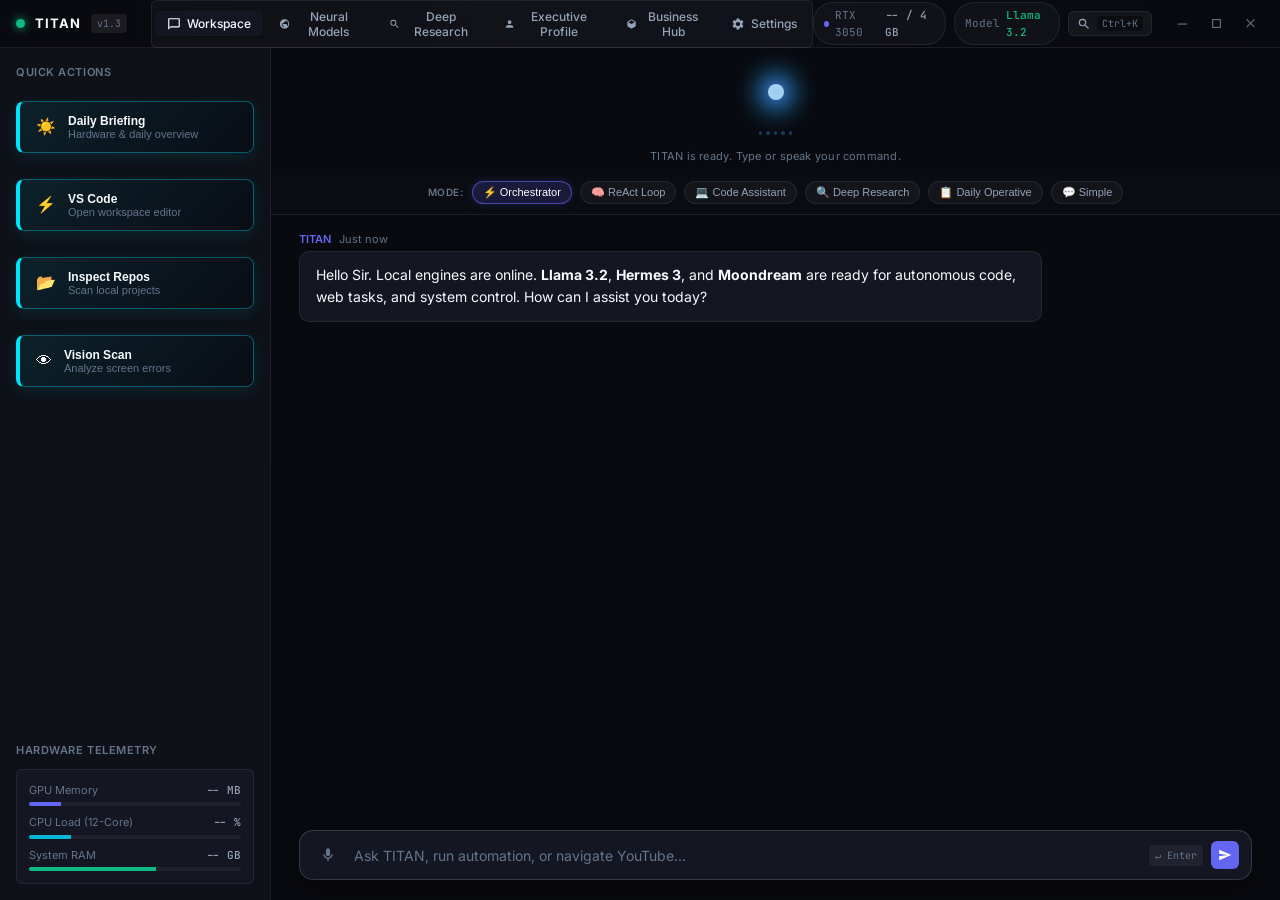
==== ui/static/index.html @ 0fefcf25 "feat: implement Omniscience Engine (Claude/Lovable Live Artifacts viewer, Figma UI/UX design tokens," ====
<!DOCTYPE html>
<html lang="en">
<head>
  <meta charset="UTF-8">
  <meta name="viewport" content="width=device-width, initial-scale=1.0">
  <title>TITAN</title>
  <link rel="stylesheet" href="style.css">
  <!-- Professional Modern Typography: Inter & JetBrains Mono -->
  <link rel="preconnect" href="https://fonts.googleapis.com">
  <link rel="preconnect" href="https://fonts.gstatic.com" crossorigin>
  <link href="https://fonts.googleapis.com/css2?family=Inter:wght@300;400;500;600;700&family=JetBrains+Mono:wght@400;500;600&display=swap" rel="stylesheet">
</head>
<body class="dark-theme">
  <!-- Main Window Container -->
  <div class="app-shell">
    
    <!-- Custom Frameless Title Bar & Controls -->
    <header class="app-titlebar pywebview-drag-region">
      <div class="titlebar-left">
        <div class="app-brand">
          <div class="status-orb" id="statusOrb"></div>
          <span class="app-name">TITAN</span>
          <span class="app-version">v1.3</span>
        </div>

        <nav class="app-nav">
          <button class="nav-btn active" data-tab="tab-chat" onclick="switchView('tab-chat')">
            <svg class="icon" viewBox="0 0 24 24"><path fill="currentColor" d="M20 2H4c-1.1 0-2 .9-2 2v18l4-4h14c1.1 0 2-.9 2-2V4c0-1.1-.9-2-2-2zm0 14H6l-2 2V4h16v12z"/></svg>
            <span>Workspace</span>
          </button>
          <button class="nav-btn" data-tab="tab-models" onclick="switchView('tab-models')">
            <svg class="icon" viewBox="0 0 24 24"><path fill="currentColor" d="M12 2C6.48 2 2 6.48 2 12s4.48 10 10 10 10-4.48 10-10S17.52 2 12 2zm1 17.93c-3.95-.49-7-3.85-7-7.93 0-.62.08-1.21.21-1.79L9 15v1c0 1.1.9 2 2 2v1.93zm6.9-2.54c-.26-.81-1-1.39-1.9-1.39h-1v-3c0-.55-.45-1-1-1H8v-2h2c.55 0 1-.45 1-1V7h2c1.1 0 2-.9 2-2v-.41c2.93 1.19 5 4.06 5 7.41 0 2.08-.8 3.97-2.1 5.39z"/></svg>
            <span>Neural Models</span>
          </button>
          <button class="nav-btn" data-tab="tab-research" onclick="switchView('tab-research')">
            <svg class="icon" viewBox="0 0 24 24"><path fill="currentColor" d="M15.5 14h-.79l-.28-.27A6.471 6.471 0 0 0 16 9.5 6.5 6.5 0 1 0 9.5 16c1.61 0 3.09-.59 4.23-1.57l.27.28v.79l5 4.99L20.49 19l-4.99-5zm-6 0C7.01 14 5 11.99 5 9.5S7.01 5 9.5 5 14 7.01 14 9.5 11.99 14 9.5 14z"/></svg>
            <span>Deep Research</span>
          </button>
          <button class="nav-btn" data-tab="tab-profile" onclick="switchView('tab-profile')">
            <svg class="icon" viewBox="0 0 24 24"><path fill="currentColor" d="M12 12c2.21 0 4-1.79 4-4s-1.79-4-4-4-4 1.79-4 4 1.79 4 4 4zm0 2c-2.67 0-8 1.34-8 4v2h16v-2c0-2.66-5.33-4-8-4z"/></svg>
            <span>Executive Profile</span>
          </button>
          <button class="nav-btn" data-tab="tab-business" onclick="switchView('tab-business')">
            <svg class="icon" viewBox="0 0 24 24"><path fill="currentColor" d="M21 16.5C21 16.88 20.79 17.21 20.47 17.38L12.57 21.82C12.41 21.94 12.21 22 12 22C11.79 22 11.59 21.94 11.43 21.82L3.53 17.38C3.21 17.21 3 16.88 3 16.5V7.5C3 7.12 3.21 6.79 3.53 6.62L11.43 2.18C11.59 2.06 11.79 2 12 2C12.21 2 12.41 2.06 12.57 2.18L20.47 6.62C20.79 6.79 21 7.12 21 7.5V16.5M12 4.15L5.04 8.05L12 11.95L18.96 8.05L12 4.15Z"/></svg>
            <span>Business Hub</span>
          </button>
          <button class="nav-btn" data-tab="tab-settings" onclick="switchView('tab-settings')">
            <svg class="icon" viewBox="0 0 24 24"><path fill="currentColor" d="M19.14 12.94c.04-.3.06-.61.06-.94 0-.32-.02-.64-.07-.94l2.03-1.58c.18-.14.23-.41.12-.61l-1.92-3.32c-.12-.22-.37-.29-.59-.22l-2.39.96c-.5-.38-1.03-.7-1.62-.94l-.36-2.54c-.04-.24-.24-.41-.48-.41h-3.84c-.24 0-.43.17-.47.41l-.36 2.54c-.59.24-1.13.57-1.62.94l-2.39-.96c-.22-.08-.47 0-.59.22L2.74 8.87c-.12.21-.08.47.12.61l2.03 1.58c-.05.3-.09.63-.09.94s.02.64.07.94l-2.03 1.58c-.18.14-.23.41-.12.61l1.92 3.32c.12.22.37.29.59.22l2.39-.96c.5.38 1.03.7 1.62.94l.36 2.54c.05.24.24.41.48.41h3.84c.24 0 .44-.17.47-.41l.36-2.54c.59-.24 1.13-.56 1.62-.94l2.39.96c.22.08.47 0 .59-.22l1.92-3.32c.12-.22.07-.47-.12-.61l-2.01-1.58zM12 15.6c-1.98 0-3.6-1.62-3.6-3.6s1.62-3.6 3.6-3.6 3.6 1.62 3.6 3.6-1.62 3.6-3.6 3.6z"/></svg>
            <span>Settings</span>
          </button>
        </nav>
      </div>

      <div class="titlebar-right">
        <!-- Telemetry Pill Indicators -->
        <div class="telemetry-badges">
          <div class="chip" id="gpuChip" title="GPU VRAM Usage">
            <span class="chip-dot"></span>
            <span class="chip-label">RTX 3050</span>
            <span class="chip-val" id="gpuMemVal">-- / 4 GB</span>
          </div>
          <div class="chip" id="modelChip" title="Active Model">
            <span class="chip-label">Model</span>
            <span class="chip-val active" id="activeModelVal">Llama 3.2</span>
          </div>
          <button class="spotlight-trigger-btn" onclick="openSpotlight()" title="Spotlight Command Palette (Ctrl+K)">
            <svg class="icon-sm" viewBox="0 0 24 24"><path fill="currentColor" d="M15.5 14h-.79l-.28-.27A6.471 6.471 0 0 0 16 9.5 6.5 6.5 0 1 0 9.5 16c1.61 0 3.09-.59 4.23-1.57l.27.28v.79l5 4.99L20.49 19l-4.99-5zm-6 0C7.01 14 5 11.99 5 9.5S7.01 5 9.5 5 14 7.01 14 9.5 11.99 14 9.5 14z"/></svg>
            <span class="spotlight-kbd-tag">Ctrl+K</span>
          </button>
        </div>

        <!-- Window Controls -->
        <div class="window-controls">
          <button class="win-btn minimize" onclick="minimizeWindow()" title="Minimize">
            <svg viewBox="0 0 12 12"><rect width="10" height="1.2" x="1" y="6" fill="currentColor"/></svg>
          </button>
          <button class="win-btn maximize" onclick="maximizeWindow()" title="Maximize / Restore">
            <svg viewBox="0 0 12 12"><rect width="8.5" height="8.5" x="1.75" y="1.75" fill="none" stroke="currentColor" stroke-width="1.2"/></svg>
          </button>
          <button class="win-btn close" onclick="closeWindow()" title="Close">
            <svg viewBox="0 0 12 12"><path fill="currentColor" d="M2.22 1.16L6 4.94l3.78-3.78.84.84L6.84 5.78 10.62 9.56l-.84.84L6 6.62l-3.78 3.78-.84-.84L5.16 5.78 1.38 2z"/></svg>
          </button>
        </div>
      </div>
    </header>

    <!-- App Body Grid -->
    <div class="app-body">
      
      <!-- ==================== VIEW 1: WORKSPACE / CHAT ==================== -->
      <section class="view-panel active" id="tab-chat">
        
        <!-- Left Utility Sidebar -->
        <aside class="sidebar-panel">
          <div class="sidebar-section">
            <div class="section-title">Quick Actions</div>
            <div class="action-grid">
              <button class="action-card" onclick="quickAction('morning_digest')">
                <div class="action-icon">☀️</div>
                <div class="action-info">
                  <div class="action-name">Daily Briefing</div>
                  <div class="action-desc">Hardware & daily overview</div>
                </div>
              </button>
              
              <button class="action-card" onclick="quickAction('open_vscode')">
                <div class="action-icon">⚡</div>
                <div class="action-info">
                  <div class="action-name">VS Code</div>
                  <div class="action-desc">Open workspace editor</div>
                </div>
              </button>

              <button class="action-card" onclick="quickAction('scan_projects')">
                <div class="action-icon">📂</div>
                <div class="action-info">
                  <div class="action-name">Inspect Repos</div>
                  <div class="action-desc">Scan local projects</div>
                </div>
              </button>

              <button class="action-card" onclick="quickAction('screen_capture')">
                <div class="action-icon">👁</div>
                <div class="action-info">
                  <div class="action-name">Vision Scan</div>
                  <div class="action-desc">Analyze screen errors</div>
                </div>
              </button>
            </div>
          </div>

          <!-- Hardware Telemetry Meters -->
          <div class="sidebar-section mt-auto">
            <div class="section-title">Hardware Telemetry</div>
            <div class="metrics-card">
              <div class="metric-row">
                <span class="m-label">GPU Memory</span>
                <span class="m-val" id="metric-gpu">-- MB</span>
              </div>
              <div class="m-bar"><div class="m-fill purple" id="m-fill-gpu" style="width: 15%;"></div></div>

              <div class="metric-row mt-2">
                <span class="m-label">CPU Load (12-Core)</span>
                <span class="m-val" id="metric-cpu">-- %</span>
              </div>
              <div class="m-bar"><div class="m-fill blue" id="m-fill-cpu" style="width: 20%;"></div></div>

              <div class="metric-row mt-2">
                <span class="m-label">System RAM</span>
                <span class="m-val" id="metric-ram">-- GB</span>
              </div>
              <div class="m-bar"><div class="m-fill green" id="m-fill-ram" style="width: 60%;"></div></div>
            </div>
          </div>
        </aside>

        <!-- Main Conversational Feed -->
        <main class="chat-workspace">
          
          <!-- Modern Dynamic Siri/Raycast-style Minimal Audio Orb -->
          <div class="minimal-orb-wrapper">
            <div class="voice-orb" id="voiceOrb" onclick="toggleMic()">
              <div class="orb-layer layer-1"></div>
              <div class="orb-layer layer-2"></div>
              <div class="orb-core"></div>
            </div>
            
            <!-- Dynamic 5-bar Waveform Audio Visualizer (Siri / Copilot style) -->
            <div class="waveform-visualizer" id="waveformViz">
              <div class="wave-bar bar-1"></div>
              <div class="wave-bar bar-2"></div>
              <div class="wave-bar bar-3"></div>
              <div class="wave-bar bar-4"></div>
              <div class="wave-bar bar-5"></div>
            </div>

            <div class="orb-status" id="orbStatus">TITAN is ready. Type or speak your command.</div>
          </div>

          <!-- OpenJarvis Mode Switcher Bar -->
          <div class="agent-mode-bar">
            <span class="mode-label">Mode:</span>
            <button class="mode-pill active" data-mode="orchestrator" onclick="selectAgentMode('orchestrator')">⚡ Orchestrator</button>
            <button class="mode-pill" data-mode="native_react" onclick="selectAgentMode('native_react')">🧠 ReAct Loop</button>
            <button class="mode-pill" data-mode="code_interpreter" onclick="selectAgentMode('code_interpreter')">💻 Code Assistant</button>
            <button class="mode-pill" data-mode="deep_research" onclick="selectAgentMode('deep_research')">🔍 Deep Research</button>
            <button class="mode-pill" data-mode="morning_digest" onclick="selectAgentMode('morning_digest')">📋 Daily Operative</button>
            <button class="mode-pill" data-mode="simple" onclick="selectAgentMode('simple')">💬 Simple</button>
          </div>

          <!-- Message History -->
          <div class="conversation-thread" id="chatThread">
            <div class="message assistant">
              <div class="message-meta">
                <span class="author">TITAN</span>
                <span class="timestamp" id="initTime">Just now</span>
              </div>
              <div class="message-body">
                Hello Sir. Local engines are online. <strong>Llama 3.2</strong>, <strong>Hermes 3</strong>, and <strong>Moondream</strong> are ready for autonomous code, web tasks, and system control. How can I assist you today?
              </div>
            </div>
          </div>

          <!-- Fixed Bottom Command Bar (Raycast / Linear style) -->
          <div class="command-bar-wrapper">
            <div class="command-bar">
              <button class="voice-btn" id="micBtn" onclick="toggleMic()" title="Push to Speak">
                <svg viewBox="0 0 24 24"><path fill="currentColor" d="M12 14c1.66 0 3-1.34 3-3V5c0-1.66-1.34-3-3-3S9 3.34 9 5v6c0 1.66 1.34 3 3 3z"/><path fill="currentColor" d="M17 11c0 2.76-2.24 5-5 5s-5-2.24-5-5H5c0 3.53 2.61 6.43 6 6.92V21h2v-3.08c3.39-.49 6-3.39 6-6.92h-2z"/></svg>
              </button>
              
              <input type="text" id="userInput" placeholder="Ask TITAN, run automation, or navigate YouTube..." onkeydown="handleInputKey(event)">
              
              <div class="bar-actions">
                <span class="kbd-hint">↵ Enter</span>
                <button class="submit-btn" onclick="sendMessage()">
                  <svg viewBox="0 0 24 24"><path fill="currentColor" d="M2.01 21L23 12 2.01 3 2 10l15 2-15 2z"/></svg>
                </button>
              </div>
            </div>
          </div>
        </main>

        <!-- Claude & Lovable Live Interactive Artifacts Panel -->
        <aside class="artifacts-panel" id="artifactsPanel">
          <div class="artifacts-header">
            <div class="artifacts-title-area">
              <span class="artifacts-icon">⚡</span>
              <div>
                <div class="artifacts-title" id="artifactTitle">Live Interactive Artifact</div>
                <div class="artifacts-sub" id="artifactSubtitle">HTML / Full-Stack Preview</div>
              </div>
            </div>
            
            <div class="artifacts-actions">
              <div class="tab-toggle-pill">
                <button class="pill-btn active" id="btnArtifactPreview" onclick="toggleArtifactTab('preview')">Preview</button>
                <button class="pill-btn" id="btnArtifactCode" onclick="toggleArtifactTab('code')">Code</button>
              </div>
              <button class="icon-btn-sm" onclick="openArtifactInBrowser()" title="Open in Chrome">
                <svg viewBox="0 0 24 24"><path fill="currentColor" d="M19 19H5V5h7V3H5c-1.11 0-2 .9-2 2v14c0 1.1.89 2 2 2h14c1.1 0 2-.9 2-2v-7h-2v7zM14 3v2h3.59l-9.83 9.83 1.41 1.41L19 6.41V10h2V3h-7z"/></svg>
              </button>
              <button class="icon-btn-sm" onclick="closeArtifactPanel()" title="Close Artifacts">
                <svg viewBox="0 0 12 12"><path fill="currentColor" d="M2.22 1.16L6 4.94l3.78-3.78.84.84L6.84 5.78 10.62 9.56l-.84.84L6 6.62l-3.78 3.78-.84-.84L5.16 5.78 1.38 2z"/></svg>
              </button>
            </div>
          </div>

          <!-- Preview Frame -->
          <div class="artifacts-body" id="artifactPreviewArea">
            <iframe id="artifactIframe" sandbox="allow-scripts allow-modals allow-forms"></iframe>
          </div>

          <!-- Code View -->
          <div class="artifacts-body hidden" id="artifactCodeArea">
            <pre class="artifact-code-pre"><code id="artifactCodePre"></code></pre>
          </div>
        </aside>
      </section>

      <!-- ==================== VIEW 2: NEURAL MODELS ==================== -->
      <section class="view-panel" id="tab-models">
        <div class="panel-container">
          <div class="panel-header">
            <h2>Neural Model Hub</h2>
            <p>Hot-swap active local LLMs running natively on your NVIDIA RTX 3050 and system RAM.</p>
          </div>

          <div class="card-grid">
            <div class="card active" id="card-llama">
              <div class="card-top">
                <span class="badge active">ACTIVE</span>
                <span class="param-tag">3 Billion Params</span>
              </div>
              <h3>Llama 3.2 3B</h3>
              <p class="desc">Meta's lightweight instruction model. Optimized for ultra-low latency, code completions, and quick desktop workflows.</p>
              <div class="spec-list">
                <div class="spec-row"><span>VRAM Footprint</span><strong>~2.2 GB</strong></div>
                <div class="spec-row"><span>Inference Speed</span><strong>~48 tok/sec</strong></div>
                <div class="spec-row"><span>Backend Engine</span><strong>Ollama / CUDA</strong></div>
              </div>
              <button class="btn primary" onclick="selectModel('llama3.2:3b')">Select Model</button>
            </div>

            <div class="card" id="card-hermes">
              <div class="card-top">
                <span class="badge">STANDBY</span>
                <span class="param-tag">8 Billion Params</span>
              </div>
              <h3>Nous Hermes 3 8B</h3>
              <p class="desc">Premier autonomous function-calling agent by Nous Research. Specialized in multi-step task planning and code reasoning.</p>
              <div class="spec-list">
                <div class="spec-row"><span>VRAM Footprint</span><strong>~3.8 GB (Hybrid RAM)</strong></div>
                <div class="spec-row"><span>Inference Speed</span><strong>~22 tok/sec</strong></div>
                <div class="spec-row"><span>Backend Engine</span><strong>Ollama / CUDA</strong></div>
              </div>
              <button class="btn secondary" onclick="selectModel('hermes3:8b')">Select Model</button>
            </div>

            <div class="card" id="card-moondream">
              <div class="card-top">
                <span class="badge active">OPTICAL READY</span>
                <span class="param-tag">1.8 Billion Params</span>
              </div>
              <h3>Moondream 2</h3>
              <p class="desc">Lightweight visual perception model. Inspects screenshots, terminal outputs, error messages, and open applications.</p>
              <div class="spec-list">
                <div class="spec-row"><span>VRAM Footprint</span><strong>~1.7 GB</strong></div>
                <div class="spec-row"><span>Capabilities</span><strong>Screen QA & OCR</strong></div>
                <div class="spec-row"><span>Backend Engine</span><strong>Ollama Vision</strong></div>
              </div>
              <button class="btn secondary" onclick="quickAction('screen_capture')">Run Vision Scan</button>
            </div>
          </div>
        </div>
      </section>

      <!-- ==================== VIEW 3: DEEP RESEARCH ==================== -->
      <section class="view-panel" id="tab-research">
        <div class="panel-container">
          <div class="panel-header">
            <h2>Local Deep Research Engine</h2>
            <p>Full-text FTS5 indexing across your personal codebases and files with multi-hop synthesis.</p>
          </div>

          <div class="research-grid">
            <div class="research-action-box">
              <h3>Knowledge Base Indexing</h3>
              <p>Index documents and code in <code>D:\Practice Projects</code> for rapid semantic retrieval.</p>
              <button class="btn primary mt-3" onclick="quickAction('index_knowledge')">
                <svg class="icon-sm" viewBox="0 0 24 24"><path fill="currentColor" d="M19 13h-6v6h-2v-6H5v-2h6V5h2v6h6v2z"/></svg>
                <span>Index Local Workspaces</span>
              </button>
            </div>

            <div class="research-results-box">
              <div class="box-header">Recent Index Status</div>
              <div class="result-content" id="indexStatusText">
                Indexed repositories: <strong>JARVIS / TITAN</strong> (37 code & markdown files registered).
              </div>
            </div>
          </div>
        </div>
      </section>

      <!-- ==================== VIEW 5: EXECUTIVE PROFILE & MEMORY ==================== -->
      <section class="view-panel" id="tab-profile">
        <div class="panel-container">
          <div class="panel-header">
            <h2>Executive Profile & Memory</h2>
            <p>Your personal developer profile, active tech stacks, and permanent knowledge facts retained across sessions.</p>
          </div>

          <div class="profile-grid">
            <!-- Left Card: Principal Profile -->
            <div class="profile-card">
              <div class="profile-card-header">
                <div class="profile-avatar">👨‍💻</div>
                <div>
                  <h3 id="profUserName">Vishwajith</h3>
                  <span class="profile-role" id="profUserRole">Lead Software Engineer & AI Architect</span>
                </div>
              </div>

              <div class="profile-fields mt-3">
                <div class="field-row">
                  <span class="f-label">Address As</span>
                  <input type="text" class="input-field-sm" id="profUserTitle" value="Sir">
                </div>
                <div class="field-row mt-2">
                  <span class="f-label">Primary Languages</span>
                  <input type="text" class="input-field-sm" id="profLanguages" value="Python, JavaScript, PowerShell">
                </div>
                <div class="field-row mt-2">
                  <span class="f-label">Primary IDE</span>
                  <input type="text" class="input-field-sm" id="profIde" value="Visual Studio Code">
                </div>
                <div class="field-row mt-2">
                  <span class="f-label">Workstation</span>
                  <span class="f-val">HP Victus 15 (RTX 3050, Ryzen 5)</span>
                </div>
              </div>

              <div class="profile-actions mt-3">
                <button class="btn primary btn-sm" onclick="saveProfileChanges()">Update Profile</button>
              </div>
            </div>

            <!-- Right Card: Stored Knowledge Facts -->
            <div class="facts-card">
              <div class="facts-header">
                <h3>Remembered Knowledge & Rules</h3>
                <span class="badge active" id="factCountBadge">Active Facts</span>
              </div>
              <p class="desc">Permanent context facts that TITAN automatically loads into its reasoning engine.</p>
              
              <div class="facts-list" id="factsListContainer">
                <div class="fact-item loading">Loading executive memory...</div>
              </div>

              <div class="add-fact-row mt-3">
                <input type="text" id="newFactCategory" class="input-field-sm cat-input" placeholder="Category (e.g. preference)">
                <input type="text" id="newFactSubject" class="input-field-sm subj-input" placeholder="Subject">
                <input type="text" id="newFactText" class="input-field-sm fact-input" placeholder="Fact / Instruction">
                <button class="btn secondary btn-sm" onclick="addNewFact()">+ Remember</button>
              </div>
            </div>
          </div>
        </div>
      </section>

      <!-- ==================== VIEW 6: AUTONOMOUS BUSINESS HUB ==================== -->
      <section class="view-panel" id="tab-business">
        <div class="panel-container">
          <div class="panel-header">
            <h2>Autonomous Business Operations Hub</h2>
            <p>Full C-Suite enterprise control: Invoicing, CRM pipeline, OKR milestone decomposition, and competitor intelligence.</p>
          </div>

          <!-- Top Row: Financial & Operations Metrics -->
          <div class="business-kpi-grid">
            <div class="kpi-card">
              <span class="kpi-title">Total Revenue</span>
              <span class="kpi-val" id="bizRevenue">$0.00</span>
              <span class="kpi-tag green">Income & Invoiced</span>
            </div>
            <div class="kpi-card">
              <span class="kpi-title">Net Profit</span>
              <span class="kpi-val" id="bizProfit">$0.00</span>
              <span class="kpi-tag blue">Post-Expense</span>
            </div>
            <div class="kpi-card">
              <span class="kpi-title">CRM Pipeline Value</span>
              <span class="kpi-val" id="bizPipeline">$0.00</span>
              <span class="kpi-tag purple">Active Deal Value</span>
            </div>
            <div class="kpi-card">
              <span class="kpi-title">Active Goals & OKRs</span>
              <span class="kpi-val" id="bizGoals">0 Active</span>
              <span class="kpi-tag yellow">Strategic Plan</span>
            </div>
          </div>

          <!-- Middle Row: Fast Business Actions -->
          <div class="biz-actions-bar mt-3">
            <button class="btn primary btn-sm" onclick="promptNewInvoice()">+ Issue New Invoice</button>
            <button class="btn secondary btn-sm" onclick="promptNewGoal()">+ Plan Strategic Goal</button>
            <button class="btn secondary btn-sm" onclick="promptNewLead()">+ Add B2B Lead</button>
            <button class="btn secondary btn-sm" onclick="promptMarketingCampaign()">⚡ Generate Campaign</button>
          </div>

          <!-- Bottom Row: Split Lists (Goals, Leads, Invoices) -->
          <div class="biz-tables-grid mt-3">
            <!-- Strategic Goals -->
            <div class="biz-table-box">
              <div class="box-header">Strategic OKR Milestones</div>
              <div class="biz-list" id="bizGoalsList">
                <div class="fact-item" style="color:var(--text-muted);">No strategic goals planned yet. Click '+ Plan Strategic Goal'.</div>
              </div>
            </div>

            <!-- CRM Leads Pipeline -->
            <div class="biz-table-box">
              <div class="box-header">CRM Sales Pipeline</div>
              <div class="biz-list" id="bizLeadsList">
                <div class="fact-item" style="color:var(--text-muted);">No sales leads logged yet. Click '+ Add B2B Lead'.</div>
              </div>
            </div>

            <!-- Client Invoices -->
            <div class="biz-table-box">
              <div class="box-header">Issued Client Invoices</div>
              <div class="biz-list" id="bizInvoicesList">
                <div class="fact-item" style="color:var(--text-muted);">No invoices issued yet. Click '+ Issue New Invoice'.</div>
              </div>
            </div>
          </div>

        </div>
      </section>

      <!-- ==================== VIEW 4: SETTINGS ==================== -->
      <section class="view-panel" id="tab-settings">
        <div class="panel-container">
          <div class="panel-header">
            <h2>Settings & Preferences</h2>
            <p>Customize user title, acoustic wake word, and update synchronization.</p>
          </div>

          <div class="settings-form">
            <div class="form-group">
              <label>User Honorific</label>
              <input type="text" class="input-field" value="Sir" id="settingUserTitle">
              <span class="hint">How TITAN addresses you in spoken voice and text.</span>
            </div>

            <div class="form-group mt-3">
              <label>Acoustic Wake Word</label>
              <input type="text" class="input-field" value="Hey Titan" id="settingWakeWord">
              <span class="hint">Spoken trigger phrase for background voice mode.</span>
            </div>

            <div class="form-group mt-3">
              <label>Auto-Speak Answers</label>
              <div class="toggle-row">
                <input type="checkbox" id="autoSpeakCheck" checked onchange="toggleAutoSpeak()">
                <span>Synthesize voice audio via Windows SAPI</span>
              </div>
            </div>

            <div class="form-actions mt-4">
              <button class="btn secondary" onclick="quickAction('check_updates')">Check for Updates</button>
              <button class="btn primary" onclick="saveSettings()">Save Preferences</button>
            </div>
          </div>
        </div>
      </section>

    </div>
  </div>

  <!-- Executive Spotlight Command Palette Modal (Ctrl+K or Alt+Space) -->
  <div class="spotlight-overlay" id="spotlightModal" onclick="closeSpotlight(event)">
    <div class="spotlight-dialog" onclick="event.stopPropagation()">
      <div class="spotlight-input-row">
        <svg class="spotlight-icon" viewBox="0 0 24 24"><path fill="currentColor" d="M15.5 14h-.79l-.28-.27A6.471 6.471 0 0 0 16 9.5 6.5 6.5 0 1 0 9.5 16c1.61 0 3.09-.59 4.23-1.57l.27.28v.79l5 4.99L20.49 19l-4.99-5zm-6 0C7.01 14 5 11.99 5 9.5S7.01 5 9.5 5 14 7.01 14 9.5 11.99 14 9.5 14z"/></svg>
        <input type="text" id="spotlightInput" placeholder="Type a command or tool (e.g. 'briefing', 'tile windows', 'voice', 'code')..." oninput="filterSpotlight()" onkeydown="handleSpotlightKey(event)">
        <span class="spotlight-kbd" onclick="closeSpotlight()">ESC</span>
      </div>
      <div class="spotlight-list" id="spotlightList">
        <!-- Dynamically rendered or static items -->
      </div>
      <div class="spotlight-footer">
        <span>Use <strong>↑</strong> <strong>↓</strong> to navigate</span>
        <span>Press <strong>↵</strong> to execute</span>
        <span><strong>ESC</strong> to close</span>
      </div>
    </div>
  </div>

  <script src="app.js"></script>
</body>
</html>
---- ui/static/style.css ----
/* ==========================================================================
   TITAN Modern Desktop Design System v1.3
   Inspired by Linear, Raycast, and Vercel dark stealth aesthetics.
   ========================================================================== */

:root {
  --bg-app: #090a0f;
  --bg-surface: #0e1118;
  --bg-card: #141722;
  --bg-card-hover: #191e2c;
  --bg-input: #121520;
  
  --border-subtle: rgba(255, 255, 255, 0.07);
  --border-hover: rgba(255, 255, 255, 0.15);
  --border-active: rgba(99, 102, 241, 0.4);
  
  --text-primary: #f8fafc;
  --text-secondary: #94a3b8;
  --text-muted: #64748b;
  
  --brand-primary: #6366f1;
  --brand-glow: rgba(99, 102, 241, 0.25);
  
  --accent-cyan: #06b6d4;
  --accent-emerald: #10b981;
  --accent-amber: #f59e0b;
  --accent-rose: #f43f5e;
  
  --font-sans: 'Inter', -apple-system, BlinkMacSystemFont, 'Segoe UI', Roboto, sans-serif;
  --font-mono: 'JetBrains Mono', Consolas, monospace;

  --ease-spring: cubic-bezier(0.16, 1, 0.3, 1);
  --radius-sm: 6px;
  --radius-md: 10px;
  --radius-lg: 14px;
}

* {
  box-sizing: border-box;
  margin: 0;
  padding: 0;
  user-select: none;
}

body.dark-theme {
  background-color: var(--bg-app);
  color: var(--text-primary);
  font-family: var(--font-sans);
  font-size: 14px;
  line-height: 1.5;
  height: 100vh;
  width: 100vw;
  overflow: hidden;
  -webkit-font-smoothing: antialiased;
}

/* ==================== APP SHELL & TITLEBAR ==================== */
.app-shell {
  display: flex;
  flex-direction: column;
  height: 100vh;
  width: 100vw;
  background: radial-gradient(circle at 50% 0%, #151928 0%, #090a0f 65%);
}

.app-titlebar {
  display: flex;
  justify-content: space-between;
  align-items: center;
  height: 48px;
  padding: 0 16px;
  border-bottom: 1px solid var(--border-subtle);
  background: rgba(9, 10, 15, 0.8);
  backdrop-filter: blur(12px);
  z-index: 100;
  -webkit-app-region: drag;
  user-select: none;
}

.titlebar-left, .titlebar-right, .app-nav, .telemetry-badges, .window-controls, .win-btn, .nav-btn, .chip {
  -webkit-app-region: no-drag;
}

.titlebar-left {
  display: flex;
  align-items: center;
  gap: 24px;
}

.app-brand {
  display: flex;
  align-items: center;
  gap: 10px;
}

.status-orb {
  width: 9px;
  height: 9px;
  border-radius: 50%;
  background: var(--accent-emerald);
  box-shadow: 0 0 10px var(--accent-emerald);
  transition: all 0.3s ease;
}

.status-orb.busy {
  background: var(--accent-amber);
  box-shadow: 0 0 10px var(--accent-amber);
}

.app-name {
  font-weight: 700;
  font-size: 13px;
  letter-spacing: 0.08em;
  color: var(--text-primary);
}

.app-version {
  font-family: var(--font-mono);
  font-size: 10px;
  color: var(--text-muted);
  background: var(--border-subtle);
  padding: 2px 6px;
  border-radius: 4px;
}

/* Navigation Tabs */
.app-nav {
  display: flex;
  align-items: center;
  gap: 4px;
  background: rgba(255, 255, 255, 0.03);
  padding: 3px;
  border-radius: var(--radius-sm);
  border: 1px solid var(--border-subtle);
}

.nav-btn {
  background: transparent;
  border: none;
  color: var(--text-secondary);
  font-family: var(--font-sans);
  font-size: 12px;
  font-weight: 500;
  padding: 5px 12px;
  border-radius: 4px;
  cursor: pointer;
  display: flex;
  align-items: center;
  gap: 6px;
  transition: all 0.18s var(--ease-spring);
}

.nav-btn .icon {
  width: 14px;
  height: 14px;
}

.nav-btn:hover {
  color: var(--text-primary);
  background: rgba(255, 255, 255, 0.05);
}

.nav-btn.active {
  color: var(--text-primary);
  background: var(--bg-card);
  box-shadow: 0 1px 3px rgba(0, 0, 0, 0.4);
}

/* Titlebar Right (Telemetry Chips & Window Controls) */
.titlebar-right {
  display: flex;
  align-items: center;
  gap: 16px;
}

.telemetry-badges {
  display: flex;
  align-items: center;
  gap: 8px;
}

.chip {
  display: flex;
  align-items: center;
  gap: 6px;
  font-family: var(--font-mono);
  font-size: 11px;
  background: rgba(255, 255, 255, 0.03);
  border: 1px solid var(--border-subtle);
  padding: 4px 10px;
  border-radius: 20px;
}

.chip-dot {
  width: 6px;
  height: 6px;
  border-radius: 50%;
  background: var(--brand-primary);
}

.chip-label {
  color: var(--text-muted);
}

.chip-val {
  color: var(--text-secondary);
  font-weight: 500;
}

.chip-val.active {
  color: var(--accent-emerald);
}

.window-controls {
  display: flex;
  align-items: center;
  gap: 6px;
}

.win-btn {
  background: transparent;
  border: none;
  color: var(--text-muted);
  width: 28px;
  height: 28px;
  border-radius: 4px;
  cursor: pointer;
  display: flex;
  align-items: center;
  justify-content: center;
  transition: all 0.15s ease;
}

.win-btn svg {
  width: 11px;
  height: 11px;
}

.win-btn:hover {
  color: var(--text-primary);
  background: rgba(255, 255, 255, 0.08);
}

.win-btn.close:hover {
  background: var(--accent-rose);
  color: #fff;
}

/* ==================== VIEW SWITCHER PANELS ==================== */
.app-body {
  flex: 1;
  min-height: 0;
  display: flex;
}

.view-panel {
  display: none;
  flex: 1;
  height: 100%;
  min-height: 0;
}

.view-panel.active {
  display: flex;
}

/* ==================== WORKSPACE / CHAT VIEW ==================== */
#tab-chat {
  display: none;
  gap: 1px;
  background: var(--border-subtle);
}

#tab-chat.active {
  display: flex;
}

/* Left Sidebar */
.sidebar-panel {
  width: 270px;
  background: var(--bg-surface);
  padding: 16px;
  display: flex;
  flex-direction: column;
  gap: 20px;
}

.section-title {
  font-size: 11px;
  font-weight: 600;
  text-transform: uppercase;
  letter-spacing: 0.05em;
  color: var(--text-muted);
  margin-bottom: 10px;
}

.action-grid {
  display: flex;
  flex-direction: column;
  gap: 6px;
}

.action-card {
  display: flex;
  align-items: center;
  gap: 12px;
  padding: 10px 12px;
  background: var(--bg-card);
  border: 1px solid var(--border-subtle);
  border-radius: var(--radius-sm);
  color: var(--text-primary);
  text-align: left;
  cursor: pointer;
  transition: all 0.18s var(--ease-spring);
}

.action-card:hover {
  background: var(--bg-card-hover);
  border-color: var(--border-hover);
  transform: translateY(-1px);
}

.action-icon {
  font-size: 16px;
}

.action-name {
  font-size: 12px;
  font-weight: 600;
  color: var(--text-primary);
}

.action-desc {
  font-size: 11px;
  color: var(--text-muted);
}

.mt-auto { margin-top: auto; }
.mt-2 { margin-top: 8px; }
.mt-3 { margin-top: 12px; }
.mt-4 { margin-top: 18px; }

/* Metrics Card */
.metrics-card {
  background: var(--bg-card);
  border: 1px solid var(--border-subtle);
  border-radius: var(--radius-sm);
  padding: 12px;
}

.metric-row {
  display: flex;
  justify-content: space-between;
  font-size: 11px;
  margin-bottom: 4px;
}

.m-label { color: var(--text-muted); }
.m-val { font-family: var(--font-mono); color: var(--text-secondary); font-weight: 500; }

.m-bar {
  height: 4px;
  background: rgba(255, 255, 255, 0.05);
  border-radius: 2px;
  overflow: hidden;
}

.m-fill { height: 100%; transition: width 0.4s ease; }
.m-fill.purple { background: var(--brand-primary); }
.m-fill.blue { background: var(--accent-cyan); }
.m-fill.green { background: var(--accent-emerald); }

/* Main Chat Workspace */
.chat-workspace {
  flex: 1;
  background: var(--bg-app);
  display: flex;
  flex-direction: column;
  min-height: 0;
  position: relative;
}

/* Sleek Minimal Siri/Voice Orb */
.minimal-orb-wrapper {
  display: flex;
  flex-direction: column;
  align-items: center;
  justify-content: center;
  padding: 18px 0 10px;
  flex-shrink: 0;
}

.voice-orb {
  width: 52px;
  height: 52px;
  position: relative;
  display: flex;
  align-items: center;
  justify-content: center;
  cursor: pointer;
  transition: transform 0.25s var(--ease-spring);
}

.voice-orb:hover {
  transform: scale(1.05);
}

.orb-layer {
  position: absolute;
  width: 100%;
  height: 100%;
  border-radius: 50%;
  filter: blur(12px);
  opacity: 0.6;
}

.orb-layer.layer-1 {
  background: radial-gradient(circle, #6366f1 0%, transparent 70%);
  animation: pulse-orb 4s infinite alternate ease-in-out;
}

.orb-layer.layer-2 {
  background: radial-gradient(circle, #06b6d4 0%, transparent 70%);
  animation: pulse-orb 3s infinite alternate-reverse ease-in-out;
}

.orb-core {
  width: 16px;
  height: 16px;
  border-radius: 50%;
  background: #ffffff;
  box-shadow: 0 0 16px #6366f1, 0 0 32px #06b6d4;
}

.voice-orb.listening .orb-core {
  background: var(--accent-rose);
  box-shadow: 0 0 20px var(--accent-rose);
}

@keyframes pulse-orb {
  0% { transform: scale(0.9) rotate(0deg); opacity: 0.5; }
  100% { transform: scale(1.15) rotate(180deg); opacity: 0.85; }
}

.orb-status {
  font-size: 11px;
  color: var(--text-muted);
  margin-top: 6px;
  letter-spacing: 0.02em;
}

/* OpenJarvis Agent Mode Switcher Bar */
.agent-mode-bar {
  display: flex;
  align-items: center;
  justify-content: center;
  flex-wrap: wrap;
  gap: 8px;
  padding: 6px 16px 10px;
  flex-shrink: 0;
  border-bottom: 1px solid var(--border-subtle);
  background: rgba(14, 17, 24, 0.4);
}

.mode-label {
  font-size: 10px;
  color: var(--text-muted);
  font-weight: 600;
  text-transform: uppercase;
  letter-spacing: 0.06em;
}

.mode-pill {
  background: rgba(255, 255, 255, 0.04);
  border: 1px solid var(--border-subtle);
  color: var(--text-secondary);
  font-size: 11px;
  font-weight: 500;
  padding: 4px 10px;
  border-radius: 20px;
  cursor: pointer;
  transition: all 0.18s ease;
  display: flex;
  align-items: center;
  gap: 4px;
}

.mode-pill:hover {
  background: rgba(255, 255, 255, 0.08);
  color: var(--text-primary);
  border-color: var(--border-hover);
}

.mode-pill.active {
  background: rgba(99, 102, 241, 0.18);
  border-color: rgba(99, 102, 241, 0.6);
  color: #fff;
  box-shadow: 0 0 10px rgba(99, 102, 241, 0.2);
}

/* Conversation Thread */
.conversation-thread {
  flex: 1 1 auto;
  overflow-y: auto;
  min-height: 0;
  padding: 16px 28px;
  display: flex;
  flex-direction: column;
  gap: 16px;
  scroll-behavior: smooth;
}

.conversation-thread::-webkit-scrollbar { width: 5px; }
.conversation-thread::-webkit-scrollbar-thumb {
  background: rgba(255, 255, 255, 0.12);
  border-radius: 4px;
}

.message {
  display: flex;
  flex-direction: column;
  max-width: 78%;
  user-select: text;
}

.message.assistant {
  align-self: flex-start;
}

.message.user {
  align-self: flex-end;
}

.message-meta {
  display: flex;
  align-items: center;
  gap: 8px;
  font-size: 11px;
  margin-bottom: 4px;
}

.message.assistant .author {
  color: var(--brand-primary);
  font-weight: 600;
}

.message.user .author {
  color: var(--text-secondary);
  font-weight: 500;
  margin-left: auto;
}

.timestamp {
  color: var(--text-muted);
}

.message-body {
  padding: 12px 16px;
  border-radius: var(--radius-md);
  font-size: 14px;
  line-height: 1.6;
}

.message.assistant .message-body {
  background: var(--bg-card);
  border: 1px solid var(--border-subtle);
  color: var(--text-primary);
}

.message.user .message-body {
  background: var(--brand-primary);
  color: #ffffff;
}

/* Rich Code Cards & Syntax Highlighting */
.code-card {
  margin: 10px 0;
  background: #090d16;
  border: 1px solid rgba(0, 229, 255, 0.25);
  border-radius: 8px;
  overflow: hidden;
  box-shadow: 0 4px 20px rgba(0, 0, 0, 0.4);
}

.code-header {
  display: flex;
  justify-content: space-between;
  align-items: center;
  padding: 6px 12px;
  background: rgba(255, 255, 255, 0.04);
  border-bottom: 1px solid rgba(255, 255, 255, 0.08);
}

.code-header .lang-tag {
  font-family: var(--font-mono);
  font-size: 11px;
  font-weight: 600;
  color: #00e5ff;
  letter-spacing: 0.05em;
  text-transform: uppercase;
}

.code-header .copy-btn {
  background: rgba(255, 255, 255, 0.06);
  border: 1px solid rgba(255, 255, 255, 0.12);
  color: #c9d1d9;
  font-size: 11px;
  padding: 2px 8px;
  border-radius: 4px;
  cursor: pointer;
  transition: all 0.2s;
}

.code-header .copy-btn:hover {
  background: #00e5ff;
  color: #000000;
}

.code-card pre {
  margin: 0;
  padding: 12px;
  overflow-x: auto;
  font-family: var(--font-mono);
  font-size: 13px;
  line-height: 1.5;
  color: #e6edf3;
}

/* Live Action Cards */
.action-card {
  margin: 10px 0;
  background: linear-gradient(135deg, rgba(0, 229, 255, 0.08) 0%, rgba(9, 13, 22, 0.95) 100%);
  border: 1px solid rgba(0, 229, 255, 0.35);
  border-left: 4px solid #00e5ff;
  border-radius: 8px;
  padding: 12px 16px;
  box-shadow: 0 4px 15px rgba(0, 229, 255, 0.1);
}

.action-card-header {
  display: flex;
  justify-content: space-between;
  align-items: center;
  margin-bottom: 6px;
}

.action-badge {
  font-family: var(--font-mono);
  font-size: 10px;
  font-weight: 700;
  letter-spacing: 0.08em;
  color: #00e5ff;
  display: flex;
  align-items: center;
  gap: 5px;
}

.action-badge::before {
  content: "";
  display: inline-block;
  width: 6px;
  height: 6px;
  border-radius: 50%;
  background: #00e5ff;
  box-shadow: 0 0 8px #00e5ff;
}

.action-status {
  font-size: 11px;
  font-weight: 600;
  color: #10b981;
}

.action-card-body {
  font-size: 13.5px;
  color: #f0f6fc;
  line-height: 1.5;
}

/* Step Progress Indicator (Thinking) */
.thinking-card {
  display: flex;
  align-items: center;
  gap: 10px;
  padding: 8px 14px;
  background: rgba(255, 255, 255, 0.03);
  border: 1px solid rgba(255, 255, 255, 0.08);
  border-radius: 6px;
  font-size: 12px;
  color: #8b949e;
  margin-bottom: 6px;
}

.thinking-spinner {
  width: 12px;
  height: 12px;
  border: 2px solid rgba(0, 229, 255, 0.2);
  border-top-color: #00e5ff;
  border-radius: 50%;
  animation: spin 0.8s linear infinite;
}

/* Fixed Command Bar (Raycast / Linear style) */
.command-bar-wrapper {
  padding: 14px 28px 20px;
  flex-shrink: 0;
}

.command-bar {
  display: flex;
  align-items: center;
  gap: 10px;
  background: var(--bg-card);
  border: 1px solid var(--border-hover);
  border-radius: var(--radius-lg);
  padding: 8px 12px;
  box-shadow: 0 8px 24px rgba(0, 0, 0, 0.4);
  transition: all 0.2s ease;
}

.command-bar:focus-within {
  border-color: var(--brand-primary);
  box-shadow: 0 0 0 3px var(--brand-glow), 0 8px 24px rgba(0, 0, 0, 0.5);
}

.voice-btn {
  background: transparent;
  border: none;
  color: var(--text-muted);
  cursor: pointer;
  display: flex;
  align-items: center;
  justify-content: center;
  width: 32px;
  height: 32px;
  border-radius: var(--radius-sm);
  transition: all 0.15s ease;
}

.voice-btn svg { width: 16px; height: 16px; }

.voice-btn:hover {
  color: var(--text-primary);
  background: rgba(255, 255, 255, 0.06);
}

.voice-btn.active {
  color: var(--accent-rose);
  background: rgba(244, 63, 94, 0.15);
}

.command-bar input {
  flex: 1;
  background: transparent;
  border: none;
  outline: none;
  color: var(--text-primary);
  font-family: var(--font-sans);
  font-size: 14px;
}

.command-bar input::placeholder {
  color: var(--text-muted);
}

.bar-actions {
  display: flex;
  align-items: center;
  gap: 8px;
}

.kbd-hint {
  font-family: var(--font-mono);
  font-size: 10px;
  color: var(--text-muted);
  background: rgba(255, 255, 255, 0.05);
  padding: 3px 6px;
  border-radius: 4px;
}

.submit-btn {
  background: var(--brand-primary);
  border: none;
  color: #fff;
  width: 28px;
  height: 28px;
  border-radius: var(--radius-sm);
  cursor: pointer;
  display: flex;
  align-items: center;
  justify-content: center;
  transition: all 0.15s ease;
}

.submit-btn svg { width: 14px; height: 14px; }
.submit-btn:hover { opacity: 0.9; transform: scale(1.04); }

/* ==================== PANELS (MODELS, RESEARCH, SETTINGS) ==================== */
.panel-container {
  padding: 32px 40px;
  flex: 1;
  overflow-y: auto;
}

.panel-header h2 {
  font-size: 20px;
  font-weight: 600;
  margin-bottom: 4px;
}

.panel-header p {
  color: var(--text-secondary);
  font-size: 13px;
  margin-bottom: 24px;
}

.card-grid {
  display: grid;
  grid-template-columns: repeat(auto-fit, minmax(280px, 1fr));
  gap: 20px;
}

.card {
  background: var(--bg-card);
  border: 1px solid var(--border-subtle);
  border-radius: var(--radius-md);
  padding: 20px;
  display: flex;
  flex-direction: column;
  transition: all 0.2s var(--ease-spring);
}

.card:hover {
  background: var(--bg-card-hover);
  border-color: var(--border-hover);
  transform: translateY(-2px);
}

.card.active {
  border-color: var(--brand-primary);
  box-shadow: 0 0 0 1px var(--brand-primary);
}

.card-top {
  display: flex;
  justify-content: space-between;
  align-items: center;
  margin-bottom: 12px;
}

.badge {
  font-size: 10px;
  font-weight: 600;
  padding: 3px 8px;
  border-radius: 12px;
  background: rgba(255, 255, 255, 0.05);
  color: var(--text-muted);
}

.badge.active {
  background: rgba(16, 185, 129, 0.15);
  color: var(--accent-emerald);
}

.param-tag {
  font-family: var(--font-mono);
  font-size: 11px;
  color: var(--text-muted);
}

.card h3 {
  font-size: 16px;
  margin-bottom: 6px;
}

.desc {
  font-size: 13px;
  color: var(--text-secondary);
  flex: 1;
  margin-bottom: 16px;
}

.spec-list {
  background: rgba(0, 0, 0, 0.25);
  border-radius: var(--radius-sm);
  padding: 10px;
  display: flex;
  flex-direction: column;
  gap: 6px;
  margin-bottom: 16px;
  font-size: 12px;
}

.spec-row {
  display: flex;
  justify-content: space-between;
  color: var(--text-muted);
}

.spec-row strong {
  color: var(--text-secondary);
  font-family: var(--font-mono);
}

/* Buttons */
.btn {
  font-family: var(--font-sans);
  font-size: 13px;
  font-weight: 500;
  padding: 9px 16px;
  border-radius: var(--radius-sm);
  cursor: pointer;
  border: none;
  display: flex;
  align-items: center;
  justify-content: center;
  gap: 8px;
  transition: all 0.15s ease;
}

.btn.primary {
  background: var(--brand-primary);
  color: #fff;
}

.btn.primary:hover { opacity: 0.9; }

.btn.secondary {
  background: rgba(255, 255, 255, 0.05);
  border: 1px solid var(--border-subtle);
  color: var(--text-primary);
}

.btn.secondary:hover {
  background: rgba(255, 255, 255, 0.1);
}

.icon-sm { width: 14px; height: 14px; }

/* Settings Form */
.settings-form {
  max-width: 480px;
}

.form-group {
  display: flex;
  flex-direction: column;
  gap: 6px;
}

.form-group label {
  font-size: 13px;
  font-weight: 500;
  color: var(--text-secondary);
}

.input-field {
  background: var(--bg-card);
  border: 1px solid var(--border-subtle);
  border-radius: var(--radius-sm);
  padding: 9px 12px;
  color: var(--text-primary);
  font-family: var(--font-sans);
  font-size: 13px;
  outline: none;
  transition: border-color 0.15s ease;
}

.input-field:focus {
  border-color: var(--brand-primary);
}

.hint {
  font-size: 11px;
  color: var(--text-muted);
}

.toggle-row {
  display: flex;
  align-items: center;
  gap: 10px;
  font-size: 13px;
  color: var(--text-secondary);
}

.form-actions {
  display: flex;
  gap: 10px;
}

/* ==========================================================================
   TOP MNC UPGRADE: DYNAMIC WAVEFORM EQUALIZER (SIRI / COPILOT STYLE)
   ========================================================================== */
.waveform-visualizer {
  display: flex;
  align-items: center;
  justify-content: center;
  gap: 4px;
  height: 18px;
  margin-top: 6px;
  opacity: 0.35;
  transition: opacity 0.3s ease;
}

.waveform-visualizer.active {
  opacity: 1;
}

.wave-bar {
  width: 3.5px;
  height: 4px;
  background: linear-gradient(180deg, #6366f1 0%, #06b6d4 100%);
  border-radius: 4px;
  transition: height 0.15s ease;
}

.waveform-visualizer.active .wave-bar {
  animation: wave-equalizer 0.8s infinite ease-in-out alternate;
}

.waveform-visualizer.active .bar-1 { animation-delay: 0.0s; height: 14px; }
.waveform-visualizer.active .bar-2 { animation-delay: 0.15s; height: 18px; }
.waveform-visualizer.active .bar-3 { animation-delay: 0.3s; height: 22px; }
.waveform-visualizer.active .bar-4 { animation-delay: 0.2s; height: 16px; }
.waveform-visualizer.active .bar-5 { animation-delay: 0.1s; height: 12px; }

@keyframes wave-equalizer {
  0% { transform: scaleY(0.3); opacity: 0.6; }
  100% { transform: scaleY(1.4); opacity: 1; filter: drop-shadow(0 0 6px #6366f1); }
}

/* ==========================================================================
   SPOTLIGHT COMMAND PALETTE (RAYCAST / APPLE SPOTLIGHT STYLE)
   ========================================================================== */
.spotlight-trigger-btn {
  background: rgba(255, 255, 255, 0.05);
  border: 1px solid var(--border-subtle);
  border-radius: var(--radius-sm);
  padding: 4px 8px;
  display: flex;
  align-items: center;
  gap: 6px;
  color: var(--text-secondary);
  cursor: pointer;
  font-family: var(--font-sans);
  font-size: 11px;
  transition: all 0.2s ease;
}

.spotlight-trigger-btn:hover {
  background: rgba(255, 255, 255, 0.12);
  color: #fff;
  border-color: rgba(99, 102, 241, 0.5);
}

.spotlight-kbd-tag {
  background: rgba(0, 0, 0, 0.4);
  padding: 1px 5px;
  border-radius: 3px;
  font-family: var(--font-mono);
  font-size: 10px;
  color: var(--text-muted);
}

.spotlight-overlay {
  position: fixed;
  inset: 0;
  background: rgba(3, 7, 18, 0.7);
  backdrop-filter: blur(12px);
  -webkit-backdrop-filter: blur(12px);
  z-index: 9999;
  display: none;
  align-items: flex-start;
  justify-content: center;
  padding-top: 14vh;
  animation: fadeIn 0.15s ease-out;
}

.spotlight-overlay.active {
  display: flex;
}

.spotlight-dialog {
  width: 620px;
  max-width: 90vw;
  background: rgba(15, 23, 42, 0.95);
  border: 1px solid rgba(255, 255, 255, 0.12);
  border-radius: 14px;
  box-shadow: 0 25px 50px -12px rgba(0, 0, 0, 0.7), 0 0 40px rgba(99, 102, 241, 0.15);
  overflow: hidden;
  display: flex;
  flex-direction: column;
}

.spotlight-input-row {
  display: flex;
  align-items: center;
  padding: 14px 18px;
  border-bottom: 1px solid rgba(255, 255, 255, 0.08);
  gap: 12px;
}

.spotlight-icon {
  width: 20px;
  height: 20px;
  color: var(--text-muted);
  flex-shrink: 0;
}

.spotlight-input-row input {
  flex: 1;
  background: transparent;
  border: none;
  outline: none;
  color: #fff;
  font-size: 15px;
  font-family: var(--font-sans);
}

.spotlight-kbd {
  background: rgba(255, 255, 255, 0.08);
  border: 1px solid rgba(255, 255, 255, 0.1);
  padding: 2px 7px;
  border-radius: 4px;
  font-size: 11px;
  font-family: var(--font-mono);
  color: var(--text-muted);
  cursor: pointer;
}

.spotlight-list {
  max-height: 380px;
  overflow-y: auto;
  padding: 8px;
}

.spotlight-item {
  display: flex;
  align-items: center;
  gap: 12px;
  padding: 10px 14px;
  border-radius: 8px;
  cursor: pointer;
  color: var(--text-secondary);
  transition: all 0.12s ease;
}

.spotlight-item:hover, .spotlight-item.selected {
  background: rgba(99, 102, 241, 0.18);
  color: #fff;
}

.spotlight-item-icon {
  font-size: 18px;
  width: 28px;
  text-align: center;
  flex-shrink: 0;
}

.spotlight-item-info {
  flex: 1;
  display: flex;
  flex-direction: column;
}

.spotlight-item-title {
  font-size: 13.5px;
  font-weight: 500;
  color: #fff;
}

.spotlight-item-desc {
  font-size: 11.5px;
  color: var(--text-muted);
}

.spotlight-item-tag {
  font-size: 11px;
  font-family: var(--font-mono);
  color: var(--text-muted);
  background: rgba(255, 255, 255, 0.05);
  padding: 2px 6px;
  border-radius: 4px;
}

.spotlight-footer {
  display: flex;
  align-items: center;
  justify-content: space-between;
  padding: 10px 18px;
  background: rgba(0, 0, 0, 0.25);
  border-top: 1px solid rgba(255, 255, 255, 0.06);
  font-size: 11px;
  color: var(--text-muted);
}

/* ==========================================================================
   EXECUTIVE PROFILE & KNOWLEDGE GRAPH VIEW
   ========================================================================== */
.profile-grid {
  display: grid;
  grid-template-columns: 360px 1fr;
  gap: 20px;
  margin-top: 16px;
}

.profile-card, .facts-card {
  background: var(--bg-card);
  border: 1px solid var(--border-subtle);
  border-radius: var(--radius-md);
  padding: 22px;
}

.profile-card-header {
  display: flex;
  align-items: center;
  gap: 14px;
  padding-bottom: 16px;
  border-bottom: 1px solid var(--border-subtle);
}

.profile-avatar {
  font-size: 32px;
  width: 54px;
  height: 54px;
  border-radius: 50%;
  background: rgba(99, 102, 241, 0.15);
  border: 1px solid rgba(99, 102, 241, 0.3);
  display: flex;
  align-items: center;
  justify-content: center;
}

.profile-role {
  font-size: 12px;
  color: var(--brand-secondary);
}

.profile-fields .field-row {
  display: flex;
  flex-direction: column;
  gap: 4px;
}

.f-label {
  font-size: 11.5px;
  font-weight: 500;
  color: var(--text-muted);
}

.f-val {
  font-size: 13px;
  color: var(--text-primary);
  font-family: var(--font-mono);
}

.input-field-sm {
  background: rgba(0, 0, 0, 0.3);
  border: 1px solid var(--border-subtle);
  border-radius: var(--radius-sm);
  padding: 6px 10px;
  color: var(--text-primary);
  font-size: 12.5px;
  font-family: var(--font-sans);
  outline: none;
}

.input-field-sm:focus {
  border-color: var(--brand-primary);
}

.btn-sm {
  padding: 6px 12px;
  font-size: 12px;
}

.facts-header {
  display: flex;
  align-items: center;
  justify-content: space-between;
}

.facts-list {
  margin-top: 14px;
  max-height: 280px;
  overflow-y: auto;
  display: flex;
  flex-direction: column;
  gap: 8px;
}

.fact-item {
  display: flex;
  align-items: center;
  justify-content: space-between;
  padding: 9px 12px;
  background: rgba(255, 255, 255, 0.03);
  border: 1px solid rgba(255, 255, 255, 0.05);
  border-radius: var(--radius-sm);
  font-size: 12.5px;
}

.fact-meta {
  display: flex;
  align-items: center;
  gap: 8px;
}

.fact-cat-tag {
  background: rgba(99, 102, 241, 0.15);
  color: var(--brand-secondary);
  font-size: 10px;
  padding: 2px 6px;
  border-radius: 4px;
  text-transform: uppercase;
  font-family: var(--font-mono);
}

.fact-body strong {
  color: #fff;
  margin-right: 4px;
}

.del-fact-btn {
  background: transparent;
  border: none;
  color: var(--text-muted);
  cursor: pointer;
  font-size: 14px;
  padding: 2px 6px;
  border-radius: 4px;
}

.del-fact-btn:hover {
  color: var(--accent-rose);
  background: rgba(244, 63, 94, 0.1);
}

.add-fact-row {
  display: flex;
  gap: 8px;
}

.cat-input { width: 120px; }
.subj-input { width: 140px; }
.fact-input { flex: 1; }

/* ==========================================================================
   CLAUDE & LOVABLE STYLE LIVE INTERACTIVE ARTIFACTS PANEL
   ========================================================================== */
.artifacts-panel {
  display: none;
  width: 500px;
  max-width: 50vw;
  background: var(--bg-surface);
  border-left: 1px solid var(--border-subtle);
  flex-direction: column;
  height: 100%;
  animation: slideInRight 0.25s var(--ease-spring);
  z-index: 10;
}

.artifacts-panel.active {
  display: flex;
}

@keyframes slideInRight {
  from { transform: translateX(100%); opacity: 0; }
  to { transform: translateX(0); opacity: 1; }
}

.artifacts-header {
  display: flex;
  align-items: center;
  justify-content: space-between;
  padding: 12px 16px;
  border-bottom: 1px solid var(--border-subtle);
  background: rgba(0, 0, 0, 0.2);
}

.artifacts-title-area {
  display: flex;
  align-items: center;
  gap: 10px;
}

.artifacts-icon {
  font-size: 18px;
  width: 32px;
  height: 32px;
  border-radius: 8px;
  background: rgba(99, 102, 241, 0.15);
  display: flex;
  align-items: center;
  justify-content: center;
  color: #818cf8;
}

.artifacts-title {
  font-size: 13.5px;
  font-weight: 600;
  color: #fff;
}

.artifacts-sub {
  font-size: 11px;
  color: var(--text-muted);
}

.artifacts-actions {
  display: flex;
  align-items: center;
  gap: 8px;
}

.tab-toggle-pill {
  display: flex;
  background: rgba(0, 0, 0, 0.3);
  border: 1px solid var(--border-subtle);
  border-radius: 6px;
  padding: 2px;
}

.pill-btn {
  background: transparent;
  border: none;
  color: var(--text-muted);
  font-size: 11.5px;
  padding: 4px 10px;
  border-radius: 4px;
  cursor: pointer;
  font-weight: 500;
  transition: all 0.15s ease;
}

.pill-btn.active {
  background: var(--brand-primary);
  color: #fff;
}

.icon-btn-sm {
  background: rgba(255, 255, 255, 0.05);
  border: 1px solid var(--border-subtle);
  color: var(--text-secondary);
  border-radius: 6px;
  width: 28px;
  height: 28px;
  display: flex;
  align-items: center;
  justify-content: center;
  cursor: pointer;
  transition: all 0.15s ease;
}

.icon-btn-sm svg {
  width: 14px;
  height: 14px;
}

.icon-btn-sm:hover {
  background: rgba(255, 255, 255, 0.12);
  color: #fff;
}

.artifacts-body {
  flex: 1;
  position: relative;
  overflow: hidden;
  background: #030712;
}

.artifacts-body.hidden {
  display: none;
}

#artifactIframe {
  width: 100%;
  height: 100%;
  border: none;
  background: transparent;
}

.artifact-code-pre {
  margin: 0;
  padding: 16px;
  height: 100%;
  overflow: auto;
  font-family: var(--font-mono);
  font-size: 12px;
  line-height: 1.6;
  color: #e5e7eb;
}

/* Perplexity Cited Source Cards */
.perplexity-sources-row {
  display: flex;
  gap: 8px;
  flex-wrap: wrap;
  margin: 8px 0 14px;
}

.perplexity-source-chip {
  display: flex;
  align-items: center;
  gap: 6px;
  background: rgba(99, 102, 241, 0.12);
  border: 1px solid rgba(99, 102, 241, 0.25);
  border-radius: 6px;
  padding: 4px 10px;
  font-size: 11.5px;
  color: #c7d2fe;
  cursor: pointer;
  text-decoration: none;
  transition: all 0.15s ease;
}

.perplexity-source-chip:hover {
  background: rgba(99, 102, 241, 0.25);
  border-color: #818cf8;
}

.source-idx {
  background: var(--brand-primary);
  color: #fff;
  font-size: 10px;
  font-weight: 700;
  border-radius: 3px;
  padding: 1px 4px;
  font-family: var(--font-mono);
}

/* ==========================================================================
   ENTERPRISE BUSINESS OPERATIONS HUB STYLES
   ========================================================================== */
.business-kpi-grid {
  display: grid;
  grid-template-columns: repeat(4, 1fr);
  gap: 16px;
  margin-top: 14px;
}

.kpi-card {
  background: var(--bg-card);
  border: 1px solid var(--border-subtle);
  border-radius: var(--radius-md);
  padding: 16px 18px;
  display: flex;
  flex-direction: column;
  gap: 6px;
  transition: transform 0.2s ease, border-color 0.2s ease;
}

.kpi-card:hover {
  border-color: rgba(99, 102, 241, 0.4);
  transform: translateY(-2px);
}

.kpi-title {
  font-size: 11.5px;
  font-weight: 500;
  color: var(--text-muted);
  text-transform: uppercase;
  letter-spacing: 0.04em;
}

.kpi-val {
  font-size: 22px;
  font-weight: 700;
  color: #fff;
  font-family: var(--font-mono);
}

.kpi-tag {
  font-size: 10.5px;
  font-weight: 500;
  padding: 2px 6px;
  border-radius: 4px;
  width: fit-content;
}

.kpi-tag.green { background: rgba(16, 185, 129, 0.15); color: #34d399; }
.kpi-tag.blue { background: rgba(59, 130, 246, 0.15); color: #60a5fa; }
.kpi-tag.purple { background: rgba(139, 92, 246, 0.15); color: #a78bfa; }
.kpi-tag.yellow { background: rgba(245, 158, 11, 0.15); color: #fbbf24; }

.biz-actions-bar {
  display: flex;
  align-items: center;
  gap: 10px;
  flex-wrap: wrap;
}

.biz-tables-grid {
  display: grid;
  grid-template-columns: repeat(3, 1fr);
  gap: 16px;
}

.biz-table-box {
  background: var(--bg-card);
  border: 1px solid var(--border-subtle);
  border-radius: var(--radius-md);
  padding: 16px;
  display: flex;
  flex-direction: column;
}

.biz-table-box .box-header {
  font-size: 13px;
  font-weight: 600;
  color: #fff;
  padding-bottom: 10px;
  border-bottom: 1px solid var(--border-subtle);
  margin-bottom: 10px;
}

.biz-list {
  max-height: 260px;
  overflow-y: auto;
  display: flex;
  flex-direction: column;
  gap: 8px;
}

.biz-item {
  padding: 10px 12px;
  background: rgba(255, 255, 255, 0.03);
  border: 1px solid rgba(255, 255, 255, 0.05);
  border-radius: var(--radius-sm);
  display: flex;
  flex-direction: column;
  gap: 4px;
  font-size: 12px;
}

.biz-item-row {
  display: flex;
  align-items: center;
  justify-content: space-between;
}

.biz-item-title {
  font-weight: 600;
  color: #fff;
}

.biz-item-sub {
  color: var(--text-muted);
  font-size: 11px;
}
.fact-input { flex: 1; }

/* ==========================================================================
   CLAUDE & LOVABLE STYLE LIVE INTERACTIVE ARTIFACTS PANEL
   ========================================================================== */
.artifacts-panel {
  display: none;
  width: 500px;
  max-width: 50vw;
  background: var(--bg-surface);
  border-left: 1px solid var(--border-subtle);
  flex-direction: column;
  height: 100%;
  animation: slideInRight 0.25s var(--ease-spring);
  z-index: 10;
}

.artifacts-panel.active {
  display: flex;
}

@keyframes slideInRight {
  from { transform: translateX(100%); opacity: 0; }
  to { transform: translateX(0); opacity: 1; }
}

.artifacts-header {
  display: flex;
  align-items: center;
  justify-content: space-between;
  padding: 12px 16px;
  border-bottom: 1px solid var(--border-subtle);
  background: rgba(0, 0, 0, 0.2);
}

.artifacts-title-area {
  display: flex;
  align-items: center;
  gap: 10px;
}

.artifacts-icon {
  font-size: 18px;
  width: 32px;
  height: 32px;
  border-radius: 8px;
  background: rgba(99, 102, 241, 0.15);
  display: flex;
  align-items: center;
  justify-content: center;
  color: #818cf8;
}

.artifacts-title {
  font-size: 13.5px;
  font-weight: 600;
  color: #fff;
}

.artifacts-sub {
  font-size: 11px;
  color: var(--text-muted);
}

.artifacts-actions {
  display: flex;
  align-items: center;
  gap: 8px;
}

.tab-toggle-pill {
  display: flex;
  background: rgba(0, 0, 0, 0.3);
  border: 1px solid var(--border-subtle);
  border-radius: 6px;
  padding: 2px;
}

.pill-btn {
  background: transparent;
  border: none;
  color: var(--text-muted);
  font-size: 11.5px;
  padding: 4px 10px;
  border-radius: 4px;
  cursor: pointer;
  font-weight: 500;
  transition: all 0.15s ease;
}

.pill-btn.active {
  background: var(--brand-primary);
  color: #fff;
}

.icon-btn-sm {
  background: rgba(255, 255, 255, 0.05);
  border: 1px solid var(--border-subtle);
  color: var(--text-secondary);
  border-radius: 6px;
  width: 28px;
  height: 28px;
  display: flex;
  align-items: center;
  justify-content: center;
  cursor: pointer;
  transition: all 0.15s ease;
}

.icon-btn-sm svg {
  width: 14px;
  height: 14px;
}

.icon-btn-sm:hover {
  background: rgba(255, 255, 255, 0.12);
  color: #fff;
}

.artifacts-body {
  flex: 1;
  position: relative;
  overflow: hidden;
  background: #030712;
}

.artifacts-body.hidden {
  display: none;
}

#artifactIframe {
  width: 100%;
  height: 100%;
  border: none;
  background: transparent;
}

.artifact-code-pre {
  margin: 0;
  padding: 16px;
  height: 100%;
  overflow: auto;
  font-family: var(--font-mono);
  font-size: 12px;
  line-height: 1.6;
  color: #e5e7eb;
}

/* Perplexity Cited Source Cards */
.perplexity-sources-row {
  display: flex;
  gap: 8px;
  flex-wrap: wrap;
  margin: 8px 0 14px;
}

.perplexity-source-chip {
  display: flex;
  align-items: center;
  gap: 6px;
  background: rgba(99, 102, 241, 0.12);
  border: 1px solid rgba(99, 102, 241, 0.25);
  border-radius: 6px;
  padding: 4px 10px;
  font-size: 11.5px;
  color: #c7d2fe;
  cursor: pointer;
  text-decoration: none;
  transition: all 0.15s ease;
}

.perplexity-source-chip:hover {
  background: rgba(99, 102, 241, 0.25);
  border-color: #818cf8;
}

.source-idx {
  background: var(--brand-primary);
  color: #fff;
  font-size: 10px;
  font-weight: 700;
  border-radius: 3px;
  padding: 1px 4px;
  font-family: var(--font-mono);
}
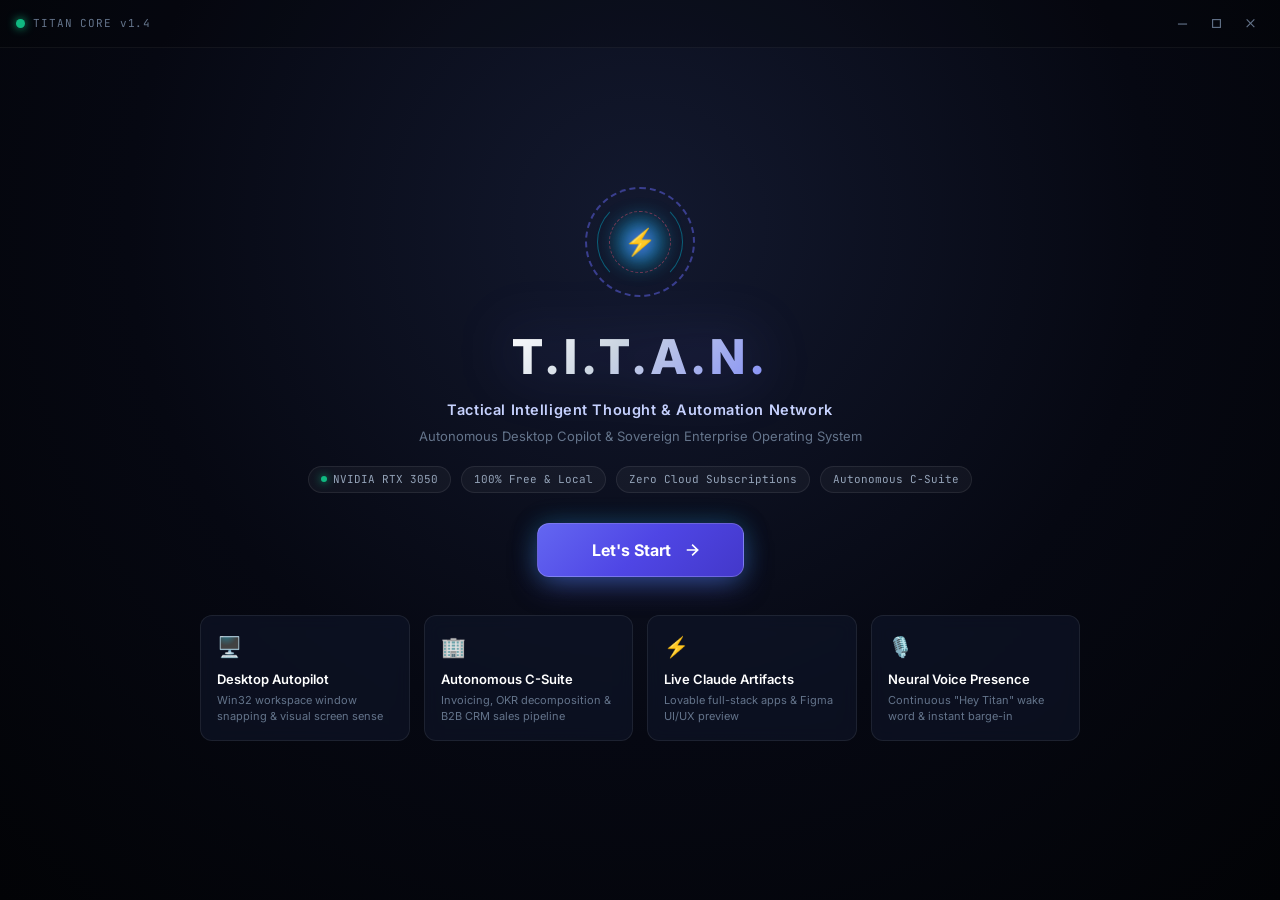
==== commit 2758c0f3: "feat: add cybernetic Hero Landing Page with animated holographic core logo and Lets Start button to " ====
--- a/ui/static/index.html
+++ b/ui/static/index.html
@@ -11,16 +11,96 @@
   <link href="https://fonts.googleapis.com/css2?family=Inter:wght@300;400;500;600;700&family=JetBrains+Mono:wght@400;500;600&display=swap" rel="stylesheet">
 </head>
 <body class="dark-theme">
+  <!-- ==================== HERO LANDING PAGE ==================== -->
+  <div class="hero-screen" id="heroScreen">
+    <!-- Top Frameless Drag Bar for Hero Screen -->
+    <div class="hero-titlebar pywebview-drag-region">
+      <div class="hero-brand-tag">
+        <span class="status-orb active"></span>
+        <span>TITAN CORE v1.4</span>
+      </div>
+      <div class="window-controls">
+        <button class="win-btn minimize" onclick="minimizeWindow()" title="Minimize">
+          <svg viewBox="0 0 12 12"><rect width="10" height="1.2" x="1" y="6" fill="currentColor"/></svg>
+        </button>
+        <button class="win-btn maximize" onclick="maximizeWindow()" title="Maximize / Restore">
+          <svg viewBox="0 0 12 12"><rect width="8.5" height="8.5" x="1.75" y="1.75" fill="none" stroke="currentColor" stroke-width="1.2"/></svg>
+        </button>
+        <button class="win-btn close" onclick="closeWindow()" title="Close">
+          <svg viewBox="0 0 12 12"><path fill="currentColor" d="M2.22 1.16L6 4.94l3.78-3.78.84.84L6.84 5.78 10.62 9.56l-.84.84L6 6.62l-3.78 3.78-.84-.84L5.16 5.78 1.38 2z"/></svg>
+        </button>
+      </div>
+    </div>
+
+    <!-- Center Hero Content -->
+    <div class="hero-content">
+      <!-- Animated Holographic Core Logo -->
+      <div class="hero-logo-wrapper">
+        <div class="hero-ring ring-outer"></div>
+        <div class="hero-ring ring-middle"></div>
+        <div class="hero-ring ring-inner"></div>
+        <div class="hero-core-glow"></div>
+        <div class="hero-core-center">⚡</div>
+      </div>
+
+      <!-- Title & Branding -->
+      <h1 class="hero-title">T.I.T.A.N.</h1>
+      <p class="hero-subtitle">Tactical Intelligent Thought & Automation Network</p>
+      <p class="hero-desc">Autonomous Desktop Copilot & Sovereign Enterprise Operating System</p>
+
+      <!-- System Telemetry Highlights -->
+      <div class="hero-badge-row">
+        <span class="hero-badge"><span class="badge-dot"></span> NVIDIA RTX 3050</span>
+        <span class="hero-badge">100% Free & Local</span>
+        <span class="hero-badge">Zero Cloud Subscriptions</span>
+        <span class="hero-badge">Autonomous C-Suite</span>
+      </div>
+
+      <!-- Main Action Button -->
+      <div class="hero-btn-container">
+        <button class="hero-cta-btn" id="btnLetsStart" onclick="launchMainAgent()">
+          <span class="btn-glow"></span>
+          <span class="btn-text">Let's Start</span>
+          <svg class="btn-arrow" viewBox="0 0 24 24"><path fill="currentColor" d="M5 13h11.86l-5.43 5.43 1.42 1.42L21.14 12l-8.29-7.85-1.42 1.42L16.86 11H5v2z"/></svg>
+        </button>
+      </div>
+
+      <!-- Feature Highlight Pillars -->
+      <div class="hero-features-grid">
+        <div class="hero-feat-card" onclick="launchMainAgent('chat')">
+          <div class="feat-icon">🖥️</div>
+          <div class="feat-title">Desktop Autopilot</div>
+          <div class="feat-desc">Win32 workspace window snapping & visual screen sense</div>
+        </div>
+        <div class="hero-feat-card" onclick="launchMainAgent('business')">
+          <div class="feat-icon">🏢</div>
+          <div class="feat-title">Autonomous C-Suite</div>
+          <div class="feat-desc">Invoicing, OKR decomposition & B2B CRM sales pipeline</div>
+        </div>
+        <div class="hero-feat-card" onclick="launchMainAgent('artifacts')">
+          <div class="feat-icon">⚡</div>
+          <div class="feat-title">Live Claude Artifacts</div>
+          <div class="feat-desc">Lovable full-stack apps & Figma UI/UX preview</div>
+        </div>
+        <div class="hero-feat-card" onclick="launchMainAgent('voice')">
+          <div class="feat-icon">🎙️</div>
+          <div class="feat-title">Neural Voice Presence</div>
+          <div class="feat-desc">Continuous "Hey Titan" wake word & instant barge-in</div>
+        </div>
+      </div>
+    </div>
+  </div>
+
   <!-- Main Window Container -->
-  <div class="app-shell">
+  <div class="app-shell" id="appShell">
     
     <!-- Custom Frameless Title Bar & Controls -->
     <header class="app-titlebar pywebview-drag-region">
       <div class="titlebar-left">
-        <div class="app-brand">
+        <div class="app-brand" onclick="returnToHero()" title="Click to view Hero Screen" style="cursor:pointer;">
           <div class="status-orb" id="statusOrb"></div>
           <span class="app-name">TITAN</span>
-          <span class="app-version">v1.3</span>
+          <span class="app-version">v1.4</span>
         </div>
 
         <nav class="app-nav">
--- a/ui/static/style.css
+++ b/ui/static/style.css
@@ -1530,6 +1530,283 @@
 }
 
 /* ==========================================================================
+   TITAN HERO LANDING PAGE & LAUNCH SCREEN
+   ========================================================================== */
+.hero-screen {
+  position: fixed;
+  inset: 0;
+  z-index: 99999;
+  background: radial-gradient(circle at 50% 25%, #13192f 0%, #060812 55%, #020306 100%);
+  display: flex;
+  flex-direction: column;
+  transition: opacity 0.45s var(--ease-spring), transform 0.45s var(--ease-spring);
+  overflow: hidden;
+}
+
+.hero-screen.hidden {
+  opacity: 0;
+  pointer-events: none;
+  transform: scale(0.97);
+}
+
+.hero-titlebar {
+  display: flex;
+  justify-content: space-between;
+  align-items: center;
+  height: 48px;
+  padding: 0 16px;
+  border-bottom: 1px solid rgba(255, 255, 255, 0.05);
+  background: rgba(0, 0, 0, 0.2);
+}
+
+.hero-brand-tag {
+  display: flex;
+  align-items: center;
+  gap: 8px;
+  font-size: 11px;
+  font-family: var(--font-mono);
+  color: var(--text-muted);
+  letter-spacing: 0.08em;
+}
+
+.hero-content {
+  flex: 1;
+  display: flex;
+  flex-direction: column;
+  align-items: center;
+  justify-content: center;
+  padding: 20px 40px 40px;
+  max-width: 960px;
+  margin: 0 auto;
+  width: 100%;
+}
+
+/* Animated Holographic Core Logo */
+.hero-logo-wrapper {
+  position: relative;
+  width: 110px;
+  height: 110px;
+  display: flex;
+  align-items: center;
+  justify-content: center;
+  margin-bottom: 24px;
+}
+
+.hero-ring {
+  position: absolute;
+  border-radius: 50%;
+}
+
+.ring-outer {
+  width: 100%;
+  height: 100%;
+  border: 2px dashed rgba(99, 102, 241, 0.5);
+  animation: rotateClockwise 14s linear infinite;
+}
+
+.ring-middle {
+  width: 78%;
+  height: 78%;
+  border: 1.5px solid rgba(6, 182, 212, 0.45);
+  border-top-color: transparent;
+  border-bottom-color: transparent;
+  animation: rotateCounter 8s linear infinite;
+}
+
+.ring-inner {
+  width: 56%;
+  height: 56%;
+  border: 1.5px dashed rgba(244, 63, 94, 0.5);
+  animation: rotateClockwise 6s linear infinite;
+}
+
+.hero-core-glow {
+  position: absolute;
+  width: 48px;
+  height: 48px;
+  border-radius: 50%;
+  background: radial-gradient(circle, #6366f1 0%, rgba(6, 182, 212, 0.6) 50%, transparent 80%);
+  filter: blur(10px);
+  animation: corePulse 3s infinite alternate ease-in-out;
+}
+
+.hero-core-center {
+  position: relative;
+  font-size: 26px;
+  color: #fff;
+  z-index: 2;
+  text-shadow: 0 0 16px #6366f1, 0 0 32px #06b6d4;
+  animation: floatBounce 3s infinite ease-in-out;
+}
+
+@keyframes rotateClockwise {
+  from { transform: rotate(0deg); }
+  to { transform: rotate(360deg); }
+}
+
+@keyframes rotateCounter {
+  from { transform: rotate(360deg); }
+  to { transform: rotate(0deg); }
+}
+
+@keyframes corePulse {
+  0% { transform: scale(0.85); opacity: 0.6; }
+  100% { transform: scale(1.25); opacity: 1; }
+}
+
+@keyframes floatBounce {
+  0%, 100% { transform: translateY(0); }
+  50% { transform: translateY(-4px); }
+}
+
+/* Typography */
+.hero-title {
+  font-size: 48px;
+  font-weight: 800;
+  letter-spacing: 0.12em;
+  background: linear-gradient(135deg, #ffffff 0%, #cbd5e1 40%, #818cf8 100%);
+  -webkit-background-clip: text;
+  -webkit-text-fill-color: transparent;
+  margin-bottom: 6px;
+  filter: drop-shadow(0 0 30px rgba(99, 102, 241, 0.4));
+}
+
+.hero-subtitle {
+  font-size: 14.5px;
+  font-weight: 600;
+  color: #c7d2fe;
+  letter-spacing: 0.04em;
+  margin-bottom: 6px;
+}
+
+.hero-desc {
+  font-size: 13px;
+  color: var(--text-muted);
+  max-width: 520px;
+  margin-bottom: 20px;
+}
+
+/* Badges */
+.hero-badge-row {
+  display: flex;
+  align-items: center;
+  justify-content: center;
+  gap: 10px;
+  flex-wrap: wrap;
+  margin-bottom: 30px;
+}
+
+.hero-badge {
+  font-size: 11px;
+  font-family: var(--font-mono);
+  background: rgba(255, 255, 255, 0.04);
+  border: 1px solid rgba(255, 255, 255, 0.08);
+  padding: 4px 12px;
+  border-radius: 9999px;
+  color: #94a3b8;
+  display: flex;
+  align-items: center;
+  gap: 6px;
+}
+
+.hero-badge .badge-dot {
+  width: 6px;
+  height: 6px;
+  border-radius: 50%;
+  background: #10b981;
+  box-shadow: 0 0 8px #10b981;
+}
+
+/* Main CTA Button "Let's Start" */
+.hero-btn-container {
+  margin-bottom: 38px;
+}
+
+.hero-cta-btn {
+  position: relative;
+  display: inline-flex;
+  align-items: center;
+  justify-content: center;
+  gap: 12px;
+  padding: 16px 42px;
+  font-size: 16px;
+  font-weight: 700;
+  font-family: var(--font-sans);
+  color: #ffffff;
+  background: linear-gradient(135deg, #6366f1 0%, #4f46e5 50%, #4338ca 100%);
+  border: 1px solid rgba(255, 255, 255, 0.2);
+  border-radius: 12px;
+  cursor: pointer;
+  box-shadow: 0 10px 30px -5px rgba(99, 102, 241, 0.5), 0 0 25px rgba(6, 182, 212, 0.25);
+  transition: all 0.25s var(--ease-spring);
+  overflow: hidden;
+}
+
+.hero-cta-btn:hover {
+  transform: translateY(-2px) scale(1.03);
+  box-shadow: 0 15px 40px -5px rgba(99, 102, 241, 0.7), 0 0 35px rgba(6, 182, 212, 0.4);
+  border-color: rgba(255, 255, 255, 0.4);
+}
+
+.hero-cta-btn:active {
+  transform: translateY(0) scale(0.98);
+}
+
+.hero-cta-btn .btn-arrow {
+  width: 18px;
+  height: 18px;
+  transition: transform 0.25s ease;
+}
+
+.hero-cta-btn:hover .btn-arrow {
+  transform: translateX(4px);
+}
+
+/* Bottom Feature Cards */
+.hero-features-grid {
+  display: grid;
+  grid-template-columns: repeat(4, 1fr);
+  gap: 14px;
+  width: 100%;
+}
+
+.hero-feat-card {
+  background: rgba(15, 23, 42, 0.6);
+  border: 1px solid rgba(255, 255, 255, 0.08);
+  border-radius: 12px;
+  padding: 16px;
+  text-align: left;
+  cursor: pointer;
+  transition: all 0.2s ease;
+  backdrop-filter: blur(8px);
+}
+
+.hero-feat-card:hover {
+  background: rgba(30, 41, 59, 0.8);
+  border-color: rgba(99, 102, 241, 0.4);
+  transform: translateY(-3px);
+  box-shadow: 0 8px 20px -5px rgba(0, 0, 0, 0.5);
+}
+
+.feat-icon {
+  font-size: 20px;
+  margin-bottom: 8px;
+}
+
+.feat-title {
+  font-size: 13px;
+  font-weight: 600;
+  color: #fff;
+  margin-bottom: 4px;
+}
+
+.feat-desc {
+  font-size: 11px;
+  color: var(--text-muted);
+  line-height: 1.4;
+}
+
+/* ==========================================================================
    ENTERPRISE BUSINESS OPERATIONS HUB STYLES
    ========================================================================== */
 .business-kpi-grid {
@@ -1833,3 +2110,280 @@
   padding: 1px 4px;
   font-family: var(--font-mono);
 }
+
+/* ==========================================================================
+   TITAN HERO LANDING PAGE & LAUNCH SCREEN
+   ========================================================================== */
+.hero-screen {
+  position: fixed;
+  inset: 0;
+  z-index: 99999;
+  background: radial-gradient(circle at 50% 25%, #13192f 0%, #060812 55%, #020306 100%);
+  display: flex;
+  flex-direction: column;
+  transition: opacity 0.45s var(--ease-spring), transform 0.45s var(--ease-spring);
+  overflow: hidden;
+}
+
+.hero-screen.hidden {
+  opacity: 0;
+  pointer-events: none;
+  transform: scale(0.97);
+}
+
+.hero-titlebar {
+  display: flex;
+  justify-content: space-between;
+  align-items: center;
+  height: 48px;
+  padding: 0 16px;
+  border-bottom: 1px solid rgba(255, 255, 255, 0.05);
+  background: rgba(0, 0, 0, 0.2);
+}
+
+.hero-brand-tag {
+  display: flex;
+  align-items: center;
+  gap: 8px;
+  font-size: 11px;
+  font-family: var(--font-mono);
+  color: var(--text-muted);
+  letter-spacing: 0.08em;
+}
+
+.hero-content {
+  flex: 1;
+  display: flex;
+  flex-direction: column;
+  align-items: center;
+  justify-content: center;
+  padding: 20px 40px 40px;
+  max-width: 960px;
+  margin: 0 auto;
+  width: 100%;
+}
+
+/* Animated Holographic Core Logo */
+.hero-logo-wrapper {
+  position: relative;
+  width: 110px;
+  height: 110px;
+  display: flex;
+  align-items: center;
+  justify-content: center;
+  margin-bottom: 24px;
+}
+
+.hero-ring {
+  position: absolute;
+  border-radius: 50%;
+}
+
+.ring-outer {
+  width: 100%;
+  height: 100%;
+  border: 2px dashed rgba(99, 102, 241, 0.5);
+  animation: rotateClockwise 14s linear infinite;
+}
+
+.ring-middle {
+  width: 78%;
+  height: 78%;
+  border: 1.5px solid rgba(6, 182, 212, 0.45);
+  border-top-color: transparent;
+  border-bottom-color: transparent;
+  animation: rotateCounter 8s linear infinite;
+}
+
+.ring-inner {
+  width: 56%;
+  height: 56%;
+  border: 1.5px dashed rgba(244, 63, 94, 0.5);
+  animation: rotateClockwise 6s linear infinite;
+}
+
+.hero-core-glow {
+  position: absolute;
+  width: 48px;
+  height: 48px;
+  border-radius: 50%;
+  background: radial-gradient(circle, #6366f1 0%, rgba(6, 182, 212, 0.6) 50%, transparent 80%);
+  filter: blur(10px);
+  animation: corePulse 3s infinite alternate ease-in-out;
+}
+
+.hero-core-center {
+  position: relative;
+  font-size: 26px;
+  color: #fff;
+  z-index: 2;
+  text-shadow: 0 0 16px #6366f1, 0 0 32px #06b6d4;
+  animation: floatBounce 3s infinite ease-in-out;
+}
+
+@keyframes rotateClockwise {
+  from { transform: rotate(0deg); }
+  to { transform: rotate(360deg); }
+}
+
+@keyframes rotateCounter {
+  from { transform: rotate(360deg); }
+  to { transform: rotate(0deg); }
+}
+
+@keyframes corePulse {
+  0% { transform: scale(0.85); opacity: 0.6; }
+  100% { transform: scale(1.25); opacity: 1; }
+}
+
+@keyframes floatBounce {
+  0%, 100% { transform: translateY(0); }
+  50% { transform: translateY(-4px); }
+}
+
+/* Typography */
+.hero-title {
+  font-size: 48px;
+  font-weight: 800;
+  letter-spacing: 0.12em;
+  background: linear-gradient(135deg, #ffffff 0%, #cbd5e1 40%, #818cf8 100%);
+  -webkit-background-clip: text;
+  -webkit-text-fill-color: transparent;
+  margin-bottom: 6px;
+  filter: drop-shadow(0 0 30px rgba(99, 102, 241, 0.4));
+}
+
+.hero-subtitle {
+  font-size: 14.5px;
+  font-weight: 600;
+  color: #c7d2fe;
+  letter-spacing: 0.04em;
+  margin-bottom: 6px;
+}
+
+.hero-desc {
+  font-size: 13px;
+  color: var(--text-muted);
+  max-width: 520px;
+  margin-bottom: 20px;
+}
+
+/* Badges */
+.hero-badge-row {
+  display: flex;
+  align-items: center;
+  justify-content: center;
+  gap: 10px;
+  flex-wrap: wrap;
+  margin-bottom: 30px;
+}
+
+.hero-badge {
+  font-size: 11px;
+  font-family: var(--font-mono);
+  background: rgba(255, 255, 255, 0.04);
+  border: 1px solid rgba(255, 255, 255, 0.08);
+  padding: 4px 12px;
+  border-radius: 9999px;
+  color: #94a3b8;
+  display: flex;
+  align-items: center;
+  gap: 6px;
+}
+
+.hero-badge .badge-dot {
+  width: 6px;
+  height: 6px;
+  border-radius: 50%;
+  background: #10b981;
+  box-shadow: 0 0 8px #10b981;
+}
+
+/* Main CTA Button "Let's Start" */
+.hero-btn-container {
+  margin-bottom: 38px;
+}
+
+.hero-cta-btn {
+  position: relative;
+  display: inline-flex;
+  align-items: center;
+  justify-content: center;
+  gap: 12px;
+  padding: 16px 42px;
+  font-size: 16px;
+  font-weight: 700;
+  font-family: var(--font-sans);
+  color: #ffffff;
+  background: linear-gradient(135deg, #6366f1 0%, #4f46e5 50%, #4338ca 100%);
+  border: 1px solid rgba(255, 255, 255, 0.2);
+  border-radius: 12px;
+  cursor: pointer;
+  box-shadow: 0 10px 30px -5px rgba(99, 102, 241, 0.5), 0 0 25px rgba(6, 182, 212, 0.25);
+  transition: all 0.25s var(--ease-spring);
+  overflow: hidden;
+}
+
+.hero-cta-btn:hover {
+  transform: translateY(-2px) scale(1.03);
+  box-shadow: 0 15px 40px -5px rgba(99, 102, 241, 0.7), 0 0 35px rgba(6, 182, 212, 0.4);
+  border-color: rgba(255, 255, 255, 0.4);
+}
+
+.hero-cta-btn:active {
+  transform: translateY(0) scale(0.98);
+}
+
+.hero-cta-btn .btn-arrow {
+  width: 18px;
+  height: 18px;
+  transition: transform 0.25s ease;
+}
+
+.hero-cta-btn:hover .btn-arrow {
+  transform: translateX(4px);
+}
+
+/* Bottom Feature Cards */
+.hero-features-grid {
+  display: grid;
+  grid-template-columns: repeat(4, 1fr);
+  gap: 14px;
+  width: 100%;
+}
+
+.hero-feat-card {
+  background: rgba(15, 23, 42, 0.6);
+  border: 1px solid rgba(255, 255, 255, 0.08);
+  border-radius: 12px;
+  padding: 16px;
+  text-align: left;
+  cursor: pointer;
+  transition: all 0.2s ease;
+  backdrop-filter: blur(8px);
+}
+
+.hero-feat-card:hover {
+  background: rgba(30, 41, 59, 0.8);
+  border-color: rgba(99, 102, 241, 0.4);
+  transform: translateY(-3px);
+  box-shadow: 0 8px 20px -5px rgba(0, 0, 0, 0.5);
+}
+
+.feat-icon {
+  font-size: 20px;
+  margin-bottom: 8px;
+}
+
+.feat-title {
+  font-size: 13px;
+  font-weight: 600;
+  color: #fff;
+  margin-bottom: 4px;
+}
+
+.feat-desc {
+  font-size: 11px;
+  color: var(--text-muted);
+  line-height: 1.4;
+}
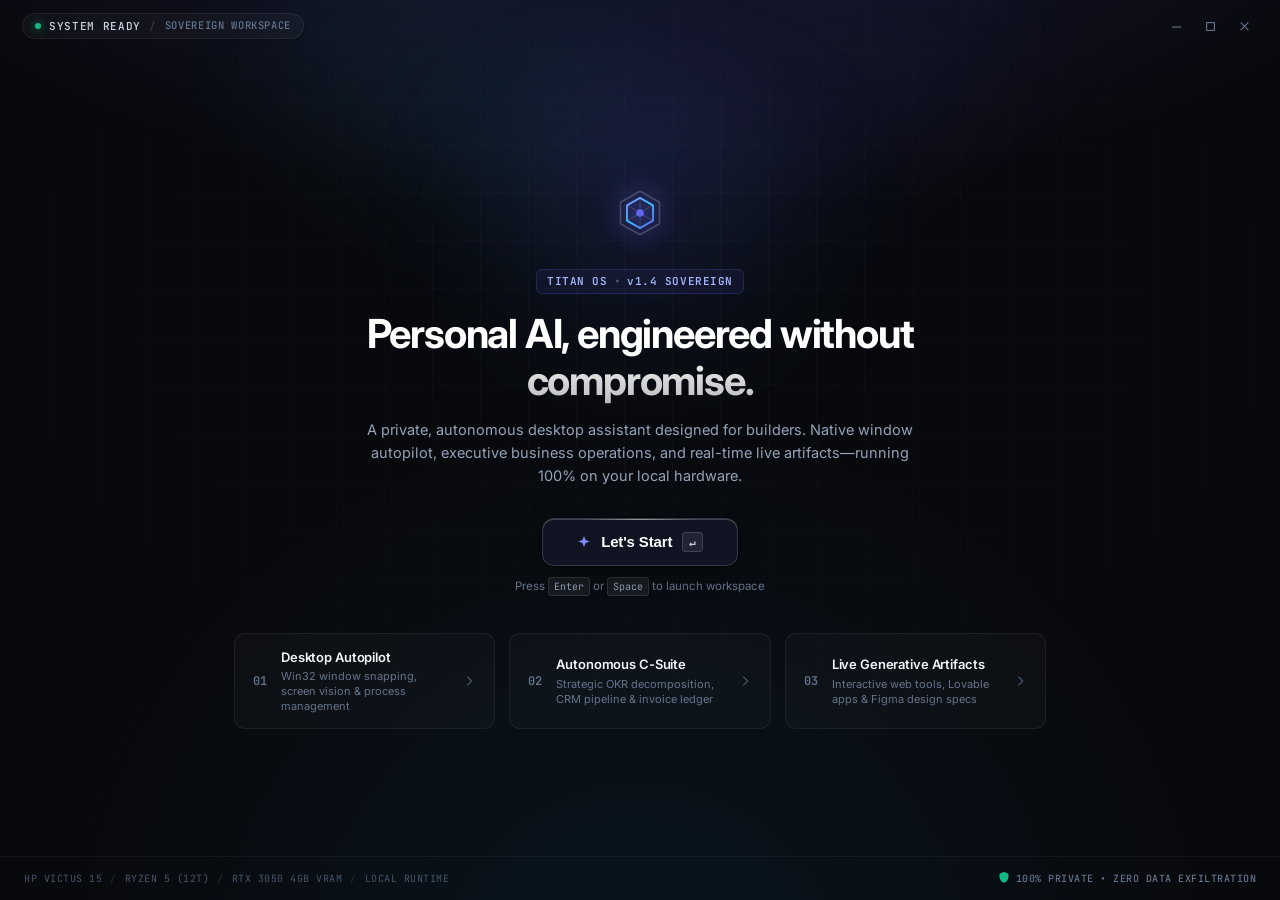
==== commit 6290c1df: "feat: elevate hero landing screen to human-crafted Linear and Apple Obsidian standard" ====
--- a/ui/static/index.html
+++ b/ui/static/index.html
@@ -11,13 +11,22 @@
   <link href="https://fonts.googleapis.com/css2?family=Inter:wght@300;400;500;600;700&family=JetBrains+Mono:wght@400;500;600&display=swap" rel="stylesheet">
 </head>
 <body class="dark-theme">
-  <!-- ==================== HERO LANDING PAGE ==================== -->
+  <!-- ==================== HUMANLY CRAFTED HERO SCREEN ==================== -->
   <div class="hero-screen" id="heroScreen">
-    <!-- Top Frameless Drag Bar for Hero Screen -->
-    <div class="hero-titlebar pywebview-drag-region">
-      <div class="hero-brand-tag">
-        <span class="status-orb active"></span>
-        <span>TITAN CORE v1.4</span>
+    <!-- Ambient Lighting Effect -->
+    <div class="hero-ambient-beam"></div>
+    <div class="hero-ambient-glow"></div>
+    <div class="hero-grid-bg"></div>
+
+    <!-- Frameless Window Controls -->
+    <div class="hero-topbar pywebview-drag-region">
+      <div class="hero-topbar-left">
+        <div class="hero-status-pill">
+          <span class="hero-live-indicator"></span>
+          <span>SYSTEM READY</span>
+          <span class="pill-divider">/</span>
+          <span class="pill-muted">SOVEREIGN WORKSPACE</span>
+        </div>
       </div>
       <div class="window-controls">
         <button class="win-btn minimize" onclick="minimizeWindow()" title="Minimize">
@@ -32,61 +41,103 @@
       </div>
     </div>
 
-    <!-- Center Hero Content -->
-    <div class="hero-content">
-      <!-- Animated Holographic Core Logo -->
-      <div class="hero-logo-wrapper">
-        <div class="hero-ring ring-outer"></div>
-        <div class="hero-ring ring-middle"></div>
-        <div class="hero-ring ring-inner"></div>
-        <div class="hero-core-glow"></div>
-        <div class="hero-core-center">⚡</div>
-      </div>
-
-      <!-- Title & Branding -->
-      <h1 class="hero-title">T.I.T.A.N.</h1>
-      <p class="hero-subtitle">Tactical Intelligent Thought & Automation Network</p>
-      <p class="hero-desc">Autonomous Desktop Copilot & Sovereign Enterprise Operating System</p>
-
-      <!-- System Telemetry Highlights -->
-      <div class="hero-badge-row">
-        <span class="hero-badge"><span class="badge-dot"></span> NVIDIA RTX 3050</span>
-        <span class="hero-badge">100% Free & Local</span>
-        <span class="hero-badge">Zero Cloud Subscriptions</span>
-        <span class="hero-badge">Autonomous C-Suite</span>
-      </div>
-
-      <!-- Main Action Button -->
-      <div class="hero-btn-container">
-        <button class="hero-cta-btn" id="btnLetsStart" onclick="launchMainAgent()">
-          <span class="btn-glow"></span>
-          <span class="btn-text">Let's Start</span>
-          <svg class="btn-arrow" viewBox="0 0 24 24"><path fill="currentColor" d="M5 13h11.86l-5.43 5.43 1.42 1.42L21.14 12l-8.29-7.85-1.42 1.42L16.86 11H5v2z"/></svg>
+    <!-- Centerpiece Experience -->
+    <div class="hero-stage">
+      
+      <!-- Minimalist Precision Glyph Emblem -->
+      <div class="hero-emblem-container">
+        <div class="hero-emblem-backdrop"></div>
+        <svg class="hero-emblem" viewBox="0 0 48 48" fill="none">
+          <path d="M24 4L42 14V34L24 44L6 34V14L24 4Z" stroke="rgba(255,255,255,0.2)" stroke-width="1.5" stroke-linejoin="round"/>
+          <path d="M24 10L36 17V31L24 38L12 31V17L24 10Z" stroke="url(#emblemGrad)" stroke-width="1.75" stroke-linejoin="round"/>
+          <circle cx="24" cy="24" r="3.5" fill="#6366f1" filter="drop-shadow(0 0 8px #6366f1)"/>
+          <path d="M24 10V20.5M24 27.5V38M12 17L21 22M27 26L36 31M36 17L27 22M21 26L12 31" stroke="rgba(255,255,255,0.12)" stroke-width="1"/>
+          <defs>
+            <linearGradient id="emblemGrad" x1="12" y1="10" x2="36" y2="38" gradientUnits="userSpaceOnUse">
+              <stop stop-color="#818cf8"/>
+              <stop offset="0.5" stop-color="#38bdf8"/>
+              <stop offset="1" stop-color="#6366f1"/>
+            </linearGradient>
+          </defs>
+        </svg>
+      </div>
+
+      <!-- Human Crafted Headline & Narrative -->
+      <div class="hero-text-block">
+        <div class="hero-version-badge">
+          <span>TITAN OS</span>
+          <span class="dot-separator">•</span>
+          <span>v1.4 SOVEREIGN</span>
+        </div>
+        
+        <h1 class="hero-main-title">Personal AI, engineered without compromise.</h1>
+        
+        <p class="hero-narrative">
+          A private, autonomous desktop assistant designed for builders. Native window autopilot, executive business operations, and real-time live artifacts—running 100% on your local hardware.
+        </p>
+      </div>
+
+      <!-- Human-Crafted Tactile CTA Button -->
+      <div class="hero-action-cluster">
+        <button class="hero-launch-btn" id="btnLetsStart" onclick="launchMainAgent()">
+          <span class="btn-highlight-edge"></span>
+          <span class="btn-inner-content">
+            <span class="btn-spark-icon">
+              <svg viewBox="0 0 16 16" fill="currentColor"><path d="M8 1L9.8 5.6L14.4 7.4L9.8 9.2L8 13.8L6.2 9.2L1.6 7.4L6.2 5.6L8 1Z"/></svg>
+            </span>
+            <span class="btn-main-label">Let's Start</span>
+            <span class="btn-kbd-cue">↵</span>
+          </span>
         </button>
-      </div>
-
-      <!-- Feature Highlight Pillars -->
-      <div class="hero-features-grid">
-        <div class="hero-feat-card" onclick="launchMainAgent('chat')">
-          <div class="feat-icon">🖥️</div>
-          <div class="feat-title">Desktop Autopilot</div>
-          <div class="feat-desc">Win32 workspace window snapping & visual screen sense</div>
-        </div>
-        <div class="hero-feat-card" onclick="launchMainAgent('business')">
-          <div class="feat-icon">🏢</div>
-          <div class="feat-title">Autonomous C-Suite</div>
-          <div class="feat-desc">Invoicing, OKR decomposition & B2B CRM sales pipeline</div>
-        </div>
-        <div class="hero-feat-card" onclick="launchMainAgent('artifacts')">
-          <div class="feat-icon">⚡</div>
-          <div class="feat-title">Live Claude Artifacts</div>
-          <div class="feat-desc">Lovable full-stack apps & Figma UI/UX preview</div>
-        </div>
-        <div class="hero-feat-card" onclick="launchMainAgent('voice')">
-          <div class="feat-icon">🎙️</div>
-          <div class="feat-title">Neural Voice Presence</div>
-          <div class="feat-desc">Continuous "Hey Titan" wake word & instant barge-in</div>
-        </div>
+        <span class="hero-interaction-note">Press <kbd>Enter</kbd> or <kbd>Space</kbd> to launch workspace</span>
+      </div>
+
+      <!-- Refined Capabilities Deck -->
+      <div class="hero-capabilities-deck">
+        <div class="deck-item" onclick="launchMainAgent('chat')">
+          <div class="deck-index">01</div>
+          <div class="deck-meta">
+            <span class="deck-name">Desktop Autopilot</span>
+            <span class="deck-desc">Win32 window snapping, screen vision & process management</span>
+          </div>
+          <svg class="deck-arrow" viewBox="0 0 16 16"><path fill="none" stroke="currentColor" stroke-width="1.5" d="M6 3L11 8L6 13"/></svg>
+        </div>
+
+        <div class="deck-item" onclick="launchMainAgent('business')">
+          <div class="deck-index">02</div>
+          <div class="deck-meta">
+            <span class="deck-name">Autonomous C-Suite</span>
+            <span class="deck-desc">Strategic OKR decomposition, CRM pipeline & invoice ledger</span>
+          </div>
+          <svg class="deck-arrow" viewBox="0 0 16 16"><path fill="none" stroke="currentColor" stroke-width="1.5" d="M6 3L11 8L6 13"/></svg>
+        </div>
+
+        <div class="deck-item" onclick="launchMainAgent('artifacts')">
+          <div class="deck-index">03</div>
+          <div class="deck-meta">
+            <span class="deck-name">Live Generative Artifacts</span>
+            <span class="deck-desc">Interactive web tools, Lovable apps & Figma design specs</span>
+          </div>
+          <svg class="deck-arrow" viewBox="0 0 16 16"><path fill="none" stroke="currentColor" stroke-width="1.5" d="M6 3L11 8L6 13"/></svg>
+        </div>
+      </div>
+
+    </div>
+
+    <!-- Human-Crafted Minimal Spec Bar -->
+    <div class="hero-foot-bar">
+      <div class="spec-cluster">
+        <span>HP VICTUS 15</span>
+        <span class="foot-sep">/</span>
+        <span>RYZEN 5 (12T)</span>
+        <span class="foot-sep">/</span>
+        <span>RTX 3050 4GB VRAM</span>
+        <span class="foot-sep">/</span>
+        <span>LOCAL RUNTIME</span>
+      </div>
+      <div class="privacy-note">
+        <span class="shield-icon"><svg viewBox="0 0 16 16" fill="currentColor"><path d="M8 1L2 3.5V7.5C2 11.2 4.6 14.6 8 15.5C11.4 14.6 14 11.2 14 7.5V3.5L8 1Z"/></svg></span>
+        <span>100% PRIVATE • ZERO DATA EXFILTRATION</span>
       </div>
     </div>
   </div>
--- a/ui/static/style.css
+++ b/ui/static/style.css
@@ -1530,280 +1530,431 @@
 }
 
 /* ==========================================================================
-   TITAN HERO LANDING PAGE & LAUNCH SCREEN
+   HUMAN-CRAFTED TITAN HERO SCREEN (Linear / Apple / Raycast Obsidian Standard)
    ========================================================================== */
 .hero-screen {
   position: fixed;
   inset: 0;
   z-index: 99999;
-  background: radial-gradient(circle at 50% 25%, #13192f 0%, #060812 55%, #020306 100%);
-  display: flex;
-  flex-direction: column;
-  transition: opacity 0.45s var(--ease-spring), transform 0.45s var(--ease-spring);
+  background-color: #08090d;
+  background-image: 
+    radial-gradient(ellipse 90% 55% at 50% -15%, rgba(99, 102, 241, 0.16), transparent 70%),
+    radial-gradient(circle at 50% 110%, rgba(14, 165, 233, 0.08), transparent 50%);
+  display: flex;
+  flex-direction: column;
+  justify-content: space-between;
+  transition: opacity 0.45s cubic-bezier(0.16, 1, 0.3, 1), transform 0.45s cubic-bezier(0.16, 1, 0.3, 1);
   overflow: hidden;
+  user-select: none;
 }
 
 .hero-screen.hidden {
   opacity: 0;
   pointer-events: none;
-  transform: scale(0.97);
-}
-
-.hero-titlebar {
+  transform: scale(0.985);
+}
+
+/* Ambient Subtle Lighting */
+.hero-ambient-beam {
+  position: absolute;
+  top: -160px;
+  left: 50%;
+  transform: translateX(-50%);
+  width: 760px;
+  height: 380px;
+  background: conic-gradient(from 180deg at 50% 50%, rgba(99, 102, 241, 0.18) 0deg, rgba(56, 189, 248, 0.10) 70deg, transparent 130deg, transparent 230deg, rgba(99, 102, 241, 0.18) 360deg);
+  filter: blur(65px);
+  pointer-events: none;
+  border-radius: 50%;
+  opacity: 0.8;
+}
+
+.hero-ambient-glow {
+  position: absolute;
+  top: 25%;
+  left: 50%;
+  transform: translate(-50%, -50%);
+  width: 500px;
+  height: 280px;
+  background: radial-gradient(circle, rgba(99, 102, 241, 0.12) 0%, rgba(14, 165, 233, 0.04) 50%, transparent 75%);
+  filter: blur(60px);
+  pointer-events: none;
+}
+
+.hero-grid-bg {
+  position: absolute;
+  inset: 0;
+  background-image: 
+    linear-gradient(rgba(255, 255, 255, 0.02) 1px, transparent 1px),
+    linear-gradient(90deg, rgba(255, 255, 255, 0.02) 1px, transparent 1px);
+  background-size: 48px 48px;
+  mask-image: radial-gradient(ellipse 75% 65% at 50% 35%, black 20%, transparent 85%);
+  pointer-events: none;
+}
+
+/* Topbar & Frameless Window Controls */
+.hero-topbar {
   display: flex;
   justify-content: space-between;
   align-items: center;
-  height: 48px;
-  padding: 0 16px;
-  border-bottom: 1px solid rgba(255, 255, 255, 0.05);
-  background: rgba(0, 0, 0, 0.2);
-}
-
-.hero-brand-tag {
-  display: flex;
+  height: 52px;
+  padding: 0 22px;
+  z-index: 10;
+}
+
+.hero-topbar-left {
+  display: flex;
+  align-items: center;
+}
+
+.hero-status-pill {
+  display: inline-flex;
   align-items: center;
   gap: 8px;
-  font-size: 11px;
-  font-family: var(--font-mono);
-  color: var(--text-muted);
-  letter-spacing: 0.08em;
-}
-
-.hero-content {
-  flex: 1;
-  display: flex;
-  flex-direction: column;
-  align-items: center;
-  justify-content: center;
-  padding: 20px 40px 40px;
-  max-width: 960px;
-  margin: 0 auto;
-  width: 100%;
-}
-
-/* Animated Holographic Core Logo */
-.hero-logo-wrapper {
-  position: relative;
-  width: 110px;
-  height: 110px;
-  display: flex;
-  align-items: center;
-  justify-content: center;
-  margin-bottom: 24px;
-}
-
-.hero-ring {
-  position: absolute;
-  border-radius: 50%;
-}
-
-.ring-outer {
-  width: 100%;
-  height: 100%;
-  border: 2px dashed rgba(99, 102, 241, 0.5);
-  animation: rotateClockwise 14s linear infinite;
-}
-
-.ring-middle {
-  width: 78%;
-  height: 78%;
-  border: 1.5px solid rgba(6, 182, 212, 0.45);
-  border-top-color: transparent;
-  border-bottom-color: transparent;
-  animation: rotateCounter 8s linear infinite;
-}
-
-.ring-inner {
-  width: 56%;
-  height: 56%;
-  border: 1.5px dashed rgba(244, 63, 94, 0.5);
-  animation: rotateClockwise 6s linear infinite;
-}
-
-.hero-core-glow {
-  position: absolute;
-  width: 48px;
-  height: 48px;
-  border-radius: 50%;
-  background: radial-gradient(circle, #6366f1 0%, rgba(6, 182, 212, 0.6) 50%, transparent 80%);
-  filter: blur(10px);
-  animation: corePulse 3s infinite alternate ease-in-out;
-}
-
-.hero-core-center {
-  position: relative;
-  font-size: 26px;
-  color: #fff;
-  z-index: 2;
-  text-shadow: 0 0 16px #6366f1, 0 0 32px #06b6d4;
-  animation: floatBounce 3s infinite ease-in-out;
-}
-
-@keyframes rotateClockwise {
-  from { transform: rotate(0deg); }
-  to { transform: rotate(360deg); }
-}
-
-@keyframes rotateCounter {
-  from { transform: rotate(360deg); }
-  to { transform: rotate(0deg); }
-}
-
-@keyframes corePulse {
-  0% { transform: scale(0.85); opacity: 0.6; }
-  100% { transform: scale(1.25); opacity: 1; }
-}
-
-@keyframes floatBounce {
-  0%, 100% { transform: translateY(0); }
-  50% { transform: translateY(-4px); }
-}
-
-/* Typography */
-.hero-title {
-  font-size: 48px;
-  font-weight: 800;
-  letter-spacing: 0.12em;
-  background: linear-gradient(135deg, #ffffff 0%, #cbd5e1 40%, #818cf8 100%);
-  -webkit-background-clip: text;
-  -webkit-text-fill-color: transparent;
-  margin-bottom: 6px;
-  filter: drop-shadow(0 0 30px rgba(99, 102, 241, 0.4));
-}
-
-.hero-subtitle {
-  font-size: 14.5px;
-  font-weight: 600;
-  color: #c7d2fe;
-  letter-spacing: 0.04em;
-  margin-bottom: 6px;
-}
-
-.hero-desc {
-  font-size: 13px;
-  color: var(--text-muted);
-  max-width: 520px;
-  margin-bottom: 20px;
-}
-
-/* Badges */
-.hero-badge-row {
-  display: flex;
-  align-items: center;
-  justify-content: center;
-  gap: 10px;
-  flex-wrap: wrap;
-  margin-bottom: 30px;
-}
-
-.hero-badge {
-  font-size: 11px;
-  font-family: var(--font-mono);
-  background: rgba(255, 255, 255, 0.04);
-  border: 1px solid rgba(255, 255, 255, 0.08);
   padding: 4px 12px;
   border-radius: 9999px;
-  color: #94a3b8;
-  display: flex;
-  align-items: center;
-  gap: 6px;
-}
-
-.hero-badge .badge-dot {
+  background: rgba(255, 255, 255, 0.03);
+  border: 1px solid rgba(255, 255, 255, 0.07);
+  font-family: var(--font-mono);
+  font-size: 11px;
+  font-weight: 500;
+  color: #cbd5e1;
+  letter-spacing: 0.06em;
+  box-shadow: 0 1px 2px rgba(0, 0, 0, 0.3);
+}
+
+.hero-live-indicator {
   width: 6px;
   height: 6px;
   border-radius: 50%;
   background: #10b981;
-  box-shadow: 0 0 8px #10b981;
-}
-
-/* Main CTA Button "Let's Start" */
-.hero-btn-container {
+  box-shadow: 0 0 10px rgba(16, 185, 129, 0.8);
+  animation: heroPulseGreen 2.4s infinite;
+}
+
+@keyframes heroPulseGreen {
+  0%, 100% { opacity: 1; transform: scale(1); }
+  50% { opacity: 0.5; transform: scale(0.85); }
+}
+
+.pill-divider {
+  color: rgba(255, 255, 255, 0.2);
+  font-weight: 300;
+}
+
+.pill-muted {
+  color: #64748b;
+  font-size: 10.5px;
+}
+
+/* Centerpiece Experience */
+.hero-stage {
+  flex: 1;
+  display: flex;
+  flex-direction: column;
+  align-items: center;
+  justify-content: center;
+  max-width: 860px;
+  margin: 0 auto;
+  width: 100%;
+  padding: 10px 24px;
+  text-align: center;
+  z-index: 5;
+}
+
+/* Precision Glyph Emblem */
+.hero-emblem-container {
+  position: relative;
+  width: 68px;
+  height: 68px;
+  margin-bottom: 22px;
+  display: flex;
+  align-items: center;
+  justify-content: center;
+}
+
+.hero-emblem-backdrop {
+  position: absolute;
+  inset: -6px;
+  border-radius: 20px;
+  background: radial-gradient(circle, rgba(99, 102, 241, 0.22) 0%, transparent 70%);
+  filter: blur(10px);
+}
+
+.hero-emblem {
+  width: 52px;
+  height: 52px;
+  transition: transform 0.4s cubic-bezier(0.16, 1, 0.3, 1), filter 0.4s ease;
+  filter: drop-shadow(0 4px 14px rgba(99, 102, 241, 0.3));
+}
+
+.hero-emblem-container:hover .hero-emblem {
+  transform: scale(1.06);
+  filter: drop-shadow(0 6px 20px rgba(99, 102, 241, 0.5));
+}
+
+/* Typography & Narrative */
+.hero-text-block {
+  display: flex;
+  flex-direction: column;
+  align-items: center;
+}
+
+.hero-version-badge {
+  display: inline-flex;
+  align-items: center;
+  gap: 6px;
+  padding: 3px 10px;
+  border-radius: 6px;
+  background: rgba(99, 102, 241, 0.08);
+  border: 1px solid rgba(99, 102, 241, 0.22);
+  font-family: var(--font-mono);
+  font-size: 11px;
+  font-weight: 600;
+  color: #a5b4fc;
+  letter-spacing: 0.05em;
+  margin-bottom: 16px;
+}
+
+.hero-version-badge .dot-separator {
+  color: rgba(165, 180, 252, 0.4);
+}
+
+.hero-main-title {
+  font-size: 40px;
+  font-weight: 700;
+  letter-spacing: -0.03em;
+  line-height: 1.18;
+  color: #f8fafc;
+  margin-bottom: 14px;
+  max-width: 660px;
+  font-family: var(--font-sans);
+  background: linear-gradient(180deg, #ffffff 40%, rgba(255, 255, 255, 0.72) 100%);
+  -webkit-background-clip: text;
+  -webkit-text-fill-color: transparent;
+}
+
+.hero-narrative {
+  font-size: 14.5px;
+  line-height: 1.6;
+  color: #94a3b8;
+  max-width: 560px;
+  margin: 0 auto 30px;
+  font-weight: 400;
+}
+
+/* Human-Crafted Tactile Launch Button */
+.hero-action-cluster {
+  display: flex;
+  flex-direction: column;
+  align-items: center;
+  gap: 12px;
   margin-bottom: 38px;
 }
 
-.hero-cta-btn {
+.hero-launch-btn {
   position: relative;
   display: inline-flex;
   align-items: center;
   justify-content: center;
-  gap: 12px;
-  padding: 16px 42px;
-  font-size: 16px;
-  font-weight: 700;
+  padding: 13px 34px;
+  border-radius: 12px;
+  background: #0f1322;
+  border: 1px solid rgba(255, 255, 255, 0.16);
+  color: #ffffff;
+  cursor: pointer;
+  text-decoration: none;
+  box-shadow: 0 0 0 1px rgba(0, 0, 0, 0.6), 0 8px 24px -4px rgba(0, 0, 0, 0.6), inset 0 1px 0 rgba(255, 255, 255, 0.2);
+  transition: all 0.22s cubic-bezier(0.16, 1, 0.3, 1);
+  overflow: hidden;
+}
+
+.hero-launch-btn:hover {
+  background: #141a2e;
+  border-color: rgba(99, 102, 241, 0.65);
+  box-shadow: 0 0 0 1px rgba(99, 102, 241, 0.4), 0 12px 32px -4px rgba(99, 102, 241, 0.35), inset 0 1px 0 rgba(255, 255, 255, 0.3);
+  transform: translateY(-2px);
+}
+
+.hero-launch-btn:active {
+  transform: translateY(0.5px);
+  box-shadow: 0 4px 12px rgba(0, 0, 0, 0.5);
+}
+
+.btn-highlight-edge {
+  position: absolute;
+  top: 0;
+  left: 20%;
+  right: 20%;
+  height: 1px;
+  background: linear-gradient(90deg, transparent, rgba(255, 255, 255, 0.45), transparent);
+  pointer-events: none;
+}
+
+.btn-inner-content {
+  display: flex;
+  align-items: center;
+  gap: 10px;
+}
+
+.btn-spark-icon {
+  width: 14px;
+  height: 14px;
+  color: #818cf8;
+  display: flex;
+  align-items: center;
+}
+
+.btn-spark-icon svg {
+  width: 100%;
+  height: 100%;
+}
+
+.btn-main-label {
+  font-size: 15px;
+  font-weight: 600;
+  letter-spacing: -0.01em;
+  color: #ffffff;
+}
+
+.btn-kbd-cue {
+  font-family: var(--font-mono);
+  font-size: 11px;
+  font-weight: 600;
+  padding: 2px 6px;
+  border-radius: 4px;
+  background: rgba(255, 255, 255, 0.08);
+  border: 1px solid rgba(255, 255, 255, 0.14);
+  color: #cbd5e1;
+}
+
+.hero-interaction-note {
+  font-size: 11.5px;
+  color: #64748b;
   font-family: var(--font-sans);
-  color: #ffffff;
-  background: linear-gradient(135deg, #6366f1 0%, #4f46e5 50%, #4338ca 100%);
-  border: 1px solid rgba(255, 255, 255, 0.2);
-  border-radius: 12px;
-  cursor: pointer;
-  box-shadow: 0 10px 30px -5px rgba(99, 102, 241, 0.5), 0 0 25px rgba(6, 182, 212, 0.25);
-  transition: all 0.25s var(--ease-spring);
-  overflow: hidden;
-}
-
-.hero-cta-btn:hover {
-  transform: translateY(-2px) scale(1.03);
-  box-shadow: 0 15px 40px -5px rgba(99, 102, 241, 0.7), 0 0 35px rgba(6, 182, 212, 0.4);
-  border-color: rgba(255, 255, 255, 0.4);
-}
-
-.hero-cta-btn:active {
-  transform: translateY(0) scale(0.98);
-}
-
-.hero-cta-btn .btn-arrow {
-  width: 18px;
-  height: 18px;
-  transition: transform 0.25s ease;
-}
-
-.hero-cta-btn:hover .btn-arrow {
-  transform: translateX(4px);
-}
-
-/* Bottom Feature Cards */
-.hero-features-grid {
+}
+
+.hero-interaction-note kbd {
+  font-family: var(--font-mono);
+  font-size: 10px;
+  padding: 2px 5px;
+  background: rgba(255, 255, 255, 0.06);
+  border: 1px solid rgba(255, 255, 255, 0.1);
+  border-radius: 3px;
+  color: #94a3b8;
+}
+
+/* Refined Capabilities Deck */
+.hero-capabilities-deck {
   display: grid;
-  grid-template-columns: repeat(4, 1fr);
+  grid-template-columns: repeat(3, 1fr);
   gap: 14px;
   width: 100%;
-}
-
-.hero-feat-card {
-  background: rgba(15, 23, 42, 0.6);
-  border: 1px solid rgba(255, 255, 255, 0.08);
-  border-radius: 12px;
-  padding: 16px;
+  max-width: 820px;
+}
+
+.deck-item {
+  display: flex;
+  align-items: center;
+  gap: 14px;
+  padding: 14px 18px;
+  border-radius: 11px;
+  background: rgba(255, 255, 255, 0.025);
+  border: 1px solid rgba(255, 255, 255, 0.06);
+  cursor: pointer;
   text-align: left;
-  cursor: pointer;
-  transition: all 0.2s ease;
-  backdrop-filter: blur(8px);
-}
-
-.hero-feat-card:hover {
-  background: rgba(30, 41, 59, 0.8);
-  border-color: rgba(99, 102, 241, 0.4);
-  transform: translateY(-3px);
-  box-shadow: 0 8px 20px -5px rgba(0, 0, 0, 0.5);
-}
-
-.feat-icon {
-  font-size: 20px;
-  margin-bottom: 8px;
-}
-
-.feat-title {
+  transition: all 0.22s cubic-bezier(0.16, 1, 0.3, 1);
+}
+
+.deck-item:hover {
+  background: rgba(255, 255, 255, 0.045);
+  border-color: rgba(99, 102, 241, 0.35);
+  transform: translateY(-2px);
+  box-shadow: 0 8px 24px -6px rgba(0, 0, 0, 0.45);
+}
+
+.deck-index {
+  font-family: var(--font-mono);
+  font-size: 12px;
+  font-weight: 600;
+  color: #64748b;
+  transition: color 0.2s ease;
+}
+
+.deck-item:hover .deck-index {
+  color: #818cf8;
+}
+
+.deck-meta {
+  display: flex;
+  flex-direction: column;
+  gap: 2px;
+  flex: 1;
+}
+
+.deck-name {
   font-size: 13px;
   font-weight: 600;
-  color: #fff;
-  margin-bottom: 4px;
-}
-
-.feat-desc {
+  color: #f1f5f9;
+  letter-spacing: -0.01em;
+}
+
+.deck-desc {
   font-size: 11px;
-  color: var(--text-muted);
-  line-height: 1.4;
+  color: #64748b;
+  line-height: 1.35;
+}
+
+.deck-arrow {
+  width: 14px;
+  height: 14px;
+  color: #475569;
+  transition: transform 0.2s ease, color 0.2s ease;
+  flex-shrink: 0;
+}
+
+.deck-item:hover .deck-arrow {
+  color: #f1f5f9;
+  transform: translateX(3px);
+}
+
+/* Minimal Spec Bar Footer */
+.hero-foot-bar {
+  height: 44px;
+  padding: 0 24px;
+  display: flex;
+  align-items: center;
+  justify-content: space-between;
+  border-top: 1px solid rgba(255, 255, 255, 0.05);
+  font-family: var(--font-mono);
+  font-size: 10px;
+  color: #475569;
+  letter-spacing: 0.05em;
+  z-index: 10;
+}
+
+.spec-cluster {
+  display: flex;
+  align-items: center;
+  gap: 8px;
+}
+
+.foot-sep {
+  color: rgba(255, 255, 255, 0.12);
+}
+
+.privacy-note {
+  display: flex;
+  align-items: center;
+  gap: 6px;
+  color: #64748b;
+  font-weight: 500;
+}
+
+.shield-icon svg {
+  width: 12px;
+  height: 12px;
+  color: #10b981;
 }
 
 /* ==========================================================================
@@ -2112,278 +2263,429 @@
 }
 
 /* ==========================================================================
-   TITAN HERO LANDING PAGE & LAUNCH SCREEN
+   HUMAN-CRAFTED TITAN HERO SCREEN (Linear / Apple / Raycast Obsidian Standard)
    ========================================================================== */
 .hero-screen {
   position: fixed;
   inset: 0;
   z-index: 99999;
-  background: radial-gradient(circle at 50% 25%, #13192f 0%, #060812 55%, #020306 100%);
-  display: flex;
-  flex-direction: column;
-  transition: opacity 0.45s var(--ease-spring), transform 0.45s var(--ease-spring);
+  background-color: #08090d;
+  background-image: 
+    radial-gradient(ellipse 90% 55% at 50% -15%, rgba(99, 102, 241, 0.16), transparent 70%),
+    radial-gradient(circle at 50% 110%, rgba(14, 165, 233, 0.08), transparent 50%);
+  display: flex;
+  flex-direction: column;
+  justify-content: space-between;
+  transition: opacity 0.45s cubic-bezier(0.16, 1, 0.3, 1), transform 0.45s cubic-bezier(0.16, 1, 0.3, 1);
   overflow: hidden;
+  user-select: none;
 }
 
 .hero-screen.hidden {
   opacity: 0;
   pointer-events: none;
-  transform: scale(0.97);
-}
-
-.hero-titlebar {
+  transform: scale(0.985);
+}
+
+/* Ambient Subtle Lighting */
+.hero-ambient-beam {
+  position: absolute;
+  top: -160px;
+  left: 50%;
+  transform: translateX(-50%);
+  width: 760px;
+  height: 380px;
+  background: conic-gradient(from 180deg at 50% 50%, rgba(99, 102, 241, 0.18) 0deg, rgba(56, 189, 248, 0.10) 70deg, transparent 130deg, transparent 230deg, rgba(99, 102, 241, 0.18) 360deg);
+  filter: blur(65px);
+  pointer-events: none;
+  border-radius: 50%;
+  opacity: 0.8;
+}
+
+.hero-ambient-glow {
+  position: absolute;
+  top: 25%;
+  left: 50%;
+  transform: translate(-50%, -50%);
+  width: 500px;
+  height: 280px;
+  background: radial-gradient(circle, rgba(99, 102, 241, 0.12) 0%, rgba(14, 165, 233, 0.04) 50%, transparent 75%);
+  filter: blur(60px);
+  pointer-events: none;
+}
+
+.hero-grid-bg {
+  position: absolute;
+  inset: 0;
+  background-image: 
+    linear-gradient(rgba(255, 255, 255, 0.02) 1px, transparent 1px),
+    linear-gradient(90deg, rgba(255, 255, 255, 0.02) 1px, transparent 1px);
+  background-size: 48px 48px;
+  mask-image: radial-gradient(ellipse 75% 65% at 50% 35%, black 20%, transparent 85%);
+  pointer-events: none;
+}
+
+/* Topbar & Frameless Window Controls */
+.hero-topbar {
   display: flex;
   justify-content: space-between;
   align-items: center;
-  height: 48px;
-  padding: 0 16px;
-  border-bottom: 1px solid rgba(255, 255, 255, 0.05);
-  background: rgba(0, 0, 0, 0.2);
-}
-
-.hero-brand-tag {
-  display: flex;
+  height: 52px;
+  padding: 0 22px;
+  z-index: 10;
+}
+
+.hero-topbar-left {
+  display: flex;
+  align-items: center;
+}
+
+.hero-status-pill {
+  display: inline-flex;
   align-items: center;
   gap: 8px;
-  font-size: 11px;
-  font-family: var(--font-mono);
-  color: var(--text-muted);
-  letter-spacing: 0.08em;
-}
-
-.hero-content {
-  flex: 1;
-  display: flex;
-  flex-direction: column;
-  align-items: center;
-  justify-content: center;
-  padding: 20px 40px 40px;
-  max-width: 960px;
-  margin: 0 auto;
-  width: 100%;
-}
-
-/* Animated Holographic Core Logo */
-.hero-logo-wrapper {
-  position: relative;
-  width: 110px;
-  height: 110px;
-  display: flex;
-  align-items: center;
-  justify-content: center;
-  margin-bottom: 24px;
-}
-
-.hero-ring {
-  position: absolute;
-  border-radius: 50%;
-}
-
-.ring-outer {
-  width: 100%;
-  height: 100%;
-  border: 2px dashed rgba(99, 102, 241, 0.5);
-  animation: rotateClockwise 14s linear infinite;
-}
-
-.ring-middle {
-  width: 78%;
-  height: 78%;
-  border: 1.5px solid rgba(6, 182, 212, 0.45);
-  border-top-color: transparent;
-  border-bottom-color: transparent;
-  animation: rotateCounter 8s linear infinite;
-}
-
-.ring-inner {
-  width: 56%;
-  height: 56%;
-  border: 1.5px dashed rgba(244, 63, 94, 0.5);
-  animation: rotateClockwise 6s linear infinite;
-}
-
-.hero-core-glow {
-  position: absolute;
-  width: 48px;
-  height: 48px;
-  border-radius: 50%;
-  background: radial-gradient(circle, #6366f1 0%, rgba(6, 182, 212, 0.6) 50%, transparent 80%);
-  filter: blur(10px);
-  animation: corePulse 3s infinite alternate ease-in-out;
-}
-
-.hero-core-center {
-  position: relative;
-  font-size: 26px;
-  color: #fff;
-  z-index: 2;
-  text-shadow: 0 0 16px #6366f1, 0 0 32px #06b6d4;
-  animation: floatBounce 3s infinite ease-in-out;
-}
-
-@keyframes rotateClockwise {
-  from { transform: rotate(0deg); }
-  to { transform: rotate(360deg); }
-}
-
-@keyframes rotateCounter {
-  from { transform: rotate(360deg); }
-  to { transform: rotate(0deg); }
-}
-
-@keyframes corePulse {
-  0% { transform: scale(0.85); opacity: 0.6; }
-  100% { transform: scale(1.25); opacity: 1; }
-}
-
-@keyframes floatBounce {
-  0%, 100% { transform: translateY(0); }
-  50% { transform: translateY(-4px); }
-}
-
-/* Typography */
-.hero-title {
-  font-size: 48px;
-  font-weight: 800;
-  letter-spacing: 0.12em;
-  background: linear-gradient(135deg, #ffffff 0%, #cbd5e1 40%, #818cf8 100%);
-  -webkit-background-clip: text;
-  -webkit-text-fill-color: transparent;
-  margin-bottom: 6px;
-  filter: drop-shadow(0 0 30px rgba(99, 102, 241, 0.4));
-}
-
-.hero-subtitle {
-  font-size: 14.5px;
-  font-weight: 600;
-  color: #c7d2fe;
-  letter-spacing: 0.04em;
-  margin-bottom: 6px;
-}
-
-.hero-desc {
-  font-size: 13px;
-  color: var(--text-muted);
-  max-width: 520px;
-  margin-bottom: 20px;
-}
-
-/* Badges */
-.hero-badge-row {
-  display: flex;
-  align-items: center;
-  justify-content: center;
-  gap: 10px;
-  flex-wrap: wrap;
-  margin-bottom: 30px;
-}
-
-.hero-badge {
-  font-size: 11px;
-  font-family: var(--font-mono);
-  background: rgba(255, 255, 255, 0.04);
-  border: 1px solid rgba(255, 255, 255, 0.08);
   padding: 4px 12px;
   border-radius: 9999px;
-  color: #94a3b8;
-  display: flex;
-  align-items: center;
-  gap: 6px;
-}
-
-.hero-badge .badge-dot {
+  background: rgba(255, 255, 255, 0.03);
+  border: 1px solid rgba(255, 255, 255, 0.07);
+  font-family: var(--font-mono);
+  font-size: 11px;
+  font-weight: 500;
+  color: #cbd5e1;
+  letter-spacing: 0.06em;
+  box-shadow: 0 1px 2px rgba(0, 0, 0, 0.3);
+}
+
+.hero-live-indicator {
   width: 6px;
   height: 6px;
   border-radius: 50%;
   background: #10b981;
-  box-shadow: 0 0 8px #10b981;
-}
-
-/* Main CTA Button "Let's Start" */
-.hero-btn-container {
+  box-shadow: 0 0 10px rgba(16, 185, 129, 0.8);
+  animation: heroPulseGreen 2.4s infinite;
+}
+
+@keyframes heroPulseGreen {
+  0%, 100% { opacity: 1; transform: scale(1); }
+  50% { opacity: 0.5; transform: scale(0.85); }
+}
+
+.pill-divider {
+  color: rgba(255, 255, 255, 0.2);
+  font-weight: 300;
+}
+
+.pill-muted {
+  color: #64748b;
+  font-size: 10.5px;
+}
+
+/* Centerpiece Experience */
+.hero-stage {
+  flex: 1;
+  display: flex;
+  flex-direction: column;
+  align-items: center;
+  justify-content: center;
+  max-width: 860px;
+  margin: 0 auto;
+  width: 100%;
+  padding: 10px 24px;
+  text-align: center;
+  z-index: 5;
+}
+
+/* Precision Glyph Emblem */
+.hero-emblem-container {
+  position: relative;
+  width: 68px;
+  height: 68px;
+  margin-bottom: 22px;
+  display: flex;
+  align-items: center;
+  justify-content: center;
+}
+
+.hero-emblem-backdrop {
+  position: absolute;
+  inset: -6px;
+  border-radius: 20px;
+  background: radial-gradient(circle, rgba(99, 102, 241, 0.22) 0%, transparent 70%);
+  filter: blur(10px);
+}
+
+.hero-emblem {
+  width: 52px;
+  height: 52px;
+  transition: transform 0.4s cubic-bezier(0.16, 1, 0.3, 1), filter 0.4s ease;
+  filter: drop-shadow(0 4px 14px rgba(99, 102, 241, 0.3));
+}
+
+.hero-emblem-container:hover .hero-emblem {
+  transform: scale(1.06);
+  filter: drop-shadow(0 6px 20px rgba(99, 102, 241, 0.5));
+}
+
+/* Typography & Narrative */
+.hero-text-block {
+  display: flex;
+  flex-direction: column;
+  align-items: center;
+}
+
+.hero-version-badge {
+  display: inline-flex;
+  align-items: center;
+  gap: 6px;
+  padding: 3px 10px;
+  border-radius: 6px;
+  background: rgba(99, 102, 241, 0.08);
+  border: 1px solid rgba(99, 102, 241, 0.22);
+  font-family: var(--font-mono);
+  font-size: 11px;
+  font-weight: 600;
+  color: #a5b4fc;
+  letter-spacing: 0.05em;
+  margin-bottom: 16px;
+}
+
+.hero-version-badge .dot-separator {
+  color: rgba(165, 180, 252, 0.4);
+}
+
+.hero-main-title {
+  font-size: 40px;
+  font-weight: 700;
+  letter-spacing: -0.03em;
+  line-height: 1.18;
+  color: #f8fafc;
+  margin-bottom: 14px;
+  max-width: 660px;
+  font-family: var(--font-sans);
+  background: linear-gradient(180deg, #ffffff 40%, rgba(255, 255, 255, 0.72) 100%);
+  -webkit-background-clip: text;
+  -webkit-text-fill-color: transparent;
+}
+
+.hero-narrative {
+  font-size: 14.5px;
+  line-height: 1.6;
+  color: #94a3b8;
+  max-width: 560px;
+  margin: 0 auto 30px;
+  font-weight: 400;
+}
+
+/* Human-Crafted Tactile Launch Button */
+.hero-action-cluster {
+  display: flex;
+  flex-direction: column;
+  align-items: center;
+  gap: 12px;
   margin-bottom: 38px;
 }
 
-.hero-cta-btn {
+.hero-launch-btn {
   position: relative;
   display: inline-flex;
   align-items: center;
   justify-content: center;
-  gap: 12px;
-  padding: 16px 42px;
-  font-size: 16px;
-  font-weight: 700;
+  padding: 13px 34px;
+  border-radius: 12px;
+  background: #0f1322;
+  border: 1px solid rgba(255, 255, 255, 0.16);
+  color: #ffffff;
+  cursor: pointer;
+  text-decoration: none;
+  box-shadow: 0 0 0 1px rgba(0, 0, 0, 0.6), 0 8px 24px -4px rgba(0, 0, 0, 0.6), inset 0 1px 0 rgba(255, 255, 255, 0.2);
+  transition: all 0.22s cubic-bezier(0.16, 1, 0.3, 1);
+  overflow: hidden;
+}
+
+.hero-launch-btn:hover {
+  background: #141a2e;
+  border-color: rgba(99, 102, 241, 0.65);
+  box-shadow: 0 0 0 1px rgba(99, 102, 241, 0.4), 0 12px 32px -4px rgba(99, 102, 241, 0.35), inset 0 1px 0 rgba(255, 255, 255, 0.3);
+  transform: translateY(-2px);
+}
+
+.hero-launch-btn:active {
+  transform: translateY(0.5px);
+  box-shadow: 0 4px 12px rgba(0, 0, 0, 0.5);
+}
+
+.btn-highlight-edge {
+  position: absolute;
+  top: 0;
+  left: 20%;
+  right: 20%;
+  height: 1px;
+  background: linear-gradient(90deg, transparent, rgba(255, 255, 255, 0.45), transparent);
+  pointer-events: none;
+}
+
+.btn-inner-content {
+  display: flex;
+  align-items: center;
+  gap: 10px;
+}
+
+.btn-spark-icon {
+  width: 14px;
+  height: 14px;
+  color: #818cf8;
+  display: flex;
+  align-items: center;
+}
+
+.btn-spark-icon svg {
+  width: 100%;
+  height: 100%;
+}
+
+.btn-main-label {
+  font-size: 15px;
+  font-weight: 600;
+  letter-spacing: -0.01em;
+  color: #ffffff;
+}
+
+.btn-kbd-cue {
+  font-family: var(--font-mono);
+  font-size: 11px;
+  font-weight: 600;
+  padding: 2px 6px;
+  border-radius: 4px;
+  background: rgba(255, 255, 255, 0.08);
+  border: 1px solid rgba(255, 255, 255, 0.14);
+  color: #cbd5e1;
+}
+
+.hero-interaction-note {
+  font-size: 11.5px;
+  color: #64748b;
   font-family: var(--font-sans);
-  color: #ffffff;
-  background: linear-gradient(135deg, #6366f1 0%, #4f46e5 50%, #4338ca 100%);
-  border: 1px solid rgba(255, 255, 255, 0.2);
-  border-radius: 12px;
-  cursor: pointer;
-  box-shadow: 0 10px 30px -5px rgba(99, 102, 241, 0.5), 0 0 25px rgba(6, 182, 212, 0.25);
-  transition: all 0.25s var(--ease-spring);
-  overflow: hidden;
-}
-
-.hero-cta-btn:hover {
-  transform: translateY(-2px) scale(1.03);
-  box-shadow: 0 15px 40px -5px rgba(99, 102, 241, 0.7), 0 0 35px rgba(6, 182, 212, 0.4);
-  border-color: rgba(255, 255, 255, 0.4);
-}
-
-.hero-cta-btn:active {
-  transform: translateY(0) scale(0.98);
-}
-
-.hero-cta-btn .btn-arrow {
-  width: 18px;
-  height: 18px;
-  transition: transform 0.25s ease;
-}
-
-.hero-cta-btn:hover .btn-arrow {
-  transform: translateX(4px);
-}
-
-/* Bottom Feature Cards */
-.hero-features-grid {
+}
+
+.hero-interaction-note kbd {
+  font-family: var(--font-mono);
+  font-size: 10px;
+  padding: 2px 5px;
+  background: rgba(255, 255, 255, 0.06);
+  border: 1px solid rgba(255, 255, 255, 0.1);
+  border-radius: 3px;
+  color: #94a3b8;
+}
+
+/* Refined Capabilities Deck */
+.hero-capabilities-deck {
   display: grid;
-  grid-template-columns: repeat(4, 1fr);
+  grid-template-columns: repeat(3, 1fr);
   gap: 14px;
   width: 100%;
-}
-
-.hero-feat-card {
-  background: rgba(15, 23, 42, 0.6);
-  border: 1px solid rgba(255, 255, 255, 0.08);
-  border-radius: 12px;
-  padding: 16px;
+  max-width: 820px;
+}
+
+.deck-item {
+  display: flex;
+  align-items: center;
+  gap: 14px;
+  padding: 14px 18px;
+  border-radius: 11px;
+  background: rgba(255, 255, 255, 0.025);
+  border: 1px solid rgba(255, 255, 255, 0.06);
+  cursor: pointer;
   text-align: left;
-  cursor: pointer;
-  transition: all 0.2s ease;
-  backdrop-filter: blur(8px);
-}
-
-.hero-feat-card:hover {
-  background: rgba(30, 41, 59, 0.8);
-  border-color: rgba(99, 102, 241, 0.4);
-  transform: translateY(-3px);
-  box-shadow: 0 8px 20px -5px rgba(0, 0, 0, 0.5);
-}
-
-.feat-icon {
-  font-size: 20px;
-  margin-bottom: 8px;
-}
-
-.feat-title {
+  transition: all 0.22s cubic-bezier(0.16, 1, 0.3, 1);
+}
+
+.deck-item:hover {
+  background: rgba(255, 255, 255, 0.045);
+  border-color: rgba(99, 102, 241, 0.35);
+  transform: translateY(-2px);
+  box-shadow: 0 8px 24px -6px rgba(0, 0, 0, 0.45);
+}
+
+.deck-index {
+  font-family: var(--font-mono);
+  font-size: 12px;
+  font-weight: 600;
+  color: #64748b;
+  transition: color 0.2s ease;
+}
+
+.deck-item:hover .deck-index {
+  color: #818cf8;
+}
+
+.deck-meta {
+  display: flex;
+  flex-direction: column;
+  gap: 2px;
+  flex: 1;
+}
+
+.deck-name {
   font-size: 13px;
   font-weight: 600;
-  color: #fff;
-  margin-bottom: 4px;
-}
-
-.feat-desc {
+  color: #f1f5f9;
+  letter-spacing: -0.01em;
+}
+
+.deck-desc {
   font-size: 11px;
-  color: var(--text-muted);
-  line-height: 1.4;
-}
+  color: #64748b;
+  line-height: 1.35;
+}
+
+.deck-arrow {
+  width: 14px;
+  height: 14px;
+  color: #475569;
+  transition: transform 0.2s ease, color 0.2s ease;
+  flex-shrink: 0;
+}
+
+.deck-item:hover .deck-arrow {
+  color: #f1f5f9;
+  transform: translateX(3px);
+}
+
+/* Minimal Spec Bar Footer */
+.hero-foot-bar {
+  height: 44px;
+  padding: 0 24px;
+  display: flex;
+  align-items: center;
+  justify-content: space-between;
+  border-top: 1px solid rgba(255, 255, 255, 0.05);
+  font-family: var(--font-mono);
+  font-size: 10px;
+  color: #475569;
+  letter-spacing: 0.05em;
+  z-index: 10;
+}
+
+.spec-cluster {
+  display: flex;
+  align-items: center;
+  gap: 8px;
+}
+
+.foot-sep {
+  color: rgba(255, 255, 255, 0.12);
+}
+
+.privacy-note {
+  display: flex;
+  align-items: center;
+  gap: 6px;
+  color: #64748b;
+  font-weight: 500;
+}
+
+.shield-icon svg {
+  width: 12px;
+  height: 12px;
+  color: #10b981;
+}
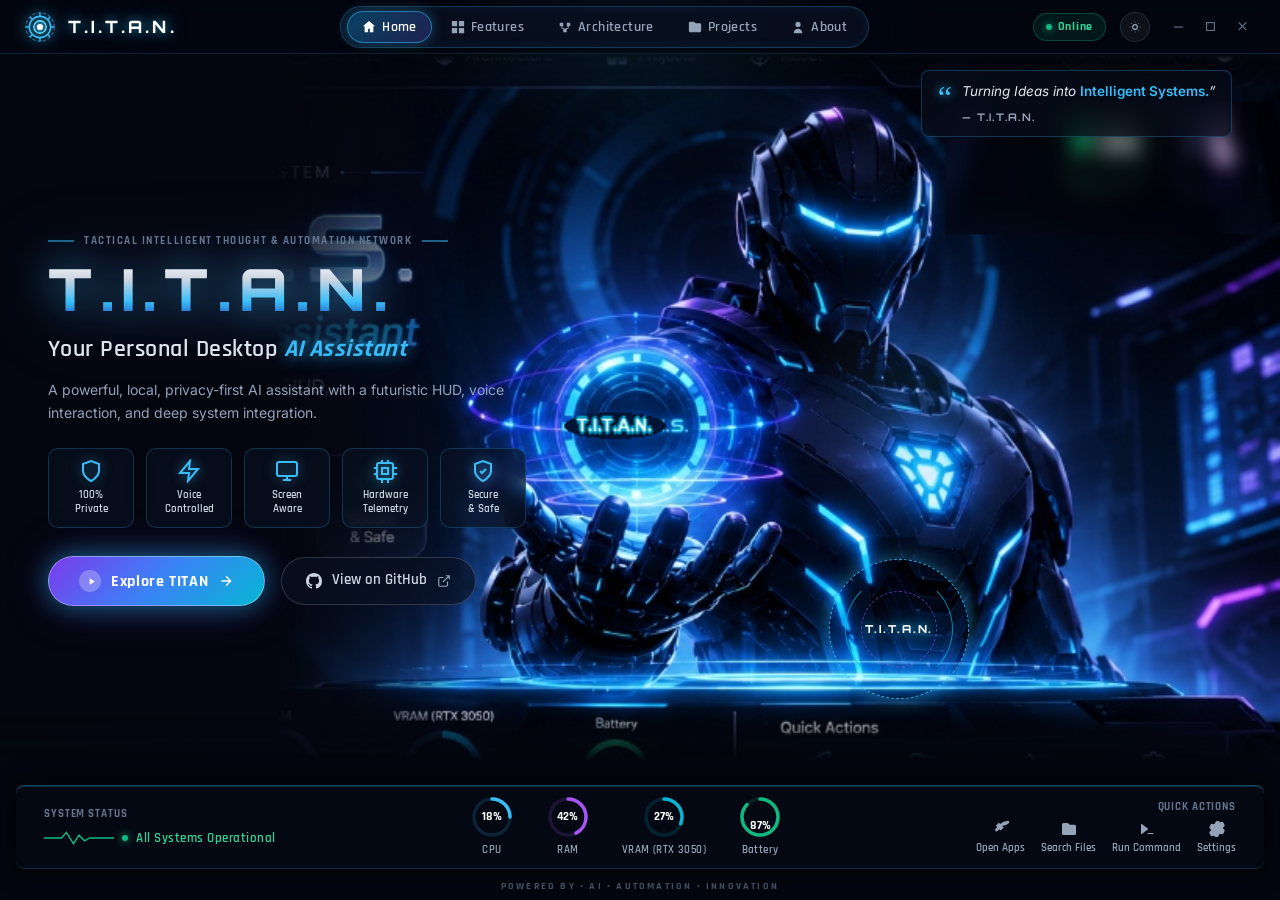
==== commit f71507d2: "feat: recreate futuristic cybernetic hero screen from image mockup, update name to TITAN everywhere" ====
--- a/ui/static/index.html
+++ b/ui/static/index.html
@@ -5,139 +5,291 @@
   <meta name="viewport" content="width=device-width, initial-scale=1.0">
   <title>TITAN</title>
   <link rel="stylesheet" href="style.css">
-  <!-- Professional Modern Typography: Inter & JetBrains Mono -->
+  <!-- Futuristic Sci-Fi Typography: Orbitron, Rajdhani, Inter & JetBrains Mono -->
   <link rel="preconnect" href="https://fonts.googleapis.com">
   <link rel="preconnect" href="https://fonts.gstatic.com" crossorigin>
-  <link href="https://fonts.googleapis.com/css2?family=Inter:wght@300;400;500;600;700&family=JetBrains+Mono:wght@400;500;600&display=swap" rel="stylesheet">
+  <link href="https://fonts.googleapis.com/css2?family=Orbitron:wght@500;600;700;800;900&family=Rajdhani:wght@500;600;700&family=Inter:wght@300;400;500;600;700&family=JetBrains+Mono:wght@400;500;600&display=swap" rel="stylesheet">
 </head>
 <body class="dark-theme">
-  <!-- ==================== HUMANLY CRAFTED HERO SCREEN ==================== -->
+  <!-- ==================== FUTURISTIC CYBERNETIC HERO SCREEN (RECREATED) ==================== -->
   <div class="hero-screen" id="heroScreen">
-    <!-- Ambient Lighting Effect -->
-    <div class="hero-ambient-beam"></div>
-    <div class="hero-ambient-glow"></div>
-    <div class="hero-grid-bg"></div>
-
-    <!-- Frameless Window Controls -->
-    <div class="hero-topbar pywebview-drag-region">
-      <div class="hero-topbar-left">
-        <div class="hero-status-pill">
-          <span class="hero-live-indicator"></span>
-          <span>SYSTEM READY</span>
-          <span class="pill-divider">/</span>
-          <span class="pill-muted">SOVEREIGN WORKSPACE</span>
-        </div>
-      </div>
-      <div class="window-controls">
-        <button class="win-btn minimize" onclick="minimizeWindow()" title="Minimize">
-          <svg viewBox="0 0 12 12"><rect width="10" height="1.2" x="1" y="6" fill="currentColor"/></svg>
+    <!-- Ambient Cyber Glows -->
+    <div class="hero-cyber-ambient-top"></div>
+    <div class="hero-cyber-ambient-orb"></div>
+
+    <!-- Top Cybernetic Navigation Bar -->
+    <header class="hero-cyber-nav pywebview-drag-region">
+      <!-- Left Brand with Glowing Arc Reactor -->
+      <div class="hero-nav-brand" onclick="setHeroTab('home')">
+        <div class="arc-reactor-emblem">
+          <svg viewBox="0 0 36 36" class="arc-reactor-svg">
+            <circle cx="18" cy="18" r="16" fill="none" stroke="rgba(56, 189, 248, 0.45)" stroke-width="1.5" stroke-dasharray="4 2"/>
+            <circle cx="18" cy="18" r="12" fill="none" stroke="#38bdf8" stroke-width="1.8"/>
+            <circle cx="18" cy="18" r="7" fill="rgba(56, 189, 248, 0.25)" stroke="#67e8f9" stroke-width="1.5"/>
+            <circle cx="18" cy="18" r="3.5" fill="#ffffff" filter="drop-shadow(0 0 6px #38bdf8)"/>
+            <path d="M18 2V6 M18 30V34 M2 18H6 M30 18H34 M6.7 6.7L9.5 9.5 M26.5 26.5L29.3 29.3 M6.7 29.3L9.5 26.5 M26.5 9.5L29.3 6.7" stroke="#38bdf8" stroke-width="1.5"/>
+          </svg>
+        </div>
+        <span class="hero-brand-name">T.I.T.A.N.</span>
+      </div>
+
+      <!-- Center Nav HUD Capsule -->
+      <nav class="hero-nav-capsule">
+        <button class="nav-hud-tab active" id="tabNavHome" onclick="setHeroTab('home')">
+          <svg viewBox="0 0 16 16" fill="currentColor"><path d="M8 1L1 7h2v7h4v-4h2v4h4V7h2L8 1z"/></svg>
+          <span>Home</span>
         </button>
-        <button class="win-btn maximize" onclick="maximizeWindow()" title="Maximize / Restore">
-          <svg viewBox="0 0 12 12"><rect width="8.5" height="8.5" x="1.75" y="1.75" fill="none" stroke="currentColor" stroke-width="1.2"/></svg>
+        <button class="nav-hud-tab" id="tabNavFeatures" onclick="setHeroTab('features')">
+          <svg viewBox="0 0 16 16" fill="currentColor"><path d="M1 1h6v6H1V1zm8 0h6v6H9V1zm-8 8h6v6H1V9zm8 0h6v6H9V9z"/></svg>
+          <span>Features</span>
         </button>
-        <button class="win-btn close" onclick="closeWindow()" title="Close">
-          <svg viewBox="0 0 12 12"><path fill="currentColor" d="M2.22 1.16L6 4.94l3.78-3.78.84.84L6.84 5.78 10.62 9.56l-.84.84L6 6.62l-3.78 3.78-.84-.84L5.16 5.78 1.38 2z"/></svg>
+        <button class="nav-hud-tab" id="tabNavArchitecture" onclick="setHeroTab('architecture')">
+          <svg viewBox="0 0 16 16" fill="currentColor"><path d="M2 3h4v4H2V3zm8 0h4v4h-4V3zM6 10h4v4H6v-4zM4 7v3h3v-1H5V7H4zm8 0v3H9v-1h2V7h1z"/></svg>
+          <span>Architecture</span>
         </button>
-      </div>
+        <button class="nav-hud-tab" id="tabNavProjects" onclick="setHeroTab('projects')">
+          <svg viewBox="0 0 16 16" fill="currentColor"><path d="M1 3.5A1.5 1.5 0 012.5 2h3.879a1.5 1.5 0 011.06.44l1.122 1.12a.5.5 0 00.353.146H13.5A1.5 1.5 0 0115 5.2v7.3a1.5 1.5 0 01-1.5 1.5h-11A1.5 1.5 0 011 12.5v-9z"/></svg>
+          <span>Projects</span>
+        </button>
+        <button class="nav-hud-tab" id="tabNavAbout" onclick="setHeroTab('about')">
+          <svg viewBox="0 0 16 16" fill="currentColor"><path d="M8 8a3 3 0 100-6 3 3 0 000 6zm-5 7a5 5 0 0110 0H3z"/></svg>
+          <span>About</span>
+        </button>
+      </nav>
+
+      <!-- Right Controls: Status, Theme Toggle, Window Controls -->
+      <div class="hero-nav-actions">
+        <div class="hero-online-status">
+          <span class="online-dot"></span>
+          <span>Online</span>
+        </div>
+        <button class="hero-theme-toggle" onclick="toggleTheme()" title="Toggle Theme">
+          <svg class="theme-icon" viewBox="0 0 24 24" fill="none" stroke="currentColor" stroke-width="2">
+            <path d="M12 3v1m0 16v1m9-9h-1M4 12H3m15.364 6.364l-.707-.707M6.343 6.343l-.707-.707m12.728 0l-.707.707M6.343 17.657l-.707.707M16 12a4 4 0 11-8 0 4 4 0 018 0z"/>
+          </svg>
+        </button>
+        <div class="hero-win-controls">
+          <button class="win-btn minimize" onclick="minimizeWindow()" title="Minimize">
+            <svg viewBox="0 0 12 12"><rect width="10" height="1.2" x="1" y="6" fill="currentColor"/></svg>
+          </button>
+          <button class="win-btn maximize" onclick="maximizeWindow()" title="Maximize / Restore">
+            <svg viewBox="0 0 12 12"><rect width="8.5" height="8.5" x="1.75" y="1.75" fill="none" stroke="currentColor" stroke-width="1.2"/></svg>
+          </button>
+          <button class="win-btn close" onclick="closeWindow()" title="Close">
+            <svg viewBox="0 0 12 12"><path fill="currentColor" d="M2.22 1.16L6 4.94l3.78-3.78.84.84L6.84 5.78 10.62 9.56l-.84.84L6 6.62l-3.78 3.78-.84-.84L5.16 5.78 1.38 2z"/></svg>
+          </button>
+        </div>
+      </div>
+    </header>
+
+    <!-- Main Stage Section -->
+    <main class="hero-cyber-stage">
+      <!-- Left Column: Typography, Badges, Buttons -->
+      <div class="hero-left-column">
+        <!-- Eyebrow with Sci-Fi Dashes -->
+        <div class="hero-eyebrow">
+          <span class="dash-line"></span>
+          <span class="eyebrow-text">TACTICAL INTELLIGENT THOUGHT & AUTOMATION NETWORK</span>
+          <span class="dash-line"></span>
+        </div>
+
+        <!-- Huge 3D Metallic Glowing Title -->
+        <h1 class="hero-cyber-title">T.I.T.A.N.</h1>
+
+        <!-- Subtitle with Glowing Cyan Accent -->
+        <h2 class="hero-cyber-subtitle">Your Personal Desktop <span class="cyan-italic-glow">AI Assistant</span></h2>
+
+        <!-- Description -->
+        <p class="hero-cyber-desc">
+          A powerful, local, privacy-first AI assistant with a futuristic HUD, voice interaction, and deep system integration.
+        </p>
+
+        <!-- 5 Feature Icon Badges Row -->
+        <div class="hero-cyber-badges">
+          <div class="cyber-badge-card" title="100% Offline & Local Private Execution">
+            <div class="badge-icon">
+              <svg viewBox="0 0 24 24" fill="none" stroke="#38bdf8" stroke-width="2"><path d="M12 22s8-4 8-10V5l-8-3-8 3v7c0 6 8 10 8 10z"/></svg>
+            </div>
+            <span class="badge-label">100%<br>Private</span>
+          </div>
+
+          <div class="cyber-badge-card" title="Neural Voice Engine & Wake-Word Detection">
+            <div class="badge-icon">
+              <svg viewBox="0 0 24 24" fill="none" stroke="#38bdf8" stroke-width="2"><path d="M13 2L3 14h9l-1 8 10-12h-9l1-8z"/></svg>
+            </div>
+            <span class="badge-label">Voice<br>Controlled</span>
+          </div>
+
+          <div class="cyber-badge-card" title="Multi-Modal Vision & Screen Sense Debugger">
+            <div class="badge-icon">
+              <svg viewBox="0 0 24 24" fill="none" stroke="#38bdf8" stroke-width="2"><rect x="2" y="3" width="20" height="14" rx="2"/><path d="M8 21h8m-4-4v4"/></svg>
+            </div>
+            <span class="badge-label">Screen<br>Aware</span>
+          </div>
+
+          <div class="cyber-badge-card" title="Real-Time RTX 3050 & System Telemetry">
+            <div class="badge-icon">
+              <svg viewBox="0 0 24 24" fill="none" stroke="#38bdf8" stroke-width="2"><rect x="4" y="4" width="16" height="16" rx="2"/><rect x="9" y="9" width="6" height="6"/><path d="M9 1v3m6-3v3m-6 17v3m6-3v3M1 9h3m-3 6h3m17-6h3m-3 6h3"/></svg>
+            </div>
+            <span class="badge-label">Hardware<br>Telemetry</span>
+          </div>
+
+          <div class="cyber-badge-card" title="Zero Cloud Subscriptions & Sandboxed Guardrails">
+            <div class="badge-icon">
+              <svg viewBox="0 0 24 24" fill="none" stroke="#38bdf8" stroke-width="2"><path d="M12 22s8-4 8-10V5l-8-3-8 3v7c0 6 8 10 8 10z"/><path d="M9 12l2 2 4-4"/></svg>
+            </div>
+            <span class="badge-label">Secure<br>& Safe</span>
+          </div>
+        </div>
+
+        <!-- Action Buttons Row -->
+        <div class="hero-cyber-actions">
+          <button class="hero-primary-glow-btn" id="btnExploreTitan" onclick="launchMainAgent()">
+            <span class="btn-play-orb">
+              <svg viewBox="0 0 24 24" fill="currentColor"><path d="M8 5v14l11-7z"/></svg>
+            </span>
+            <span class="btn-text">Explore TITAN</span>
+            <svg class="btn-arrow" viewBox="0 0 24 24" fill="none" stroke="currentColor" stroke-width="2"><path d="M5 12h14M12 5l7 7-7 7"/></svg>
+          </button>
+
+          <a href="https://github.com/vishwajith2402/JARVIS" target="_blank" class="hero-secondary-glass-btn" title="View Source Code on GitHub">
+            <svg class="github-svg" viewBox="0 0 24 24" fill="currentColor"><path d="M12 0C5.37 0 0 5.37 0 12c0 5.31 3.435 9.795 8.205 11.385.6.105.825-.255.825-.57 0-.285-.015-1.23-.015-2.235-3.015.555-3.795-.735-4.035-1.41-.135-.345-.72-1.41-1.23-1.695-.42-.225-1.02-.78-.015-.795.945-.015 1.62.87 1.845 1.23 1.08 1.815 2.805 1.305 3.495.99.105-.78.42-1.305.765-1.605-2.67-.3-5.46-1.335-5.46-5.925 0-1.305.465-2.385 1.23-3.225-.12-.3-.54-1.53.12-3.18 0 0 1.005-.315 3.3 1.23.96-.27 1.98-.405 3-.405s2.04.135 3 .405c2.295-1.56 3.3-1.23 3.3-1.23.66 1.65.24 2.88.12 3.18.765.84 1.23 1.905 1.23 3.225 0 4.605-2.805 5.625-5.475 5.925.435.375.81 1.095.81 2.22 0 1.605-.015 2.895-.015 3.3 0 .315.225.69.825.57A12.02 12.02 0 0024 12c0-6.63-5.37-12-12-12z"/></svg>
+            <span>View on GitHub</span>
+            <svg class="ext-arrow" viewBox="0 0 24 24" fill="none" stroke="currentColor" stroke-width="2"><path d="M18 13v6a2 2 0 01-2 2H5a2 2 0 01-2-2V8a2 2 0 012-2h6M15 3h6v6M10 14L21 3"/></svg>
+          </a>
+        </div>
+      </div>
+
+      <!-- Right Column: Quote + Interactive Holographic Mech Graphic -->
+      <div class="hero-right-column">
+        <!-- Floating Quote Badge -->
+        <div class="hero-quote-card">
+          <div class="quote-symbol">“</div>
+          <div class="quote-content">
+            <p class="quote-text">Turning Ideas into <em>Intelligent Systems.</em>”</p>
+            <span class="quote-author">— T.I.T.A.N.</span>
+          </div>
+        </div>
+
+        <!-- The Mech & Live Animated Hologram Overlay -->
+        <div class="hero-mech-container">
+          <div class="hero-hologram-overlay" title="TITAN Neural Core Hologram">
+            <div class="holo-ring holo-ring-1"></div>
+            <div class="holo-ring holo-ring-2"></div>
+            <div class="holo-ring holo-ring-3"></div>
+            <div class="holo-core-text">T.I.T.A.N.</div>
+          </div>
+        </div>
+      </div>
+    </main>
+
+    <!-- Bottom Futuristic Sci-Fi HUD Dashboard Bar -->
+    <footer class="hero-cyber-hud-bar">
+      <!-- Left: System Status & EKG Waveform -->
+      <div class="hud-status-block">
+        <div class="hud-section-label">System Status</div>
+        <div class="hud-operational-row">
+          <svg class="hud-ekg-line" viewBox="0 0 100 24">
+            <path d="M0 12 H25 L32 4 L42 20 L50 8 L58 16 L65 12 H100" fill="none" stroke="#10b981" stroke-width="2"/>
+          </svg>
+          <span class="status-pulse-dot"></span>
+          <span class="status-live-text">All Systems Operational</span>
+        </div>
+      </div>
+
+      <!-- Center: 4 Live Radial Telemetry Gauges -->
+      <div class="hud-gauges-block">
+        <!-- CPU Gauge -->
+        <div class="hud-gauge-item">
+          <div class="gauge-ring-box">
+            <svg viewBox="0 0 44 44" class="gauge-svg">
+              <circle cx="22" cy="22" r="18" class="gauge-bg" stroke="rgba(56, 189, 248, 0.15)"/>
+              <circle cx="22" cy="22" r="18" class="gauge-fill cpu-fill" id="svgCpuCircle" stroke="#38bdf8" stroke-dasharray="113" stroke-dashoffset="85"/>
+            </svg>
+            <span class="gauge-val" id="heroGaugeCpu">18%</span>
+          </div>
+          <span class="gauge-label">CPU</span>
+        </div>
+
+        <!-- RAM Gauge -->
+        <div class="hud-gauge-item">
+          <div class="gauge-ring-box">
+            <svg viewBox="0 0 44 44" class="gauge-svg">
+              <circle cx="22" cy="22" r="18" class="gauge-bg" stroke="rgba(168, 85, 247, 0.15)"/>
+              <circle cx="22" cy="22" r="18" class="gauge-fill ram-fill" id="svgRamCircle" stroke="#a855f7" stroke-dasharray="113" stroke-dashoffset="65"/>
+            </svg>
+            <span class="gauge-val" id="heroGaugeRam">42%</span>
+          </div>
+          <span class="gauge-label">RAM</span>
+        </div>
+
+        <!-- VRAM (RTX 3050) Gauge -->
+        <div class="hud-gauge-item">
+          <div class="gauge-ring-box">
+            <svg viewBox="0 0 44 44" class="gauge-svg">
+              <circle cx="22" cy="22" r="18" class="gauge-bg" stroke="rgba(6, 182, 212, 0.15)"/>
+              <circle cx="22" cy="22" r="18" class="gauge-fill vram-fill" id="svgVramCircle" stroke="#06b6d4" stroke-dasharray="113" stroke-dashoffset="78"/>
+            </svg>
+            <span class="gauge-val" id="heroGaugeVram">27%</span>
+          </div>
+          <span class="gauge-label">VRAM (RTX 3050)</span>
+        </div>
+
+        <!-- Battery Gauge -->
+        <div class="hud-gauge-item">
+          <div class="gauge-ring-box">
+            <svg viewBox="0 0 44 44" class="gauge-svg">
+              <circle cx="22" cy="22" r="18" class="gauge-bg" stroke="rgba(16, 185, 129, 0.15)"/>
+              <circle cx="22" cy="22" r="18" class="gauge-fill batt-fill" id="svgBattCircle" stroke="#10b981" stroke-dasharray="113" stroke-dashoffset="15"/>
+            </svg>
+            <div class="gauge-inner-batt">
+              <span class="gauge-val" id="heroGaugeBatt">87%</span>
+            </div>
+          </div>
+          <span class="gauge-label">Battery</span>
+        </div>
+      </div>
+
+      <!-- Right: Quick Actions -->
+      <div class="hud-quick-block">
+        <div class="hud-section-label">Quick Actions</div>
+        <div class="hud-actions-grid">
+          <button class="hud-action-btn" onclick="launchMainAgent('apps')" title="Launch Workspace Applications">
+            <svg viewBox="0 0 16 16" fill="currentColor"><path d="M14.064 0a8.75 8.75 0 00-6.187 2.563l-.438.437L6.375 2.125a.75.75 0 00-1.06 0L3.25 4.19a.75.75 0 000 1.06l.875.875-2.063 2.063a.75.75 0 000 1.06l1.06 1.063a.75.75 0 001.063 0l2.063-2.063.875.875a.75.75 0 001.06 0l2.063-2.063a.75.75 0 000-1.06l-.875-.875.438-.438A8.75 8.75 0 0016 1.936V0h-1.936z"/></svg>
+            <span>Open Apps</span>
+          </button>
+          <button class="hud-action-btn" onclick="launchMainAgent('files')" title="Inspect Project Files">
+            <svg viewBox="0 0 16 16" fill="currentColor"><path d="M1 3.5A1.5 1.5 0 012.5 2h3.879a1.5 1.5 0 011.06.44l1.122 1.12a.5.5 0 00.353.146H13.5A1.5 1.5 0 0115 5.2v7.3a1.5 1.5 0 01-1.5 1.5h-11A1.5 1.5 0 011 12.5v-9z"/></svg>
+            <span>Search Files</span>
+          </button>
+          <button class="hud-action-btn" onclick="launchMainAgent('command')" title="Open Spotlight Command Palette (Ctrl+K)">
+            <svg viewBox="0 0 16 16" fill="currentColor"><path d="M2 3.5a.5.5 0 01.8-.4l6 4.5a.5.5 0 010 .8l-6 4.5A.5.5 0 012 12.5v-9zm7 8.5h5a.5.5 0 010 1H9a.5.5 0 010-1z"/></svg>
+            <span>Run Command</span>
+          </button>
+          <button class="hud-action-btn" onclick="launchMainAgent('settings')" title="System Settings">
+            <svg viewBox="0 0 16 16" fill="currentColor"><path d="M8 4.75a3.25 3.25 0 100 6.5 3.25 3.25 0 000-6.5zM9.5 8a1.5 1.5 0 11-3 0 1.5 1.5 0 013 0z"/><path d="M8 0a1.75 1.75 0 00-1.745 1.611l-.106.91a5.485 5.485 0 00-1.428.825l-.837-.417a1.75 1.75 0 00-2.222.686L.67 5.48a1.75 1.75 0 00.477 2.278l.73.547a5.52 5.52 0 000 1.39l-.73.547a1.75 1.75 0 00-.477 2.278l.992 1.865a1.75 1.75 0 002.222.686l.837-.417c.435.34.919.62 1.428.825l.106.91A1.75 1.75 0 008 16a1.75 1.75 0 001.745-1.611l.106-.91a5.485 5.485 0 001.428-.825l.837.417a1.75 1.75 0 002.222-.686l.992-1.865a1.75 1.75 0 00-.477-2.278l-.73-.547a5.52 5.52 0 000-1.39l.73-.547a1.75 1.75 0 00.477-2.278l-.992-1.865a1.75 1.75 0 00-2.222-.686l-.837.417a5.485 5.485 0 00-1.428-.825l-.106-.91A1.75 1.75 0 008 0z"/></svg>
+            <span>Settings</span>
+          </button>
+        </div>
+      </div>
+    </footer>
+
+    <!-- Very Bottom Sci-Fi Footer Edge -->
+    <div class="hero-cyber-foot-edge">
+      <span class="foot-edge-text">POWERED BY  •  AI  •  AUTOMATION  •  INNOVATION</span>
     </div>
 
-    <!-- Centerpiece Experience -->
-    <div class="hero-stage">
-      
-      <!-- Minimalist Precision Glyph Emblem -->
-      <div class="hero-emblem-container">
-        <div class="hero-emblem-backdrop"></div>
-        <svg class="hero-emblem" viewBox="0 0 48 48" fill="none">
-          <path d="M24 4L42 14V34L24 44L6 34V14L24 4Z" stroke="rgba(255,255,255,0.2)" stroke-width="1.5" stroke-linejoin="round"/>
-          <path d="M24 10L36 17V31L24 38L12 31V17L24 10Z" stroke="url(#emblemGrad)" stroke-width="1.75" stroke-linejoin="round"/>
-          <circle cx="24" cy="24" r="3.5" fill="#6366f1" filter="drop-shadow(0 0 8px #6366f1)"/>
-          <path d="M24 10V20.5M24 27.5V38M12 17L21 22M27 26L36 31M36 17L27 22M21 26L12 31" stroke="rgba(255,255,255,0.12)" stroke-width="1"/>
-          <defs>
-            <linearGradient id="emblemGrad" x1="12" y1="10" x2="36" y2="38" gradientUnits="userSpaceOnUse">
-              <stop stop-color="#818cf8"/>
-              <stop offset="0.5" stop-color="#38bdf8"/>
-              <stop offset="1" stop-color="#6366f1"/>
-            </linearGradient>
-          </defs>
-        </svg>
-      </div>
-
-      <!-- Human Crafted Headline & Narrative -->
-      <div class="hero-text-block">
-        <div class="hero-version-badge">
-          <span>TITAN OS</span>
-          <span class="dot-separator">•</span>
-          <span>v1.4 SOVEREIGN</span>
-        </div>
-        
-        <h1 class="hero-main-title">Personal AI, engineered without compromise.</h1>
-        
-        <p class="hero-narrative">
-          A private, autonomous desktop assistant designed for builders. Native window autopilot, executive business operations, and real-time live artifacts—running 100% on your local hardware.
-        </p>
-      </div>
-
-      <!-- Human-Crafted Tactile CTA Button -->
-      <div class="hero-action-cluster">
-        <button class="hero-launch-btn" id="btnLetsStart" onclick="launchMainAgent()">
-          <span class="btn-highlight-edge"></span>
-          <span class="btn-inner-content">
-            <span class="btn-spark-icon">
-              <svg viewBox="0 0 16 16" fill="currentColor"><path d="M8 1L9.8 5.6L14.4 7.4L9.8 9.2L8 13.8L6.2 9.2L1.6 7.4L6.2 5.6L8 1Z"/></svg>
-            </span>
-            <span class="btn-main-label">Let's Start</span>
-            <span class="btn-kbd-cue">↵</span>
-          </span>
-        </button>
-        <span class="hero-interaction-note">Press <kbd>Enter</kbd> or <kbd>Space</kbd> to launch workspace</span>
-      </div>
-
-      <!-- Refined Capabilities Deck -->
-      <div class="hero-capabilities-deck">
-        <div class="deck-item" onclick="launchMainAgent('chat')">
-          <div class="deck-index">01</div>
-          <div class="deck-meta">
-            <span class="deck-name">Desktop Autopilot</span>
-            <span class="deck-desc">Win32 window snapping, screen vision & process management</span>
-          </div>
-          <svg class="deck-arrow" viewBox="0 0 16 16"><path fill="none" stroke="currentColor" stroke-width="1.5" d="M6 3L11 8L6 13"/></svg>
-        </div>
-
-        <div class="deck-item" onclick="launchMainAgent('business')">
-          <div class="deck-index">02</div>
-          <div class="deck-meta">
-            <span class="deck-name">Autonomous C-Suite</span>
-            <span class="deck-desc">Strategic OKR decomposition, CRM pipeline & invoice ledger</span>
-          </div>
-          <svg class="deck-arrow" viewBox="0 0 16 16"><path fill="none" stroke="currentColor" stroke-width="1.5" d="M6 3L11 8L6 13"/></svg>
-        </div>
-
-        <div class="deck-item" onclick="launchMainAgent('artifacts')">
-          <div class="deck-index">03</div>
-          <div class="deck-meta">
-            <span class="deck-name">Live Generative Artifacts</span>
-            <span class="deck-desc">Interactive web tools, Lovable apps & Figma design specs</span>
-          </div>
-          <svg class="deck-arrow" viewBox="0 0 16 16"><path fill="none" stroke="currentColor" stroke-width="1.5" d="M6 3L11 8L6 13"/></svg>
-        </div>
-      </div>
-
-    </div>
-
-    <!-- Human-Crafted Minimal Spec Bar -->
-    <div class="hero-foot-bar">
-      <div class="spec-cluster">
-        <span>HP VICTUS 15</span>
-        <span class="foot-sep">/</span>
-        <span>RYZEN 5 (12T)</span>
-        <span class="foot-sep">/</span>
-        <span>RTX 3050 4GB VRAM</span>
-        <span class="foot-sep">/</span>
-        <span>LOCAL RUNTIME</span>
-      </div>
-      <div class="privacy-note">
-        <span class="shield-icon"><svg viewBox="0 0 16 16" fill="currentColor"><path d="M8 1L2 3.5V7.5C2 11.2 4.6 14.6 8 15.5C11.4 14.6 14 11.2 14 7.5V3.5L8 1Z"/></svg></span>
-        <span>100% PRIVATE • ZERO DATA EXFILTRATION</span>
+    <!-- HUD Modal Overlays for Features, Architecture, Projects, About -->
+    <div class="hero-hud-modal" id="heroHudModal">
+      <div class="hud-modal-backdrop" onclick="closeHeroModal()"></div>
+      <div class="hud-modal-content">
+        <div class="hud-modal-header">
+          <span class="hud-modal-title" id="heroModalTitle">TITAN ARCHITECTURE</span>
+          <button class="hud-modal-close" onclick="closeHeroModal()">✕</button>
+        </div>
+        <div class="hud-modal-body" id="heroModalBody">
+          <!-- Dynamic Content Inserted Here -->
+        </div>
       </div>
     </div>
   </div>
@@ -466,7 +618,7 @@
             <div class="research-results-box">
               <div class="box-header">Recent Index Status</div>
               <div class="result-content" id="indexStatusText">
-                Indexed repositories: <strong>JARVIS / TITAN</strong> (37 code & markdown files registered).
+                Indexed repositories: <strong>TITAN Workspace</strong> (37 code & markdown files registered).
               </div>
             </div>
           </div>
--- a/ui/static/style.css
+++ b/ui/static/style.css
@@ -1530,16 +1530,21 @@
 }
 
 /* ==========================================================================
-   HUMAN-CRAFTED TITAN HERO SCREEN (Linear / Apple / Raycast Obsidian Standard)
+   FUTURISTIC CYBERNETIC HERO SCREEN (Recreated from High-Tech Mockup)
    ========================================================================== */
 .hero-screen {
   position: fixed;
   inset: 0;
   z-index: 99999;
-  background-color: #08090d;
+  background-color: #030611;
   background-image: 
-    radial-gradient(ellipse 90% 55% at 50% -15%, rgba(99, 102, 241, 0.16), transparent 70%),
-    radial-gradient(circle at 50% 110%, rgba(14, 165, 233, 0.08), transparent 50%);
+    url('assets/titan_hero_bg.png'),
+    radial-gradient(ellipse 70% 60% at 75% 45%, rgba(6, 182, 212, 0.16), transparent 70%),
+    radial-gradient(circle at 20% 35%, rgba(99, 102, 241, 0.12), transparent 50%),
+    radial-gradient(circle at 50% 100%, #03050c 0%, #010204 100%);
+  background-size: cover;
+  background-position: center right;
+  background-repeat: no-repeat;
   display: flex;
   flex-direction: column;
   justify-content: space-between;
@@ -1555,406 +1560,793 @@
 }
 
 /* Ambient Subtle Lighting */
-.hero-ambient-beam {
+.hero-cyber-ambient-top {
   position: absolute;
-  top: -160px;
+  top: -120px;
   left: 50%;
   transform: translateX(-50%);
-  width: 760px;
-  height: 380px;
-  background: conic-gradient(from 180deg at 50% 50%, rgba(99, 102, 241, 0.18) 0deg, rgba(56, 189, 248, 0.10) 70deg, transparent 130deg, transparent 230deg, rgba(99, 102, 241, 0.18) 360deg);
-  filter: blur(65px);
+  width: 600px;
+  height: 240px;
+  background: radial-gradient(circle, rgba(56, 189, 248, 0.14) 0%, transparent 70%);
+  filter: blur(50px);
   pointer-events: none;
-  border-radius: 50%;
-  opacity: 0.8;
-}
-
-.hero-ambient-glow {
+}
+
+.hero-cyber-ambient-orb {
   position: absolute;
-  top: 25%;
-  left: 50%;
-  transform: translate(-50%, -50%);
-  width: 500px;
-  height: 280px;
-  background: radial-gradient(circle, rgba(99, 102, 241, 0.12) 0%, rgba(14, 165, 233, 0.04) 50%, transparent 75%);
-  filter: blur(60px);
+  right: 28%;
+  top: 45%;
+  transform: translate(50%, -50%);
+  width: 260px;
+  height: 260px;
+  background: radial-gradient(circle, rgba(6, 182, 212, 0.22) 0%, rgba(99, 102, 241, 0.1) 50%, transparent 75%);
+  filter: blur(40px);
   pointer-events: none;
 }
 
-.hero-grid-bg {
-  position: absolute;
-  inset: 0;
-  background-image: 
-    linear-gradient(rgba(255, 255, 255, 0.02) 1px, transparent 1px),
-    linear-gradient(90deg, rgba(255, 255, 255, 0.02) 1px, transparent 1px);
-  background-size: 48px 48px;
-  mask-image: radial-gradient(ellipse 75% 65% at 50% 35%, black 20%, transparent 85%);
-  pointer-events: none;
-}
-
-/* Topbar & Frameless Window Controls */
-.hero-topbar {
+/* Top Cybernetic Navigation Bar */
+.hero-cyber-nav {
   display: flex;
   justify-content: space-between;
   align-items: center;
-  height: 52px;
-  padding: 0 22px;
-  z-index: 10;
-}
-
-.hero-topbar-left {
-  display: flex;
-  align-items: center;
-}
-
-.hero-status-pill {
-  display: inline-flex;
-  align-items: center;
-  gap: 8px;
+  height: 54px;
+  padding: 0 24px;
+  z-index: 20;
+  border-bottom: 1px solid rgba(56, 189, 248, 0.18);
+  background: rgba(3, 7, 18, 0.55);
+  backdrop-filter: blur(14px);
+}
+
+.hero-nav-brand {
+  display: flex;
+  align-items: center;
+  gap: 12px;
+  cursor: pointer;
+}
+
+.arc-reactor-emblem {
+  width: 32px;
+  height: 32px;
+  display: flex;
+  align-items: center;
+  justify-content: center;
+}
+
+.arc-reactor-svg {
+  width: 100%;
+  height: 100%;
+  filter: drop-shadow(0 0 8px rgba(56, 189, 248, 0.8));
+  animation: arcPulse 4s infinite ease-in-out;
+}
+
+@keyframes arcPulse {
+  0%, 100% { transform: scale(1); filter: drop-shadow(0 0 8px rgba(56, 189, 248, 0.8)); }
+  50% { transform: scale(1.04); filter: drop-shadow(0 0 14px rgba(56, 189, 248, 1)); }
+}
+
+.hero-brand-name {
+  font-family: 'Orbitron', var(--font-sans);
+  font-size: 17px;
+  font-weight: 800;
+  letter-spacing: 0.18em;
+  color: #ffffff;
+  text-shadow: 0 0 12px rgba(56, 189, 248, 0.8), 0 0 24px rgba(56, 189, 248, 0.4);
+}
+
+/* Center Nav HUD Capsule */
+.hero-nav-capsule {
+  display: flex;
+  align-items: center;
+  gap: 4px;
+  padding: 4px 6px;
+  border-radius: 9999px;
+  background: rgba(10, 18, 35, 0.7);
+  border: 1px solid rgba(56, 189, 248, 0.25);
+  box-shadow: 0 4px 20px rgba(0, 0, 0, 0.4), inset 0 0 12px rgba(56, 189, 248, 0.08);
+}
+
+.nav-hud-tab {
+  display: flex;
+  align-items: center;
+  gap: 6px;
+  padding: 6px 14px;
+  border-radius: 9999px;
+  color: #94a3b8;
+  font-family: 'Rajdhani', sans-serif;
+  font-size: 13.5px;
+  font-weight: 600;
+  letter-spacing: 0.03em;
+  border: 1px solid transparent;
+  background: transparent;
+  cursor: pointer;
+  transition: all 0.2s ease;
+}
+
+.nav-hud-tab svg {
+  width: 14px;
+  height: 14px;
+}
+
+.nav-hud-tab:hover {
+  color: #38bdf8;
+  background: rgba(56, 189, 248, 0.08);
+}
+
+.nav-hud-tab.active {
+  color: #ffffff;
+  background: linear-gradient(135deg, rgba(14, 165, 233, 0.35), rgba(99, 102, 241, 0.25));
+  border-color: rgba(56, 189, 248, 0.5);
+  box-shadow: 0 0 14px rgba(56, 189, 248, 0.35);
+}
+
+/* Right Nav Controls */
+.hero-nav-actions {
+  display: flex;
+  align-items: center;
+  gap: 14px;
+}
+
+.hero-online-status {
+  display: flex;
+  align-items: center;
+  gap: 6px;
   padding: 4px 12px;
   border-radius: 9999px;
-  background: rgba(255, 255, 255, 0.03);
-  border: 1px solid rgba(255, 255, 255, 0.07);
-  font-family: var(--font-mono);
-  font-size: 11px;
-  font-weight: 500;
-  color: #cbd5e1;
+  background: rgba(16, 185, 129, 0.1);
+  border: 1px solid rgba(16, 185, 129, 0.3);
+  font-family: 'Rajdhani', sans-serif;
+  font-size: 12px;
+  font-weight: 700;
+  color: #34d399;
   letter-spacing: 0.06em;
-  box-shadow: 0 1px 2px rgba(0, 0, 0, 0.3);
-}
-
-.hero-live-indicator {
+}
+
+.online-dot {
   width: 6px;
   height: 6px;
   border-radius: 50%;
   background: #10b981;
-  box-shadow: 0 0 10px rgba(16, 185, 129, 0.8);
-  animation: heroPulseGreen 2.4s infinite;
-}
-
-@keyframes heroPulseGreen {
-  0%, 100% { opacity: 1; transform: scale(1); }
-  50% { opacity: 0.5; transform: scale(0.85); }
-}
-
-.pill-divider {
-  color: rgba(255, 255, 255, 0.2);
-  font-weight: 300;
-}
-
-.pill-muted {
-  color: #64748b;
-  font-size: 10.5px;
-}
-
-/* Centerpiece Experience */
-.hero-stage {
+  box-shadow: 0 0 8px #10b981;
+  animation: heroPulseGreen 2s infinite;
+}
+
+.hero-theme-toggle {
+  width: 30px;
+  height: 30px;
+  border-radius: 50%;
+  background: rgba(255, 255, 255, 0.05);
+  border: 1px solid rgba(255, 255, 255, 0.1);
+  color: #94a3b8;
+  display: flex;
+  align-items: center;
+  justify-content: center;
+  cursor: pointer;
+  transition: all 0.2s ease;
+}
+
+.hero-theme-toggle:hover {
+  color: #ffffff;
+  border-color: rgba(56, 189, 248, 0.4);
+}
+
+.hero-theme-toggle .theme-icon {
+  width: 14px;
+  height: 14px;
+}
+
+.hero-win-controls {
+  display: flex;
+  align-items: center;
+  gap: 4px;
+}
+
+/* Main Stage Section */
+.hero-cyber-stage {
+  display: flex;
+  justify-content: space-between;
+  align-items: center;
+  padding: 16px 48px;
   flex: 1;
-  display: flex;
-  flex-direction: column;
-  align-items: center;
-  justify-content: center;
-  max-width: 860px;
+  position: relative;
+  max-width: 1400px;
   margin: 0 auto;
   width: 100%;
-  padding: 10px 24px;
+  z-index: 5;
+}
+
+/* Left Column */
+.hero-left-column {
+  max-width: 580px;
+  z-index: 10;
+  text-align: left;
+}
+
+.hero-eyebrow {
+  display: flex;
+  align-items: center;
+  gap: 10px;
+  margin-bottom: 8px;
+}
+
+.dash-line {
+  width: 26px;
+  height: 1.5px;
+  background: rgba(56, 189, 248, 0.5);
+}
+
+.eyebrow-text {
+  font-family: 'Rajdhani', var(--font-mono);
+  font-size: 11px;
+  font-weight: 700;
+  color: #64748b;
+  letter-spacing: 0.14em;
+  text-transform: uppercase;
+}
+
+.hero-cyber-title {
+  font-family: 'Orbitron', var(--font-sans);
+  font-size: 58px;
+  font-weight: 900;
+  letter-spacing: 0.14em;
+  line-height: 1.1;
+  margin: 6px 0 10px;
+  text-transform: uppercase;
+  background: linear-gradient(180deg, #ffffff 0%, #cbd5e1 35%, #38bdf8 70%, #1e40af 100%);
+  -webkit-background-clip: text;
+  -webkit-text-fill-color: transparent;
+  filter: drop-shadow(0 0 20px rgba(56, 189, 248, 0.7)) drop-shadow(0 0 40px rgba(99, 102, 241, 0.4));
+}
+
+.hero-cyber-subtitle {
+  font-family: 'Rajdhani', var(--font-sans);
+  font-size: 24px;
+  font-weight: 600;
+  letter-spacing: 0.02em;
+  color: #e2e8f0;
+  margin-bottom: 12px;
+}
+
+.cyan-italic-glow {
+  color: #38bdf8;
+  font-style: italic;
+  font-weight: 700;
+  text-shadow: 0 0 16px rgba(56, 189, 248, 0.85);
+}
+
+.hero-cyber-desc {
+  font-size: 14px;
+  line-height: 1.6;
+  color: #94a3b8;
+  max-width: 490px;
+  margin-bottom: 24px;
+}
+
+/* 5 Feature Badges */
+.hero-cyber-badges {
+  display: flex;
+  gap: 12px;
+  margin-bottom: 28px;
+}
+
+.cyber-badge-card {
+  display: flex;
+  flex-direction: column;
+  align-items: center;
+  justify-content: center;
+  width: 86px;
+  height: 80px;
+  border-radius: 10px;
+  background: rgba(10, 18, 35, 0.65);
+  border: 1px solid rgba(56, 189, 248, 0.22);
+  backdrop-filter: blur(8px);
   text-align: center;
-  z-index: 5;
-}
-
-/* Precision Glyph Emblem */
-.hero-emblem-container {
-  position: relative;
-  width: 68px;
-  height: 68px;
-  margin-bottom: 22px;
+  transition: all 0.25s ease;
+  cursor: default;
+}
+
+.cyber-badge-card:hover {
+  border-color: #38bdf8;
+  background: rgba(14, 165, 233, 0.16);
+  transform: translateY(-3px);
+  box-shadow: 0 6px 20px rgba(56, 189, 248, 0.35);
+}
+
+.badge-icon {
+  width: 24px;
+  height: 24px;
+  margin-bottom: 6px;
   display: flex;
   align-items: center;
   justify-content: center;
 }
 
-.hero-emblem-backdrop {
-  position: absolute;
-  inset: -6px;
-  border-radius: 20px;
-  background: radial-gradient(circle, rgba(99, 102, 241, 0.22) 0%, transparent 70%);
-  filter: blur(10px);
-}
-
-.hero-emblem {
-  width: 52px;
-  height: 52px;
-  transition: transform 0.4s cubic-bezier(0.16, 1, 0.3, 1), filter 0.4s ease;
-  filter: drop-shadow(0 4px 14px rgba(99, 102, 241, 0.3));
-}
-
-.hero-emblem-container:hover .hero-emblem {
-  transform: scale(1.06);
-  filter: drop-shadow(0 6px 20px rgba(99, 102, 241, 0.5));
-}
-
-/* Typography & Narrative */
-.hero-text-block {
-  display: flex;
-  flex-direction: column;
-  align-items: center;
-}
-
-.hero-version-badge {
-  display: inline-flex;
-  align-items: center;
-  gap: 6px;
-  padding: 3px 10px;
-  border-radius: 6px;
-  background: rgba(99, 102, 241, 0.08);
-  border: 1px solid rgba(99, 102, 241, 0.22);
-  font-family: var(--font-mono);
+.badge-icon svg {
+  width: 100%;
+  height: 100%;
+  filter: drop-shadow(0 0 6px rgba(56, 189, 248, 0.6));
+}
+
+.badge-label {
+  font-family: 'Rajdhani', sans-serif;
   font-size: 11px;
   font-weight: 600;
-  color: #a5b4fc;
-  letter-spacing: 0.05em;
-  margin-bottom: 16px;
-}
-
-.hero-version-badge .dot-separator {
-  color: rgba(165, 180, 252, 0.4);
-}
-
-.hero-main-title {
-  font-size: 40px;
+  color: #cbd5e1;
+  line-height: 1.25;
+}
+
+/* Action Buttons */
+.hero-cyber-actions {
+  display: flex;
+  align-items: center;
+  gap: 16px;
+}
+
+.hero-primary-glow-btn {
+  display: inline-flex;
+  align-items: center;
+  gap: 10px;
+  padding: 13px 30px;
+  border-radius: 9999px;
+  background: linear-gradient(135deg, #7c3aed 0%, #3b82f6 50%, #06b6d4 100%);
+  border: 1px solid rgba(255, 255, 255, 0.35);
+  color: #ffffff;
+  font-family: 'Rajdhani', var(--font-sans);
+  font-size: 16px;
   font-weight: 700;
-  letter-spacing: -0.03em;
-  line-height: 1.18;
-  color: #f8fafc;
-  margin-bottom: 14px;
-  max-width: 660px;
-  font-family: var(--font-sans);
-  background: linear-gradient(180deg, #ffffff 40%, rgba(255, 255, 255, 0.72) 100%);
-  -webkit-background-clip: text;
-  -webkit-text-fill-color: transparent;
-}
-
-.hero-narrative {
+  letter-spacing: 0.04em;
+  cursor: pointer;
+  box-shadow: 0 0 25px rgba(6, 182, 212, 0.5), 0 0 45px rgba(124, 58, 237, 0.35);
+  transition: all 0.25s ease;
+}
+
+.hero-primary-glow-btn:hover {
+  transform: scale(1.04);
+  box-shadow: 0 0 35px rgba(6, 182, 212, 0.8), 0 0 60px rgba(124, 58, 237, 0.5);
+  border-color: #ffffff;
+}
+
+.hero-primary-glow-btn:active {
+  transform: scale(0.98);
+}
+
+.btn-play-orb {
+  width: 22px;
+  height: 22px;
+  border-radius: 50%;
+  background: rgba(255, 255, 255, 0.25);
+  display: flex;
+  align-items: center;
+  justify-content: center;
+}
+
+.btn-play-orb svg {
+  width: 11px;
+  height: 11px;
+  margin-left: 2px;
+}
+
+.btn-arrow {
+  width: 16px;
+  height: 16px;
+  transition: transform 0.2s ease;
+}
+
+.hero-primary-glow-btn:hover .btn-arrow {
+  transform: translateX(4px);
+}
+
+.hero-secondary-glass-btn {
+  display: inline-flex;
+  align-items: center;
+  gap: 10px;
+  padding: 12px 24px;
+  border-radius: 9999px;
+  background: rgba(10, 18, 35, 0.65);
+  border: 1px solid rgba(255, 255, 255, 0.16);
+  color: #cbd5e1;
+  font-family: 'Rajdhani', var(--font-sans);
   font-size: 14.5px;
-  line-height: 1.6;
-  color: #94a3b8;
-  max-width: 560px;
-  margin: 0 auto 30px;
-  font-weight: 400;
-}
-
-/* Human-Crafted Tactile Launch Button */
-.hero-action-cluster {
-  display: flex;
-  flex-direction: column;
-  align-items: center;
-  gap: 12px;
-  margin-bottom: 38px;
-}
-
-.hero-launch-btn {
-  position: relative;
-  display: inline-flex;
-  align-items: center;
-  justify-content: center;
-  padding: 13px 34px;
-  border-radius: 12px;
-  background: #0f1322;
-  border: 1px solid rgba(255, 255, 255, 0.16);
+  font-weight: 600;
+  text-decoration: none;
+  transition: all 0.2s ease;
+}
+
+.hero-secondary-glass-btn:hover {
+  border-color: rgba(255, 255, 255, 0.4);
+  background: rgba(20, 30, 55, 0.85);
   color: #ffffff;
-  cursor: pointer;
-  text-decoration: none;
-  box-shadow: 0 0 0 1px rgba(0, 0, 0, 0.6), 0 8px 24px -4px rgba(0, 0, 0, 0.6), inset 0 1px 0 rgba(255, 255, 255, 0.2);
-  transition: all 0.22s cubic-bezier(0.16, 1, 0.3, 1);
-  overflow: hidden;
-}
-
-.hero-launch-btn:hover {
-  background: #141a2e;
-  border-color: rgba(99, 102, 241, 0.65);
-  box-shadow: 0 0 0 1px rgba(99, 102, 241, 0.4), 0 12px 32px -4px rgba(99, 102, 241, 0.35), inset 0 1px 0 rgba(255, 255, 255, 0.3);
-  transform: translateY(-2px);
-}
-
-.hero-launch-btn:active {
-  transform: translateY(0.5px);
-  box-shadow: 0 4px 12px rgba(0, 0, 0, 0.5);
-}
-
-.btn-highlight-edge {
-  position: absolute;
-  top: 0;
-  left: 20%;
-  right: 20%;
-  height: 1px;
-  background: linear-gradient(90deg, transparent, rgba(255, 255, 255, 0.45), transparent);
-  pointer-events: none;
-}
-
-.btn-inner-content {
-  display: flex;
-  align-items: center;
-  gap: 10px;
-}
-
-.btn-spark-icon {
+  transform: translateY(-1px);
+}
+
+.github-svg {
+  width: 16px;
+  height: 16px;
+}
+
+.ext-arrow {
   width: 14px;
   height: 14px;
-  color: #818cf8;
-  display: flex;
-  align-items: center;
-}
-
-.btn-spark-icon svg {
+  color: #94a3b8;
+}
+
+/* Right Column */
+.hero-right-column {
+  flex: 1;
+  display: flex;
+  flex-direction: column;
+  align-items: flex-end;
+  justify-content: space-between;
+  height: 100%;
+  position: relative;
+  pointer-events: none;
+}
+
+.hero-quote-card {
+  display: flex;
+  gap: 10px;
+  max-width: 320px;
+  padding: 10px 16px;
+  background: rgba(8, 14, 28, 0.65);
+  border: 1px solid rgba(56, 189, 248, 0.25);
+  border-radius: 8px;
+  backdrop-filter: blur(10px);
+  margin-bottom: 20px;
+  pointer-events: auto;
+}
+
+.quote-symbol {
+  font-family: serif;
+  font-size: 32px;
+  line-height: 1;
+  color: #38bdf8;
+  text-shadow: 0 0 10px #38bdf8;
+}
+
+.quote-text {
+  font-size: 13.5px;
+  font-style: italic;
+  color: #e2e8f0;
+  margin-bottom: 4px;
+}
+
+.quote-text em {
+  color: #38bdf8;
+  font-style: normal;
+  font-weight: 600;
+}
+
+.quote-author {
+  font-family: 'Orbitron', sans-serif;
+  font-size: 10.5px;
+  font-weight: 700;
+  color: #94a3b8;
+  letter-spacing: 0.12em;
+}
+
+/* Live Animated Hologram Overlay */
+.hero-mech-container {
+  position: relative;
   width: 100%;
-  height: 100%;
-}
-
-.btn-main-label {
-  font-size: 15px;
+  height: 280px;
+}
+
+.hero-hologram-overlay {
+  position: absolute;
+  right: 48%;
+  top: 50%;
+  transform: translate(50%, -50%);
+  width: 140px;
+  height: 140px;
+  display: flex;
+  align-items: center;
+  justify-content: center;
+  pointer-events: auto;
+  cursor: pointer;
+}
+
+.holo-ring {
+  position: absolute;
+  border-radius: 50%;
+}
+
+.holo-ring-1 {
+  inset: 0;
+  border: 1.5px dashed rgba(56, 189, 248, 0.85);
+  animation: holoRotateCW 12s linear infinite;
+  box-shadow: 0 0 20px rgba(56, 189, 248, 0.5);
+}
+
+.holo-ring-2 {
+  inset: 16px;
+  border: 1.5px solid rgba(6, 182, 212, 0.7);
+  border-top-color: transparent;
+  border-bottom-color: transparent;
+  animation: holoRotateCCW 8s linear infinite;
+}
+
+.holo-ring-3 {
+  inset: 32px;
+  border: 1.5px dashed rgba(168, 85, 247, 0.6);
+  animation: holoRotateCW 6s linear infinite;
+}
+
+.holo-core-text {
+  font-family: 'Orbitron', sans-serif;
+  font-size: 11px;
+  font-weight: 800;
+  color: #ffffff;
+  letter-spacing: 0.16em;
+  text-shadow: 0 0 10px #38bdf8, 0 0 20px #06b6d4;
+  z-index: 2;
+  transition: transform 0.25s ease;
+}
+
+.hero-hologram-overlay:hover .holo-core-text {
+  transform: scale(1.1);
+  text-shadow: 0 0 14px #38bdf8, 0 0 28px #06b6d4;
+}
+
+@keyframes holoRotateCW {
+  from { transform: rotate(0deg); }
+  to { transform: rotate(360deg); }
+}
+
+@keyframes holoRotateCCW {
+  from { transform: rotate(360deg); }
+  to { transform: rotate(0deg); }
+}
+
+/* Bottom Futuristic Sci-Fi HUD Dashboard Bar */
+.hero-cyber-hud-bar {
+  display: flex;
+  align-items: center;
+  justify-content: space-between;
+  height: 84px;
+  padding: 0 28px;
+  background: rgba(5, 9, 20, 0.8);
+  border-top: 1px solid rgba(56, 189, 248, 0.35);
+  border-bottom: 1px solid rgba(56, 189, 248, 0.2);
+  backdrop-filter: blur(14px);
+  position: relative;
+  z-index: 20;
+  margin: 0 16px 4px;
+  border-radius: 8px;
+  box-shadow: 0 0 25px rgba(0, 0, 0, 0.8), inset 0 1px 0 rgba(56, 189, 248, 0.2);
+}
+
+.hud-section-label {
+  font-family: 'Rajdhani', sans-serif;
+  font-size: 11px;
+  font-weight: 700;
+  color: #64748b;
+  text-transform: uppercase;
+  letter-spacing: 0.08em;
+  margin-bottom: 6px;
+}
+
+/* Left Status & EKG */
+.hud-status-block {
+  display: flex;
+  flex-direction: column;
+}
+
+.hud-operational-row {
+  display: flex;
+  align-items: center;
+  gap: 8px;
+}
+
+.hud-ekg-line {
+  width: 70px;
+  height: 18px;
+}
+
+.status-pulse-dot {
+  width: 6px;
+  height: 6px;
+  border-radius: 50%;
+  background: #10b981;
+  box-shadow: 0 0 8px #10b981;
+  animation: heroPulseGreen 2s infinite;
+}
+
+.status-live-text {
+  font-family: 'Rajdhani', sans-serif;
+  font-size: 13px;
   font-weight: 600;
-  letter-spacing: -0.01em;
+  color: #34d399;
+  letter-spacing: 0.04em;
+}
+
+/* Center 4 Live Gauges */
+.hud-gauges-block {
+  display: flex;
+  align-items: center;
+  gap: 32px;
+}
+
+.hud-gauge-item {
+  display: flex;
+  flex-direction: column;
+  align-items: center;
+  gap: 4px;
+}
+
+.gauge-ring-box {
+  position: relative;
+  width: 44px;
+  height: 44px;
+  display: flex;
+  align-items: center;
+  justify-content: center;
+}
+
+.gauge-svg {
+  width: 44px;
+  height: 44px;
+  transform: rotate(-90deg);
+}
+
+.gauge-bg {
+  fill: none;
+  stroke-width: 3.5;
+}
+
+.gauge-fill {
+  fill: none;
+  stroke-width: 3.5;
+  stroke-linecap: round;
+  transition: stroke-dashoffset 0.6s ease;
+}
+
+.gauge-val {
+  position: absolute;
+  font-family: 'Rajdhani', sans-serif;
+  font-size: 12px;
+  font-weight: 700;
   color: #ffffff;
 }
 
-.btn-kbd-cue {
-  font-family: var(--font-mono);
+.gauge-inner-batt {
+  position: absolute;
+  display: flex;
+  flex-direction: column;
+  align-items: center;
+}
+
+.gauge-label {
+  font-family: 'Rajdhani', sans-serif;
+  font-size: 10.5px;
+  font-weight: 600;
+  color: #94a3b8;
+  letter-spacing: 0.04em;
+}
+
+/* Right Quick Actions */
+.hud-quick-block {
+  display: flex;
+  flex-direction: column;
+  align-items: flex-end;
+}
+
+.hud-actions-grid {
+  display: flex;
+  align-items: center;
+  gap: 16px;
+}
+
+.hud-action-btn {
+  display: flex;
+  flex-direction: column;
+  align-items: center;
+  gap: 4px;
+  background: transparent;
+  border: none;
+  color: #94a3b8;
+  cursor: pointer;
+  transition: all 0.2s ease;
+  font-family: 'Rajdhani', sans-serif;
   font-size: 11px;
   font-weight: 600;
-  padding: 2px 6px;
-  border-radius: 4px;
-  background: rgba(255, 255, 255, 0.08);
-  border: 1px solid rgba(255, 255, 255, 0.14);
+}
+
+.hud-action-btn svg {
+  width: 16px;
+  height: 16px;
+}
+
+.hud-action-btn:hover {
+  color: #38bdf8;
+  transform: translateY(-2px);
+}
+
+/* Very Bottom Sci-Fi Footer Edge */
+.hero-cyber-foot-edge {
+  text-align: center;
+  padding-bottom: 6px;
+  z-index: 10;
+}
+
+.foot-edge-text {
+  font-family: 'Rajdhani', var(--font-mono);
+  font-size: 10px;
+  font-weight: 700;
+  color: #475569;
+  letter-spacing: 0.22em;
+  text-transform: uppercase;
+}
+
+/* HUD Modal Overlays */
+.hero-hud-modal {
+  position: fixed;
+  inset: 0;
+  z-index: 100000;
+  display: flex;
+  align-items: center;
+  justify-content: center;
+  opacity: 0;
+  pointer-events: none;
+  transition: opacity 0.25s ease;
+}
+
+.hero-hud-modal.active {
+  opacity: 1;
+  pointer-events: auto;
+}
+
+.hud-modal-backdrop {
+  position: absolute;
+  inset: 0;
+  background: rgba(2, 4, 10, 0.75);
+  backdrop-filter: blur(8px);
+}
+
+.hud-modal-content {
+  position: relative;
+  width: 90%;
+  max-width: 600px;
+  background: rgba(10, 16, 32, 0.95);
+  border: 1px solid rgba(56, 189, 248, 0.35);
+  border-radius: 12px;
+  padding: 24px;
+  box-shadow: 0 0 40px rgba(56, 189, 248, 0.25);
+  z-index: 2;
+}
+
+.hud-modal-header {
+  display: flex;
+  justify-content: space-between;
+  align-items: center;
+  border-bottom: 1px solid rgba(56, 189, 248, 0.2);
+  padding-bottom: 12px;
+  margin-bottom: 16px;
+}
+
+.hud-modal-title {
+  font-family: 'Orbitron', sans-serif;
+  font-size: 16px;
+  font-weight: 700;
+  color: #38bdf8;
+  letter-spacing: 0.1em;
+}
+
+.hud-modal-close {
+  background: transparent;
+  border: none;
+  color: #94a3b8;
+  font-size: 18px;
+  cursor: pointer;
+  transition: color 0.2s ease;
+}
+
+.hud-modal-close:hover {
+  color: #ffffff;
+}
+
+.hud-modal-body {
+  font-size: 13.5px;
+  line-height: 1.6;
   color: #cbd5e1;
-}
-
-.hero-interaction-note {
-  font-size: 11.5px;
-  color: #64748b;
-  font-family: var(--font-sans);
-}
-
-.hero-interaction-note kbd {
-  font-family: var(--font-mono);
-  font-size: 10px;
-  padding: 2px 5px;
-  background: rgba(255, 255, 255, 0.06);
-  border: 1px solid rgba(255, 255, 255, 0.1);
-  border-radius: 3px;
-  color: #94a3b8;
-}
-
-/* Refined Capabilities Deck */
-.hero-capabilities-deck {
-  display: grid;
-  grid-template-columns: repeat(3, 1fr);
-  gap: 14px;
-  width: 100%;
-  max-width: 820px;
-}
-
-.deck-item {
-  display: flex;
-  align-items: center;
-  gap: 14px;
-  padding: 14px 18px;
-  border-radius: 11px;
-  background: rgba(255, 255, 255, 0.025);
-  border: 1px solid rgba(255, 255, 255, 0.06);
-  cursor: pointer;
-  text-align: left;
-  transition: all 0.22s cubic-bezier(0.16, 1, 0.3, 1);
-}
-
-.deck-item:hover {
-  background: rgba(255, 255, 255, 0.045);
-  border-color: rgba(99, 102, 241, 0.35);
-  transform: translateY(-2px);
-  box-shadow: 0 8px 24px -6px rgba(0, 0, 0, 0.45);
-}
-
-.deck-index {
-  font-family: var(--font-mono);
-  font-size: 12px;
-  font-weight: 600;
-  color: #64748b;
-  transition: color 0.2s ease;
-}
-
-.deck-item:hover .deck-index {
-  color: #818cf8;
-}
-
-.deck-meta {
-  display: flex;
-  flex-direction: column;
-  gap: 2px;
-  flex: 1;
-}
-
-.deck-name {
-  font-size: 13px;
-  font-weight: 600;
-  color: #f1f5f9;
-  letter-spacing: -0.01em;
-}
-
-.deck-desc {
-  font-size: 11px;
-  color: #64748b;
-  line-height: 1.35;
-}
-
-.deck-arrow {
-  width: 14px;
-  height: 14px;
-  color: #475569;
-  transition: transform 0.2s ease, color 0.2s ease;
-  flex-shrink: 0;
-}
-
-.deck-item:hover .deck-arrow {
-  color: #f1f5f9;
-  transform: translateX(3px);
-}
-
-/* Minimal Spec Bar Footer */
-.hero-foot-bar {
-  height: 44px;
-  padding: 0 24px;
-  display: flex;
-  align-items: center;
-  justify-content: space-between;
-  border-top: 1px solid rgba(255, 255, 255, 0.05);
-  font-family: var(--font-mono);
-  font-size: 10px;
-  color: #475569;
-  letter-spacing: 0.05em;
-  z-index: 10;
-}
-
-.spec-cluster {
-  display: flex;
-  align-items: center;
-  gap: 8px;
-}
-
-.foot-sep {
-  color: rgba(255, 255, 255, 0.12);
-}
-
-.privacy-note {
-  display: flex;
-  align-items: center;
-  gap: 6px;
-  color: #64748b;
-  font-weight: 500;
-}
-
-.shield-icon svg {
-  width: 12px;
-  height: 12px;
-  color: #10b981;
 }
 
 /* ==========================================================================
@@ -2263,16 +2655,21 @@
 }
 
 /* ==========================================================================
-   HUMAN-CRAFTED TITAN HERO SCREEN (Linear / Apple / Raycast Obsidian Standard)
+   FUTURISTIC CYBERNETIC HERO SCREEN (Recreated from High-Tech Mockup)
    ========================================================================== */
 .hero-screen {
   position: fixed;
   inset: 0;
   z-index: 99999;
-  background-color: #08090d;
+  background-color: #030611;
   background-image: 
-    radial-gradient(ellipse 90% 55% at 50% -15%, rgba(99, 102, 241, 0.16), transparent 70%),
-    radial-gradient(circle at 50% 110%, rgba(14, 165, 233, 0.08), transparent 50%);
+    url('assets/titan_hero_bg.png'),
+    radial-gradient(ellipse 70% 60% at 75% 45%, rgba(6, 182, 212, 0.16), transparent 70%),
+    radial-gradient(circle at 20% 35%, rgba(99, 102, 241, 0.12), transparent 50%),
+    radial-gradient(circle at 50% 100%, #03050c 0%, #010204 100%);
+  background-size: cover;
+  background-position: center right;
+  background-repeat: no-repeat;
   display: flex;
   flex-direction: column;
   justify-content: space-between;
@@ -2288,404 +2685,791 @@
 }
 
 /* Ambient Subtle Lighting */
-.hero-ambient-beam {
+.hero-cyber-ambient-top {
   position: absolute;
-  top: -160px;
+  top: -120px;
   left: 50%;
   transform: translateX(-50%);
-  width: 760px;
-  height: 380px;
-  background: conic-gradient(from 180deg at 50% 50%, rgba(99, 102, 241, 0.18) 0deg, rgba(56, 189, 248, 0.10) 70deg, transparent 130deg, transparent 230deg, rgba(99, 102, 241, 0.18) 360deg);
-  filter: blur(65px);
+  width: 600px;
+  height: 240px;
+  background: radial-gradient(circle, rgba(56, 189, 248, 0.14) 0%, transparent 70%);
+  filter: blur(50px);
   pointer-events: none;
-  border-radius: 50%;
-  opacity: 0.8;
-}
-
-.hero-ambient-glow {
+}
+
+.hero-cyber-ambient-orb {
   position: absolute;
-  top: 25%;
-  left: 50%;
-  transform: translate(-50%, -50%);
-  width: 500px;
-  height: 280px;
-  background: radial-gradient(circle, rgba(99, 102, 241, 0.12) 0%, rgba(14, 165, 233, 0.04) 50%, transparent 75%);
-  filter: blur(60px);
+  right: 28%;
+  top: 45%;
+  transform: translate(50%, -50%);
+  width: 260px;
+  height: 260px;
+  background: radial-gradient(circle, rgba(6, 182, 212, 0.22) 0%, rgba(99, 102, 241, 0.1) 50%, transparent 75%);
+  filter: blur(40px);
   pointer-events: none;
 }
 
-.hero-grid-bg {
-  position: absolute;
-  inset: 0;
-  background-image: 
-    linear-gradient(rgba(255, 255, 255, 0.02) 1px, transparent 1px),
-    linear-gradient(90deg, rgba(255, 255, 255, 0.02) 1px, transparent 1px);
-  background-size: 48px 48px;
-  mask-image: radial-gradient(ellipse 75% 65% at 50% 35%, black 20%, transparent 85%);
-  pointer-events: none;
-}
-
-/* Topbar & Frameless Window Controls */
-.hero-topbar {
+/* Top Cybernetic Navigation Bar */
+.hero-cyber-nav {
   display: flex;
   justify-content: space-between;
   align-items: center;
-  height: 52px;
-  padding: 0 22px;
-  z-index: 10;
-}
-
-.hero-topbar-left {
-  display: flex;
-  align-items: center;
-}
-
-.hero-status-pill {
-  display: inline-flex;
-  align-items: center;
-  gap: 8px;
+  height: 54px;
+  padding: 0 24px;
+  z-index: 20;
+  border-bottom: 1px solid rgba(56, 189, 248, 0.18);
+  background: rgba(3, 7, 18, 0.55);
+  backdrop-filter: blur(14px);
+}
+
+.hero-nav-brand {
+  display: flex;
+  align-items: center;
+  gap: 12px;
+  cursor: pointer;
+}
+
+.arc-reactor-emblem {
+  width: 32px;
+  height: 32px;
+  display: flex;
+  align-items: center;
+  justify-content: center;
+}
+
+.arc-reactor-svg {
+  width: 100%;
+  height: 100%;
+  filter: drop-shadow(0 0 8px rgba(56, 189, 248, 0.8));
+  animation: arcPulse 4s infinite ease-in-out;
+}
+
+@keyframes arcPulse {
+  0%, 100% { transform: scale(1); filter: drop-shadow(0 0 8px rgba(56, 189, 248, 0.8)); }
+  50% { transform: scale(1.04); filter: drop-shadow(0 0 14px rgba(56, 189, 248, 1)); }
+}
+
+.hero-brand-name {
+  font-family: 'Orbitron', var(--font-sans);
+  font-size: 17px;
+  font-weight: 800;
+  letter-spacing: 0.18em;
+  color: #ffffff;
+  text-shadow: 0 0 12px rgba(56, 189, 248, 0.8), 0 0 24px rgba(56, 189, 248, 0.4);
+}
+
+/* Center Nav HUD Capsule */
+.hero-nav-capsule {
+  display: flex;
+  align-items: center;
+  gap: 4px;
+  padding: 4px 6px;
+  border-radius: 9999px;
+  background: rgba(10, 18, 35, 0.7);
+  border: 1px solid rgba(56, 189, 248, 0.25);
+  box-shadow: 0 4px 20px rgba(0, 0, 0, 0.4), inset 0 0 12px rgba(56, 189, 248, 0.08);
+}
+
+.nav-hud-tab {
+  display: flex;
+  align-items: center;
+  gap: 6px;
+  padding: 6px 14px;
+  border-radius: 9999px;
+  color: #94a3b8;
+  font-family: 'Rajdhani', sans-serif;
+  font-size: 13.5px;
+  font-weight: 600;
+  letter-spacing: 0.03em;
+  border: 1px solid transparent;
+  background: transparent;
+  cursor: pointer;
+  transition: all 0.2s ease;
+}
+
+.nav-hud-tab svg {
+  width: 14px;
+  height: 14px;
+}
+
+.nav-hud-tab:hover {
+  color: #38bdf8;
+  background: rgba(56, 189, 248, 0.08);
+}
+
+.nav-hud-tab.active {
+  color: #ffffff;
+  background: linear-gradient(135deg, rgba(14, 165, 233, 0.35), rgba(99, 102, 241, 0.25));
+  border-color: rgba(56, 189, 248, 0.5);
+  box-shadow: 0 0 14px rgba(56, 189, 248, 0.35);
+}
+
+/* Right Nav Controls */
+.hero-nav-actions {
+  display: flex;
+  align-items: center;
+  gap: 14px;
+}
+
+.hero-online-status {
+  display: flex;
+  align-items: center;
+  gap: 6px;
   padding: 4px 12px;
   border-radius: 9999px;
-  background: rgba(255, 255, 255, 0.03);
-  border: 1px solid rgba(255, 255, 255, 0.07);
-  font-family: var(--font-mono);
-  font-size: 11px;
-  font-weight: 500;
-  color: #cbd5e1;
+  background: rgba(16, 185, 129, 0.1);
+  border: 1px solid rgba(16, 185, 129, 0.3);
+  font-family: 'Rajdhani', sans-serif;
+  font-size: 12px;
+  font-weight: 700;
+  color: #34d399;
   letter-spacing: 0.06em;
-  box-shadow: 0 1px 2px rgba(0, 0, 0, 0.3);
-}
-
-.hero-live-indicator {
+}
+
+.online-dot {
   width: 6px;
   height: 6px;
   border-radius: 50%;
   background: #10b981;
-  box-shadow: 0 0 10px rgba(16, 185, 129, 0.8);
-  animation: heroPulseGreen 2.4s infinite;
-}
-
-@keyframes heroPulseGreen {
-  0%, 100% { opacity: 1; transform: scale(1); }
-  50% { opacity: 0.5; transform: scale(0.85); }
-}
-
-.pill-divider {
-  color: rgba(255, 255, 255, 0.2);
-  font-weight: 300;
-}
-
-.pill-muted {
-  color: #64748b;
-  font-size: 10.5px;
-}
-
-/* Centerpiece Experience */
-.hero-stage {
+  box-shadow: 0 0 8px #10b981;
+  animation: heroPulseGreen 2s infinite;
+}
+
+.hero-theme-toggle {
+  width: 30px;
+  height: 30px;
+  border-radius: 50%;
+  background: rgba(255, 255, 255, 0.05);
+  border: 1px solid rgba(255, 255, 255, 0.1);
+  color: #94a3b8;
+  display: flex;
+  align-items: center;
+  justify-content: center;
+  cursor: pointer;
+  transition: all 0.2s ease;
+}
+
+.hero-theme-toggle:hover {
+  color: #ffffff;
+  border-color: rgba(56, 189, 248, 0.4);
+}
+
+.hero-theme-toggle .theme-icon {
+  width: 14px;
+  height: 14px;
+}
+
+.hero-win-controls {
+  display: flex;
+  align-items: center;
+  gap: 4px;
+}
+
+/* Main Stage Section */
+.hero-cyber-stage {
+  display: flex;
+  justify-content: space-between;
+  align-items: center;
+  padding: 16px 48px;
   flex: 1;
-  display: flex;
-  flex-direction: column;
-  align-items: center;
-  justify-content: center;
-  max-width: 860px;
+  position: relative;
+  max-width: 1400px;
   margin: 0 auto;
   width: 100%;
-  padding: 10px 24px;
+  z-index: 5;
+}
+
+/* Left Column */
+.hero-left-column {
+  max-width: 580px;
+  z-index: 10;
+  text-align: left;
+}
+
+.hero-eyebrow {
+  display: flex;
+  align-items: center;
+  gap: 10px;
+  margin-bottom: 8px;
+}
+
+.dash-line {
+  width: 26px;
+  height: 1.5px;
+  background: rgba(56, 189, 248, 0.5);
+}
+
+.eyebrow-text {
+  font-family: 'Rajdhani', var(--font-mono);
+  font-size: 11px;
+  font-weight: 700;
+  color: #64748b;
+  letter-spacing: 0.14em;
+  text-transform: uppercase;
+}
+
+.hero-cyber-title {
+  font-family: 'Orbitron', var(--font-sans);
+  font-size: 58px;
+  font-weight: 900;
+  letter-spacing: 0.14em;
+  line-height: 1.1;
+  margin: 6px 0 10px;
+  text-transform: uppercase;
+  background: linear-gradient(180deg, #ffffff 0%, #cbd5e1 35%, #38bdf8 70%, #1e40af 100%);
+  -webkit-background-clip: text;
+  -webkit-text-fill-color: transparent;
+  filter: drop-shadow(0 0 20px rgba(56, 189, 248, 0.7)) drop-shadow(0 0 40px rgba(99, 102, 241, 0.4));
+}
+
+.hero-cyber-subtitle {
+  font-family: 'Rajdhani', var(--font-sans);
+  font-size: 24px;
+  font-weight: 600;
+  letter-spacing: 0.02em;
+  color: #e2e8f0;
+  margin-bottom: 12px;
+}
+
+.cyan-italic-glow {
+  color: #38bdf8;
+  font-style: italic;
+  font-weight: 700;
+  text-shadow: 0 0 16px rgba(56, 189, 248, 0.85);
+}
+
+.hero-cyber-desc {
+  font-size: 14px;
+  line-height: 1.6;
+  color: #94a3b8;
+  max-width: 490px;
+  margin-bottom: 24px;
+}
+
+/* 5 Feature Badges */
+.hero-cyber-badges {
+  display: flex;
+  gap: 12px;
+  margin-bottom: 28px;
+}
+
+.cyber-badge-card {
+  display: flex;
+  flex-direction: column;
+  align-items: center;
+  justify-content: center;
+  width: 86px;
+  height: 80px;
+  border-radius: 10px;
+  background: rgba(10, 18, 35, 0.65);
+  border: 1px solid rgba(56, 189, 248, 0.22);
+  backdrop-filter: blur(8px);
   text-align: center;
-  z-index: 5;
-}
-
-/* Precision Glyph Emblem */
-.hero-emblem-container {
-  position: relative;
-  width: 68px;
-  height: 68px;
-  margin-bottom: 22px;
+  transition: all 0.25s ease;
+  cursor: default;
+}
+
+.cyber-badge-card:hover {
+  border-color: #38bdf8;
+  background: rgba(14, 165, 233, 0.16);
+  transform: translateY(-3px);
+  box-shadow: 0 6px 20px rgba(56, 189, 248, 0.35);
+}
+
+.badge-icon {
+  width: 24px;
+  height: 24px;
+  margin-bottom: 6px;
   display: flex;
   align-items: center;
   justify-content: center;
 }
 
-.hero-emblem-backdrop {
-  position: absolute;
-  inset: -6px;
-  border-radius: 20px;
-  background: radial-gradient(circle, rgba(99, 102, 241, 0.22) 0%, transparent 70%);
-  filter: blur(10px);
-}
-
-.hero-emblem {
-  width: 52px;
-  height: 52px;
-  transition: transform 0.4s cubic-bezier(0.16, 1, 0.3, 1), filter 0.4s ease;
-  filter: drop-shadow(0 4px 14px rgba(99, 102, 241, 0.3));
-}
-
-.hero-emblem-container:hover .hero-emblem {
-  transform: scale(1.06);
-  filter: drop-shadow(0 6px 20px rgba(99, 102, 241, 0.5));
-}
-
-/* Typography & Narrative */
-.hero-text-block {
-  display: flex;
-  flex-direction: column;
-  align-items: center;
-}
-
-.hero-version-badge {
-  display: inline-flex;
-  align-items: center;
-  gap: 6px;
-  padding: 3px 10px;
-  border-radius: 6px;
-  background: rgba(99, 102, 241, 0.08);
-  border: 1px solid rgba(99, 102, 241, 0.22);
-  font-family: var(--font-mono);
+.badge-icon svg {
+  width: 100%;
+  height: 100%;
+  filter: drop-shadow(0 0 6px rgba(56, 189, 248, 0.6));
+}
+
+.badge-label {
+  font-family: 'Rajdhani', sans-serif;
   font-size: 11px;
   font-weight: 600;
-  color: #a5b4fc;
-  letter-spacing: 0.05em;
-  margin-bottom: 16px;
-}
-
-.hero-version-badge .dot-separator {
-  color: rgba(165, 180, 252, 0.4);
-}
-
-.hero-main-title {
-  font-size: 40px;
+  color: #cbd5e1;
+  line-height: 1.25;
+}
+
+/* Action Buttons */
+.hero-cyber-actions {
+  display: flex;
+  align-items: center;
+  gap: 16px;
+}
+
+.hero-primary-glow-btn {
+  display: inline-flex;
+  align-items: center;
+  gap: 10px;
+  padding: 13px 30px;
+  border-radius: 9999px;
+  background: linear-gradient(135deg, #7c3aed 0%, #3b82f6 50%, #06b6d4 100%);
+  border: 1px solid rgba(255, 255, 255, 0.35);
+  color: #ffffff;
+  font-family: 'Rajdhani', var(--font-sans);
+  font-size: 16px;
   font-weight: 700;
-  letter-spacing: -0.03em;
-  line-height: 1.18;
-  color: #f8fafc;
-  margin-bottom: 14px;
-  max-width: 660px;
-  font-family: var(--font-sans);
-  background: linear-gradient(180deg, #ffffff 40%, rgba(255, 255, 255, 0.72) 100%);
-  -webkit-background-clip: text;
-  -webkit-text-fill-color: transparent;
-}
-
-.hero-narrative {
+  letter-spacing: 0.04em;
+  cursor: pointer;
+  box-shadow: 0 0 25px rgba(6, 182, 212, 0.5), 0 0 45px rgba(124, 58, 237, 0.35);
+  transition: all 0.25s ease;
+}
+
+.hero-primary-glow-btn:hover {
+  transform: scale(1.04);
+  box-shadow: 0 0 35px rgba(6, 182, 212, 0.8), 0 0 60px rgba(124, 58, 237, 0.5);
+  border-color: #ffffff;
+}
+
+.hero-primary-glow-btn:active {
+  transform: scale(0.98);
+}
+
+.btn-play-orb {
+  width: 22px;
+  height: 22px;
+  border-radius: 50%;
+  background: rgba(255, 255, 255, 0.25);
+  display: flex;
+  align-items: center;
+  justify-content: center;
+}
+
+.btn-play-orb svg {
+  width: 11px;
+  height: 11px;
+  margin-left: 2px;
+}
+
+.btn-arrow {
+  width: 16px;
+  height: 16px;
+  transition: transform 0.2s ease;
+}
+
+.hero-primary-glow-btn:hover .btn-arrow {
+  transform: translateX(4px);
+}
+
+.hero-secondary-glass-btn {
+  display: inline-flex;
+  align-items: center;
+  gap: 10px;
+  padding: 12px 24px;
+  border-radius: 9999px;
+  background: rgba(10, 18, 35, 0.65);
+  border: 1px solid rgba(255, 255, 255, 0.16);
+  color: #cbd5e1;
+  font-family: 'Rajdhani', var(--font-sans);
   font-size: 14.5px;
-  line-height: 1.6;
-  color: #94a3b8;
-  max-width: 560px;
-  margin: 0 auto 30px;
-  font-weight: 400;
-}
-
-/* Human-Crafted Tactile Launch Button */
-.hero-action-cluster {
-  display: flex;
-  flex-direction: column;
-  align-items: center;
-  gap: 12px;
-  margin-bottom: 38px;
-}
-
-.hero-launch-btn {
-  position: relative;
-  display: inline-flex;
-  align-items: center;
-  justify-content: center;
-  padding: 13px 34px;
-  border-radius: 12px;
-  background: #0f1322;
-  border: 1px solid rgba(255, 255, 255, 0.16);
+  font-weight: 600;
+  text-decoration: none;
+  transition: all 0.2s ease;
+}
+
+.hero-secondary-glass-btn:hover {
+  border-color: rgba(255, 255, 255, 0.4);
+  background: rgba(20, 30, 55, 0.85);
   color: #ffffff;
-  cursor: pointer;
-  text-decoration: none;
-  box-shadow: 0 0 0 1px rgba(0, 0, 0, 0.6), 0 8px 24px -4px rgba(0, 0, 0, 0.6), inset 0 1px 0 rgba(255, 255, 255, 0.2);
-  transition: all 0.22s cubic-bezier(0.16, 1, 0.3, 1);
-  overflow: hidden;
-}
-
-.hero-launch-btn:hover {
-  background: #141a2e;
-  border-color: rgba(99, 102, 241, 0.65);
-  box-shadow: 0 0 0 1px rgba(99, 102, 241, 0.4), 0 12px 32px -4px rgba(99, 102, 241, 0.35), inset 0 1px 0 rgba(255, 255, 255, 0.3);
-  transform: translateY(-2px);
-}
-
-.hero-launch-btn:active {
-  transform: translateY(0.5px);
-  box-shadow: 0 4px 12px rgba(0, 0, 0, 0.5);
-}
-
-.btn-highlight-edge {
-  position: absolute;
-  top: 0;
-  left: 20%;
-  right: 20%;
-  height: 1px;
-  background: linear-gradient(90deg, transparent, rgba(255, 255, 255, 0.45), transparent);
-  pointer-events: none;
-}
-
-.btn-inner-content {
-  display: flex;
-  align-items: center;
-  gap: 10px;
-}
-
-.btn-spark-icon {
+  transform: translateY(-1px);
+}
+
+.github-svg {
+  width: 16px;
+  height: 16px;
+}
+
+.ext-arrow {
   width: 14px;
   height: 14px;
-  color: #818cf8;
-  display: flex;
-  align-items: center;
-}
-
-.btn-spark-icon svg {
+  color: #94a3b8;
+}
+
+/* Right Column */
+.hero-right-column {
+  flex: 1;
+  display: flex;
+  flex-direction: column;
+  align-items: flex-end;
+  justify-content: space-between;
+  height: 100%;
+  position: relative;
+  pointer-events: none;
+}
+
+.hero-quote-card {
+  display: flex;
+  gap: 10px;
+  max-width: 320px;
+  padding: 10px 16px;
+  background: rgba(8, 14, 28, 0.65);
+  border: 1px solid rgba(56, 189, 248, 0.25);
+  border-radius: 8px;
+  backdrop-filter: blur(10px);
+  margin-bottom: 20px;
+  pointer-events: auto;
+}
+
+.quote-symbol {
+  font-family: serif;
+  font-size: 32px;
+  line-height: 1;
+  color: #38bdf8;
+  text-shadow: 0 0 10px #38bdf8;
+}
+
+.quote-text {
+  font-size: 13.5px;
+  font-style: italic;
+  color: #e2e8f0;
+  margin-bottom: 4px;
+}
+
+.quote-text em {
+  color: #38bdf8;
+  font-style: normal;
+  font-weight: 600;
+}
+
+.quote-author {
+  font-family: 'Orbitron', sans-serif;
+  font-size: 10.5px;
+  font-weight: 700;
+  color: #94a3b8;
+  letter-spacing: 0.12em;
+}
+
+/* Live Animated Hologram Overlay */
+.hero-mech-container {
+  position: relative;
   width: 100%;
-  height: 100%;
-}
-
-.btn-main-label {
-  font-size: 15px;
+  height: 280px;
+}
+
+.hero-hologram-overlay {
+  position: absolute;
+  right: 48%;
+  top: 50%;
+  transform: translate(50%, -50%);
+  width: 140px;
+  height: 140px;
+  display: flex;
+  align-items: center;
+  justify-content: center;
+  pointer-events: auto;
+  cursor: pointer;
+}
+
+.holo-ring {
+  position: absolute;
+  border-radius: 50%;
+}
+
+.holo-ring-1 {
+  inset: 0;
+  border: 1.5px dashed rgba(56, 189, 248, 0.85);
+  animation: holoRotateCW 12s linear infinite;
+  box-shadow: 0 0 20px rgba(56, 189, 248, 0.5);
+}
+
+.holo-ring-2 {
+  inset: 16px;
+  border: 1.5px solid rgba(6, 182, 212, 0.7);
+  border-top-color: transparent;
+  border-bottom-color: transparent;
+  animation: holoRotateCCW 8s linear infinite;
+}
+
+.holo-ring-3 {
+  inset: 32px;
+  border: 1.5px dashed rgba(168, 85, 247, 0.6);
+  animation: holoRotateCW 6s linear infinite;
+}
+
+.holo-core-text {
+  font-family: 'Orbitron', sans-serif;
+  font-size: 11px;
+  font-weight: 800;
+  color: #ffffff;
+  letter-spacing: 0.16em;
+  text-shadow: 0 0 10px #38bdf8, 0 0 20px #06b6d4;
+  z-index: 2;
+  transition: transform 0.25s ease;
+}
+
+.hero-hologram-overlay:hover .holo-core-text {
+  transform: scale(1.1);
+  text-shadow: 0 0 14px #38bdf8, 0 0 28px #06b6d4;
+}
+
+@keyframes holoRotateCW {
+  from { transform: rotate(0deg); }
+  to { transform: rotate(360deg); }
+}
+
+@keyframes holoRotateCCW {
+  from { transform: rotate(360deg); }
+  to { transform: rotate(0deg); }
+}
+
+/* Bottom Futuristic Sci-Fi HUD Dashboard Bar */
+.hero-cyber-hud-bar {
+  display: flex;
+  align-items: center;
+  justify-content: space-between;
+  height: 84px;
+  padding: 0 28px;
+  background: rgba(5, 9, 20, 0.8);
+  border-top: 1px solid rgba(56, 189, 248, 0.35);
+  border-bottom: 1px solid rgba(56, 189, 248, 0.2);
+  backdrop-filter: blur(14px);
+  position: relative;
+  z-index: 20;
+  margin: 0 16px 4px;
+  border-radius: 8px;
+  box-shadow: 0 0 25px rgba(0, 0, 0, 0.8), inset 0 1px 0 rgba(56, 189, 248, 0.2);
+}
+
+.hud-section-label {
+  font-family: 'Rajdhani', sans-serif;
+  font-size: 11px;
+  font-weight: 700;
+  color: #64748b;
+  text-transform: uppercase;
+  letter-spacing: 0.08em;
+  margin-bottom: 6px;
+}
+
+/* Left Status & EKG */
+.hud-status-block {
+  display: flex;
+  flex-direction: column;
+}
+
+.hud-operational-row {
+  display: flex;
+  align-items: center;
+  gap: 8px;
+}
+
+.hud-ekg-line {
+  width: 70px;
+  height: 18px;
+}
+
+.status-pulse-dot {
+  width: 6px;
+  height: 6px;
+  border-radius: 50%;
+  background: #10b981;
+  box-shadow: 0 0 8px #10b981;
+  animation: heroPulseGreen 2s infinite;
+}
+
+.status-live-text {
+  font-family: 'Rajdhani', sans-serif;
+  font-size: 13px;
   font-weight: 600;
-  letter-spacing: -0.01em;
+  color: #34d399;
+  letter-spacing: 0.04em;
+}
+
+/* Center 4 Live Gauges */
+.hud-gauges-block {
+  display: flex;
+  align-items: center;
+  gap: 32px;
+}
+
+.hud-gauge-item {
+  display: flex;
+  flex-direction: column;
+  align-items: center;
+  gap: 4px;
+}
+
+.gauge-ring-box {
+  position: relative;
+  width: 44px;
+  height: 44px;
+  display: flex;
+  align-items: center;
+  justify-content: center;
+}
+
+.gauge-svg {
+  width: 44px;
+  height: 44px;
+  transform: rotate(-90deg);
+}
+
+.gauge-bg {
+  fill: none;
+  stroke-width: 3.5;
+}
+
+.gauge-fill {
+  fill: none;
+  stroke-width: 3.5;
+  stroke-linecap: round;
+  transition: stroke-dashoffset 0.6s ease;
+}
+
+.gauge-val {
+  position: absolute;
+  font-family: 'Rajdhani', sans-serif;
+  font-size: 12px;
+  font-weight: 700;
   color: #ffffff;
 }
 
-.btn-kbd-cue {
-  font-family: var(--font-mono);
+.gauge-inner-batt {
+  position: absolute;
+  display: flex;
+  flex-direction: column;
+  align-items: center;
+}
+
+.gauge-label {
+  font-family: 'Rajdhani', sans-serif;
+  font-size: 10.5px;
+  font-weight: 600;
+  color: #94a3b8;
+  letter-spacing: 0.04em;
+}
+
+/* Right Quick Actions */
+.hud-quick-block {
+  display: flex;
+  flex-direction: column;
+  align-items: flex-end;
+}
+
+.hud-actions-grid {
+  display: flex;
+  align-items: center;
+  gap: 16px;
+}
+
+.hud-action-btn {
+  display: flex;
+  flex-direction: column;
+  align-items: center;
+  gap: 4px;
+  background: transparent;
+  border: none;
+  color: #94a3b8;
+  cursor: pointer;
+  transition: all 0.2s ease;
+  font-family: 'Rajdhani', sans-serif;
   font-size: 11px;
   font-weight: 600;
-  padding: 2px 6px;
-  border-radius: 4px;
-  background: rgba(255, 255, 255, 0.08);
-  border: 1px solid rgba(255, 255, 255, 0.14);
+}
+
+.hud-action-btn svg {
+  width: 16px;
+  height: 16px;
+}
+
+.hud-action-btn:hover {
+  color: #38bdf8;
+  transform: translateY(-2px);
+}
+
+/* Very Bottom Sci-Fi Footer Edge */
+.hero-cyber-foot-edge {
+  text-align: center;
+  padding-bottom: 6px;
+  z-index: 10;
+}
+
+.foot-edge-text {
+  font-family: 'Rajdhani', var(--font-mono);
+  font-size: 10px;
+  font-weight: 700;
+  color: #475569;
+  letter-spacing: 0.22em;
+  text-transform: uppercase;
+}
+
+/* HUD Modal Overlays */
+.hero-hud-modal {
+  position: fixed;
+  inset: 0;
+  z-index: 100000;
+  display: flex;
+  align-items: center;
+  justify-content: center;
+  opacity: 0;
+  pointer-events: none;
+  transition: opacity 0.25s ease;
+}
+
+.hero-hud-modal.active {
+  opacity: 1;
+  pointer-events: auto;
+}
+
+.hud-modal-backdrop {
+  position: absolute;
+  inset: 0;
+  background: rgba(2, 4, 10, 0.75);
+  backdrop-filter: blur(8px);
+}
+
+.hud-modal-content {
+  position: relative;
+  width: 90%;
+  max-width: 600px;
+  background: rgba(10, 16, 32, 0.95);
+  border: 1px solid rgba(56, 189, 248, 0.35);
+  border-radius: 12px;
+  padding: 24px;
+  box-shadow: 0 0 40px rgba(56, 189, 248, 0.25);
+  z-index: 2;
+}
+
+.hud-modal-header {
+  display: flex;
+  justify-content: space-between;
+  align-items: center;
+  border-bottom: 1px solid rgba(56, 189, 248, 0.2);
+  padding-bottom: 12px;
+  margin-bottom: 16px;
+}
+
+.hud-modal-title {
+  font-family: 'Orbitron', sans-serif;
+  font-size: 16px;
+  font-weight: 700;
+  color: #38bdf8;
+  letter-spacing: 0.1em;
+}
+
+.hud-modal-close {
+  background: transparent;
+  border: none;
+  color: #94a3b8;
+  font-size: 18px;
+  cursor: pointer;
+  transition: color 0.2s ease;
+}
+
+.hud-modal-close:hover {
+  color: #ffffff;
+}
+
+.hud-modal-body {
+  font-size: 13.5px;
+  line-height: 1.6;
   color: #cbd5e1;
 }
-
-.hero-interaction-note {
-  font-size: 11.5px;
-  color: #64748b;
-  font-family: var(--font-sans);
-}
-
-.hero-interaction-note kbd {
-  font-family: var(--font-mono);
-  font-size: 10px;
-  padding: 2px 5px;
-  background: rgba(255, 255, 255, 0.06);
-  border: 1px solid rgba(255, 255, 255, 0.1);
-  border-radius: 3px;
-  color: #94a3b8;
-}
-
-/* Refined Capabilities Deck */
-.hero-capabilities-deck {
-  display: grid;
-  grid-template-columns: repeat(3, 1fr);
-  gap: 14px;
-  width: 100%;
-  max-width: 820px;
-}
-
-.deck-item {
-  display: flex;
-  align-items: center;
-  gap: 14px;
-  padding: 14px 18px;
-  border-radius: 11px;
-  background: rgba(255, 255, 255, 0.025);
-  border: 1px solid rgba(255, 255, 255, 0.06);
-  cursor: pointer;
-  text-align: left;
-  transition: all 0.22s cubic-bezier(0.16, 1, 0.3, 1);
-}
-
-.deck-item:hover {
-  background: rgba(255, 255, 255, 0.045);
-  border-color: rgba(99, 102, 241, 0.35);
-  transform: translateY(-2px);
-  box-shadow: 0 8px 24px -6px rgba(0, 0, 0, 0.45);
-}
-
-.deck-index {
-  font-family: var(--font-mono);
-  font-size: 12px;
-  font-weight: 600;
-  color: #64748b;
-  transition: color 0.2s ease;
-}
-
-.deck-item:hover .deck-index {
-  color: #818cf8;
-}
-
-.deck-meta {
-  display: flex;
-  flex-direction: column;
-  gap: 2px;
-  flex: 1;
-}
-
-.deck-name {
-  font-size: 13px;
-  font-weight: 600;
-  color: #f1f5f9;
-  letter-spacing: -0.01em;
-}
-
-.deck-desc {
-  font-size: 11px;
-  color: #64748b;
-  line-height: 1.35;
-}
-
-.deck-arrow {
-  width: 14px;
-  height: 14px;
-  color: #475569;
-  transition: transform 0.2s ease, color 0.2s ease;
-  flex-shrink: 0;
-}
-
-.deck-item:hover .deck-arrow {
-  color: #f1f5f9;
-  transform: translateX(3px);
-}
-
-/* Minimal Spec Bar Footer */
-.hero-foot-bar {
-  height: 44px;
-  padding: 0 24px;
-  display: flex;
-  align-items: center;
-  justify-content: space-between;
-  border-top: 1px solid rgba(255, 255, 255, 0.05);
-  font-family: var(--font-mono);
-  font-size: 10px;
-  color: #475569;
-  letter-spacing: 0.05em;
-  z-index: 10;
-}
-
-.spec-cluster {
-  display: flex;
-  align-items: center;
-  gap: 8px;
-}
-
-.foot-sep {
-  color: rgba(255, 255, 255, 0.12);
-}
-
-.privacy-note {
-  display: flex;
-  align-items: center;
-  gap: 6px;
-  color: #64748b;
-  font-weight: 500;
-}
-
-.shield-icon svg {
-  width: 12px;
-  height: 12px;
-  color: #10b981;
-}
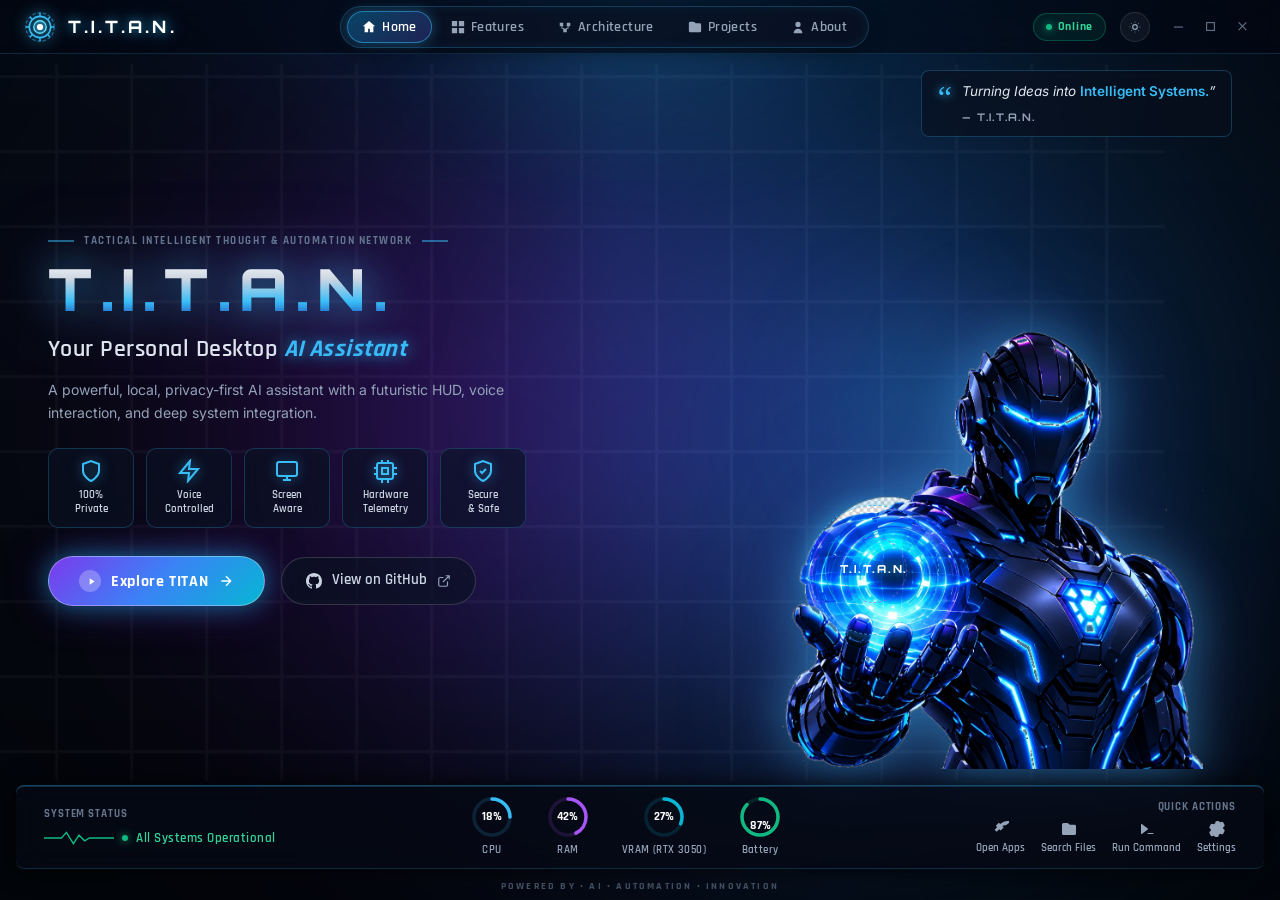
==== commit 45b1bcd6: "feat: replace hero page mech with user-provided high-res cybernetic robot, add live breathing animat" ====
--- a/ui/static/index.html
+++ b/ui/static/index.html
@@ -173,6 +173,7 @@
 
         <!-- The Mech & Live Animated Hologram Overlay -->
         <div class="hero-mech-container">
+          <img src="assets/titan_robot.png" class="hero-robot-figure" alt="TITAN Cybernetic Mech">
           <div class="hero-hologram-overlay" title="TITAN Neural Core Hologram">
             <div class="holo-ring holo-ring-1"></div>
             <div class="holo-ring holo-ring-2"></div>
--- a/ui/static/style.css
+++ b/ui/static/style.css
@@ -2023,25 +2023,58 @@
   letter-spacing: 0.12em;
 }
 
-/* Live Animated Hologram Overlay */
+/* Live Animated Hologram & Robot Character */
 .hero-mech-container {
   position: relative;
   width: 100%;
-  height: 280px;
+  max-width: 480px;
+  height: 440px;
+  display: flex;
+  align-items: center;
+  justify-content: center;
+  pointer-events: auto;
+}
+
+.hero-robot-figure {
+  width: 100%;
+  height: 100%;
+  object-fit: contain;
+  object-position: center bottom;
+  filter: drop-shadow(0 0 25px rgba(56, 189, 248, 0.45)) drop-shadow(0 0 50px rgba(99, 102, 241, 0.25));
+  animation: robotBreathing 4.5s ease-in-out infinite alternate;
+  pointer-events: auto;
+  user-select: none;
+  -webkit-user-drag: none;
+  transition: transform 0.3s ease, filter 0.3s ease;
+}
+
+.hero-robot-figure:hover {
+  filter: drop-shadow(0 0 35px rgba(56, 189, 248, 0.7)) drop-shadow(0 0 70px rgba(99, 102, 241, 0.4));
+}
+
+@keyframes robotBreathing {
+  0% { transform: translateY(0) scale(1); }
+  100% { transform: translateY(-8px) scale(1.015); }
 }
 
 .hero-hologram-overlay {
   position: absolute;
-  right: 48%;
-  top: 50%;
-  transform: translate(50%, -50%);
-  width: 140px;
-  height: 140px;
+  left: 25.4%;
+  top: 54.7%;
+  transform: translate(-50%, -50%);
+  width: 130px;
+  height: 130px;
   display: flex;
   align-items: center;
   justify-content: center;
   pointer-events: auto;
   cursor: pointer;
+  animation: hologramFloat 4.5s ease-in-out infinite alternate;
+}
+
+@keyframes hologramFloat {
+  0% { transform: translate(-50%, -50%) translateY(0); }
+  100% { transform: translate(-50%, -50%) translateY(-8px); }
 }
 
 .holo-ring {
@@ -3148,25 +3181,58 @@
   letter-spacing: 0.12em;
 }
 
-/* Live Animated Hologram Overlay */
+/* Live Animated Hologram & Robot Character */
 .hero-mech-container {
   position: relative;
   width: 100%;
-  height: 280px;
+  max-width: 480px;
+  height: 440px;
+  display: flex;
+  align-items: center;
+  justify-content: center;
+  pointer-events: auto;
+}
+
+.hero-robot-figure {
+  width: 100%;
+  height: 100%;
+  object-fit: contain;
+  object-position: center bottom;
+  filter: drop-shadow(0 0 25px rgba(56, 189, 248, 0.45)) drop-shadow(0 0 50px rgba(99, 102, 241, 0.25));
+  animation: robotBreathing 4.5s ease-in-out infinite alternate;
+  pointer-events: auto;
+  user-select: none;
+  -webkit-user-drag: none;
+  transition: transform 0.3s ease, filter 0.3s ease;
+}
+
+.hero-robot-figure:hover {
+  filter: drop-shadow(0 0 35px rgba(56, 189, 248, 0.7)) drop-shadow(0 0 70px rgba(99, 102, 241, 0.4));
+}
+
+@keyframes robotBreathing {
+  0% { transform: translateY(0) scale(1); }
+  100% { transform: translateY(-8px) scale(1.015); }
 }
 
 .hero-hologram-overlay {
   position: absolute;
-  right: 48%;
-  top: 50%;
-  transform: translate(50%, -50%);
-  width: 140px;
-  height: 140px;
+  left: 25.4%;
+  top: 54.7%;
+  transform: translate(-50%, -50%);
+  width: 130px;
+  height: 130px;
   display: flex;
   align-items: center;
   justify-content: center;
   pointer-events: auto;
   cursor: pointer;
+  animation: hologramFloat 4.5s ease-in-out infinite alternate;
+}
+
+@keyframes hologramFloat {
+  0% { transform: translate(-50%, -50%) translateY(0); }
+  100% { transform: translate(-50%, -50%) translateY(-8px); }
 }
 
 .holo-ring {
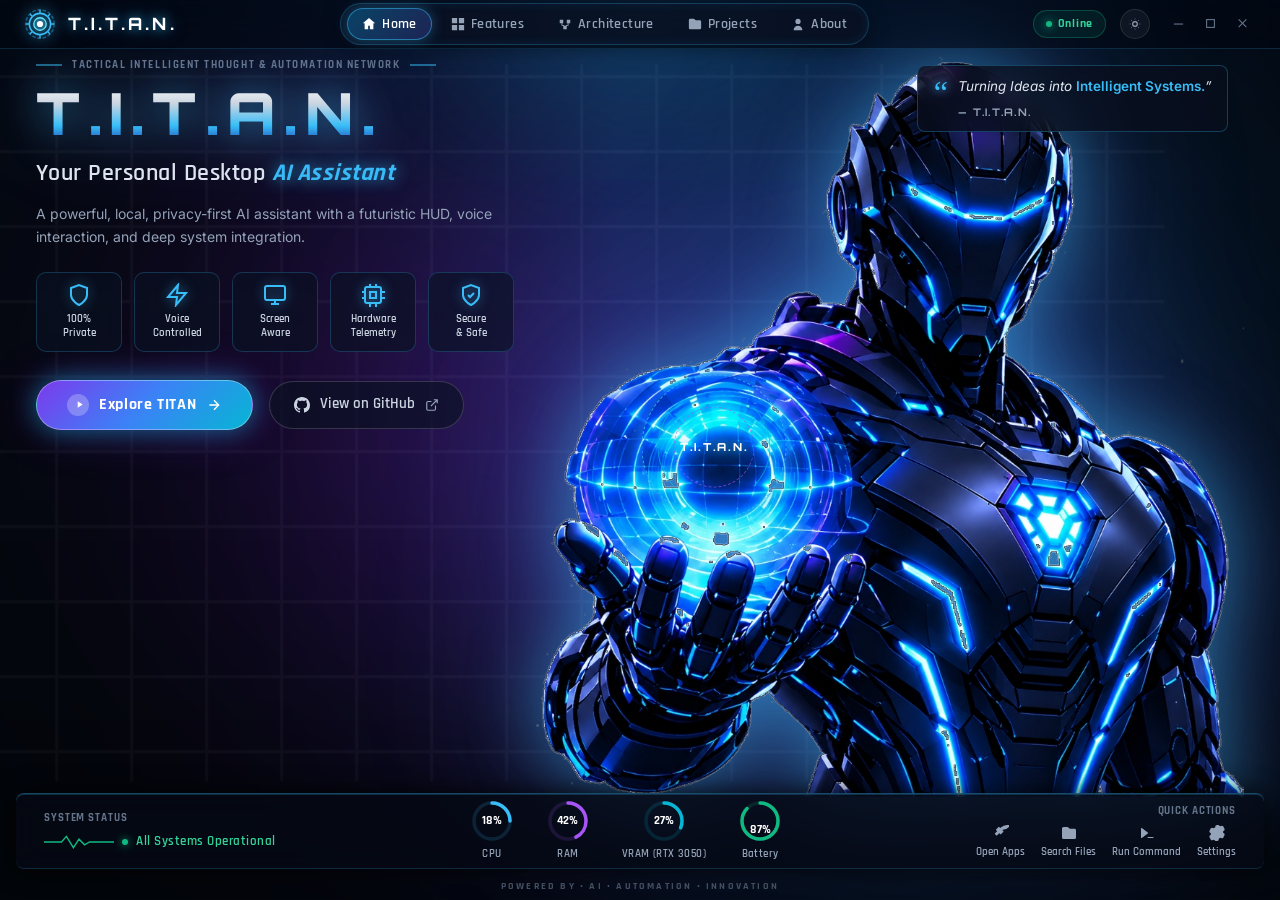
==== commit 67a08b1b: "feat: upscale robot presentation to fill empty space, eliminate checkerboard fringe, and lock hologr" ====
--- a/ui/static/index.html
+++ b/ui/static/index.html
@@ -173,12 +173,14 @@
 
         <!-- The Mech & Live Animated Hologram Overlay -->
         <div class="hero-mech-container">
-          <img src="assets/titan_robot.png" class="hero-robot-figure" alt="TITAN Cybernetic Mech">
-          <div class="hero-hologram-overlay" title="TITAN Neural Core Hologram">
-            <div class="holo-ring holo-ring-1"></div>
-            <div class="holo-ring holo-ring-2"></div>
-            <div class="holo-ring holo-ring-3"></div>
-            <div class="holo-core-text">T.I.T.A.N.</div>
+          <div class="hero-robot-wrap">
+            <img src="assets/titan_robot.png" class="hero-robot-figure" alt="TITAN Cybernetic Mech">
+            <div class="hero-hologram-overlay" title="TITAN Neural Core Hologram">
+              <div class="holo-ring holo-ring-1"></div>
+              <div class="holo-ring holo-ring-2"></div>
+              <div class="holo-ring holo-ring-3"></div>
+              <div class="holo-core-text">T.I.T.A.N.</div>
+            </div>
           </div>
         </div>
       </div>
--- a/ui/static/style.css
+++ b/ui/static/style.css
@@ -1744,14 +1744,15 @@
 .hero-cyber-stage {
   display: flex;
   justify-content: space-between;
-  align-items: center;
-  padding: 16px 48px;
+  align-items: stretch;
+  padding: 8px 36px 0;
   flex: 1;
   position: relative;
-  max-width: 1400px;
+  max-width: 1560px;
   margin: 0 auto;
   width: 100%;
   z-index: 5;
+  overflow: visible;
 }
 
 /* Left Column */
@@ -1971,26 +1972,30 @@
 
 /* Right Column */
 .hero-right-column {
-  flex: 1;
+  flex: 1.4;
   display: flex;
   flex-direction: column;
   align-items: flex-end;
-  justify-content: space-between;
+  justify-content: flex-end;
   height: 100%;
   position: relative;
   pointer-events: none;
+  overflow: visible;
 }
 
 .hero-quote-card {
+  position: absolute;
+  top: 8px;
+  right: 16px;
   display: flex;
   gap: 10px;
   max-width: 320px;
   padding: 10px 16px;
-  background: rgba(8, 14, 28, 0.65);
-  border: 1px solid rgba(56, 189, 248, 0.25);
+  background: rgba(8, 14, 28, 0.75);
+  border: 1px solid rgba(56, 189, 248, 0.28);
   border-radius: 8px;
   backdrop-filter: blur(10px);
-  margin-bottom: 20px;
+  z-index: 15;
   pointer-events: auto;
 }
 
@@ -2023,58 +2028,66 @@
   letter-spacing: 0.12em;
 }
 
-/* Live Animated Hologram & Robot Character */
+/* Grand Robot & Hologram Presentation */
 .hero-mech-container {
   position: relative;
   width: 100%;
-  max-width: 480px;
-  height: 440px;
-  display: flex;
-  align-items: center;
+  height: calc(100vh - 155px);
+  max-height: 740px;
+  min-height: 520px;
+  display: flex;
+  align-items: flex-end;
+  justify-content: flex-end;
+  pointer-events: auto;
+  margin-bottom: -4px;
+}
+
+.hero-robot-wrap {
+  position: relative;
+  height: 100%;
+  max-height: 740px;
+  display: inline-flex;
+  align-items: flex-end;
   justify-content: center;
-  pointer-events: auto;
+  animation: robotBreathing 4.5s ease-in-out infinite alternate;
 }
 
 .hero-robot-figure {
-  width: 100%;
   height: 100%;
+  width: auto;
+  max-height: 740px;
   object-fit: contain;
-  object-position: center bottom;
-  filter: drop-shadow(0 0 25px rgba(56, 189, 248, 0.45)) drop-shadow(0 0 50px rgba(99, 102, 241, 0.25));
-  animation: robotBreathing 4.5s ease-in-out infinite alternate;
+  object-position: right bottom;
+  display: block;
+  filter: drop-shadow(0 0 35px rgba(56, 189, 248, 0.5)) drop-shadow(0 0 80px rgba(99, 102, 241, 0.3));
   pointer-events: auto;
   user-select: none;
   -webkit-user-drag: none;
-  transition: transform 0.3s ease, filter 0.3s ease;
+  transition: filter 0.3s ease;
 }
 
 .hero-robot-figure:hover {
-  filter: drop-shadow(0 0 35px rgba(56, 189, 248, 0.7)) drop-shadow(0 0 70px rgba(99, 102, 241, 0.4));
+  filter: drop-shadow(0 0 45px rgba(56, 189, 248, 0.8)) drop-shadow(0 0 100px rgba(99, 102, 241, 0.5));
 }
 
 @keyframes robotBreathing {
-  0% { transform: translateY(0) scale(1); }
-  100% { transform: translateY(-8px) scale(1.015); }
+  0% { transform: translateY(0); }
+  100% { transform: translateY(-10px); }
 }
 
 .hero-hologram-overlay {
   position: absolute;
   left: 25.4%;
-  top: 54.7%;
+  top: 52.7%;
   transform: translate(-50%, -50%);
-  width: 130px;
-  height: 130px;
+  width: 145px;
+  height: 145px;
   display: flex;
   align-items: center;
   justify-content: center;
   pointer-events: auto;
   cursor: pointer;
-  animation: hologramFloat 4.5s ease-in-out infinite alternate;
-}
-
-@keyframes hologramFloat {
-  0% { transform: translate(-50%, -50%) translateY(0); }
-  100% { transform: translate(-50%, -50%) translateY(-8px); }
+  z-index: 10;
 }
 
 .holo-ring {
@@ -2902,14 +2915,15 @@
 .hero-cyber-stage {
   display: flex;
   justify-content: space-between;
-  align-items: center;
-  padding: 16px 48px;
+  align-items: stretch;
+  padding: 8px 36px 0;
   flex: 1;
   position: relative;
-  max-width: 1400px;
+  max-width: 1560px;
   margin: 0 auto;
   width: 100%;
   z-index: 5;
+  overflow: visible;
 }
 
 /* Left Column */
@@ -3129,26 +3143,30 @@
 
 /* Right Column */
 .hero-right-column {
-  flex: 1;
+  flex: 1.4;
   display: flex;
   flex-direction: column;
   align-items: flex-end;
-  justify-content: space-between;
+  justify-content: flex-end;
   height: 100%;
   position: relative;
   pointer-events: none;
+  overflow: visible;
 }
 
 .hero-quote-card {
+  position: absolute;
+  top: 8px;
+  right: 16px;
   display: flex;
   gap: 10px;
   max-width: 320px;
   padding: 10px 16px;
-  background: rgba(8, 14, 28, 0.65);
-  border: 1px solid rgba(56, 189, 248, 0.25);
+  background: rgba(8, 14, 28, 0.75);
+  border: 1px solid rgba(56, 189, 248, 0.28);
   border-radius: 8px;
   backdrop-filter: blur(10px);
-  margin-bottom: 20px;
+  z-index: 15;
   pointer-events: auto;
 }
 
@@ -3181,58 +3199,66 @@
   letter-spacing: 0.12em;
 }
 
-/* Live Animated Hologram & Robot Character */
+/* Grand Robot & Hologram Presentation */
 .hero-mech-container {
   position: relative;
   width: 100%;
-  max-width: 480px;
-  height: 440px;
-  display: flex;
-  align-items: center;
+  height: calc(100vh - 155px);
+  max-height: 740px;
+  min-height: 520px;
+  display: flex;
+  align-items: flex-end;
+  justify-content: flex-end;
+  pointer-events: auto;
+  margin-bottom: -4px;
+}
+
+.hero-robot-wrap {
+  position: relative;
+  height: 100%;
+  max-height: 740px;
+  display: inline-flex;
+  align-items: flex-end;
   justify-content: center;
-  pointer-events: auto;
+  animation: robotBreathing 4.5s ease-in-out infinite alternate;
 }
 
 .hero-robot-figure {
-  width: 100%;
   height: 100%;
+  width: auto;
+  max-height: 740px;
   object-fit: contain;
-  object-position: center bottom;
-  filter: drop-shadow(0 0 25px rgba(56, 189, 248, 0.45)) drop-shadow(0 0 50px rgba(99, 102, 241, 0.25));
-  animation: robotBreathing 4.5s ease-in-out infinite alternate;
+  object-position: right bottom;
+  display: block;
+  filter: drop-shadow(0 0 35px rgba(56, 189, 248, 0.5)) drop-shadow(0 0 80px rgba(99, 102, 241, 0.3));
   pointer-events: auto;
   user-select: none;
   -webkit-user-drag: none;
-  transition: transform 0.3s ease, filter 0.3s ease;
+  transition: filter 0.3s ease;
 }
 
 .hero-robot-figure:hover {
-  filter: drop-shadow(0 0 35px rgba(56, 189, 248, 0.7)) drop-shadow(0 0 70px rgba(99, 102, 241, 0.4));
+  filter: drop-shadow(0 0 45px rgba(56, 189, 248, 0.8)) drop-shadow(0 0 100px rgba(99, 102, 241, 0.5));
 }
 
 @keyframes robotBreathing {
-  0% { transform: translateY(0) scale(1); }
-  100% { transform: translateY(-8px) scale(1.015); }
+  0% { transform: translateY(0); }
+  100% { transform: translateY(-10px); }
 }
 
 .hero-hologram-overlay {
   position: absolute;
   left: 25.4%;
-  top: 54.7%;
+  top: 52.7%;
   transform: translate(-50%, -50%);
-  width: 130px;
-  height: 130px;
+  width: 145px;
+  height: 145px;
   display: flex;
   align-items: center;
   justify-content: center;
   pointer-events: auto;
   cursor: pointer;
-  animation: hologramFloat 4.5s ease-in-out infinite alternate;
-}
-
-@keyframes hologramFloat {
-  0% { transform: translate(-50%, -50%) translateY(0); }
-  100% { transform: translate(-50%, -50%) translateY(-8px); }
+  z-index: 10;
 }
 
 .holo-ring {
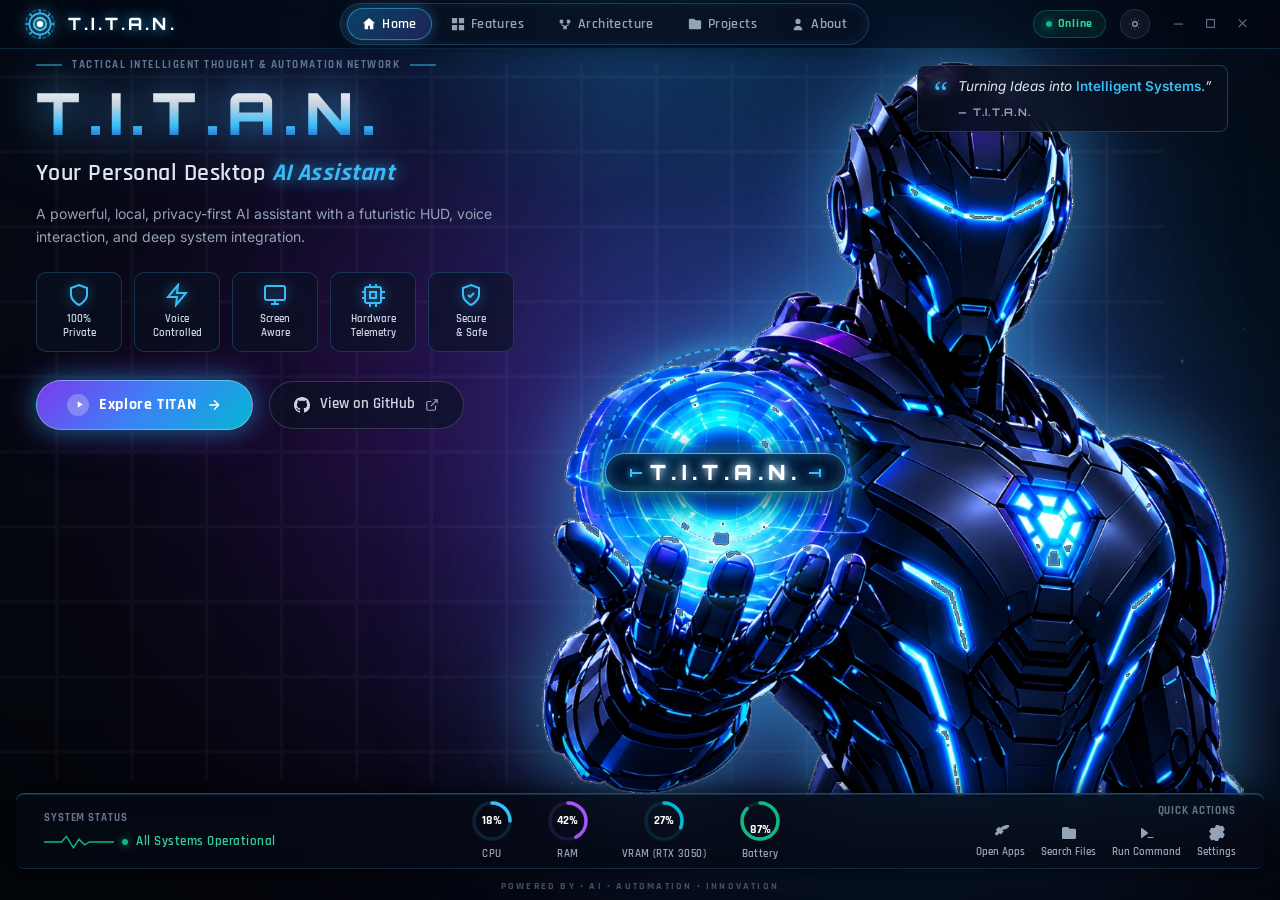
==== commit 755eca5f: "fix: make TITAN hologram badge and text high-visibility with cybernetic capsule and neon glow" ====
--- a/ui/static/index.html
+++ b/ui/static/index.html
@@ -175,11 +175,15 @@
         <div class="hero-mech-container">
           <div class="hero-robot-wrap">
             <img src="assets/titan_robot.png" class="hero-robot-figure" alt="TITAN Cybernetic Mech">
-            <div class="hero-hologram-overlay" title="TITAN Neural Core Hologram">
+            <div class="hero-hologram-overlay" onclick="launchMainAgent()" title="Click to Initialize TITAN Core">
               <div class="holo-ring holo-ring-1"></div>
               <div class="holo-ring holo-ring-2"></div>
               <div class="holo-ring holo-ring-3"></div>
-              <div class="holo-core-text">T.I.T.A.N.</div>
+              <div class="holo-core-badge">
+                <span class="holo-tech-tick left"></span>
+                <span class="holo-core-text">T.I.T.A.N.</span>
+                <span class="holo-tech-tick right"></span>
+              </div>
             </div>
           </div>
         </div>
@@ -594,7 +598,10 @@
                 <div class="spec-row"><span>Capabilities</span><strong>Screen QA & OCR</strong></div>
                 <div class="spec-row"><span>Backend Engine</span><strong>Ollama Vision</strong></div>
               </div>
-              <button class="btn secondary" onclick="quickAction('screen_capture')">Run Vision Scan</button>
+              <div style="display:flex; gap:8px;">
+                <button class="btn secondary" style="flex:1;" onclick="selectModel('moondream:latest')">Select Model</button>
+                <button class="btn primary" style="flex:1;" onclick="quickAction('screen_capture')">Vision Scan</button>
+              </div>
             </div>
           </div>
         </div>
@@ -605,24 +612,84 @@
         <div class="panel-container">
           <div class="panel-header">
             <h2>Local Deep Research Engine</h2>
-            <p>Full-text FTS5 indexing across your personal codebases and files with multi-hop synthesis.</p>
-          </div>
-
-          <div class="research-grid">
-            <div class="research-action-box">
+            <p>Full-text FTS5 indexing across your personal codebases and files with multi-hop reasoning and grounded citations.</p>
+          </div>
+
+          <div class="research-grid" style="display: grid; grid-template-columns: 1fr 1fr; gap: 20px; margin-bottom: 24px;">
+            <div class="card">
+              <div class="card-top">
+                <span class="badge active" id="indexStatusBadge">FTS5 Engine Online</span>
+                <span class="param-tag">SQLite Full-Text</span>
+              </div>
               <h3>Knowledge Base Indexing</h3>
-              <p>Index documents and code in <code>D:\Practice Projects</code> for rapid semantic retrieval.</p>
-              <button class="btn primary mt-3" onclick="quickAction('index_knowledge')">
+              <p class="desc">Recursively scans and indexes code, markdown, and documents in your workspaces for sub-millisecond semantic retrieval.</p>
+              <div class="spec-list">
+                <div class="spec-row"><span>Indexed Files</span><strong id="indexedFilesCountVal">37 files</strong></div>
+                <div class="spec-row"><span>Search Mode</span><strong>BM25 Full-Text Search</strong></div>
+                <div class="spec-row"><span>Storage</span><strong>data/deep_research.db</strong></div>
+              </div>
+              <button class="btn primary" id="btnIndexKnowledge" onclick="triggerIndexKnowledge()">
                 <svg class="icon-sm" viewBox="0 0 24 24"><path fill="currentColor" d="M19 13h-6v6h-2v-6H5v-2h6V5h2v6h6v2z"/></svg>
                 <span>Index Local Workspaces</span>
               </button>
             </div>
 
-            <div class="research-results-box">
-              <div class="box-header">Recent Index Status</div>
-              <div class="result-content" id="indexStatusText">
-                Indexed repositories: <strong>TITAN Workspace</strong> (37 code & markdown files registered).
-              </div>
+            <div class="card">
+              <div class="card-top">
+                <span class="badge active">MULTI-HOP</span>
+                <span class="param-tag">Local LLM Grounding</span>
+              </div>
+              <h3>Recent Indexed Sources</h3>
+              <p class="desc">Top indexed repositories and active context files available for autonomous research synthesis.</p>
+              <div class="spec-list" id="recentIndexedList" style="max-height: 140px; overflow-y: auto;">
+                <div class="spec-row"><span>core/react_agent.py</span><strong>Python</strong></div>
+                <div class="spec-row"><span>core/brain.py</span><strong>Python</strong></div>
+                <div class="spec-row"><span>automation/deep_research.py</span><strong>Python</strong></div>
+                <div class="spec-row"><span>automation/coding_agent.py</span><strong>Python</strong></div>
+              </div>
+              <button class="btn secondary" onclick="loadDeepResearchStatus()">
+                <span>Refresh Index Telemetry</span>
+              </button>
+            </div>
+          </div>
+
+          <!-- Interactive Deep Research Query Studio -->
+          <div class="card" style="margin-top: 20px;">
+            <div class="card-top">
+              <span class="badge active" style="background:rgba(56,189,248,0.2); color:#38bdf8;">RESEARCH STUDIO</span>
+              <span class="param-tag">Iterative Synthesis</span>
+            </div>
+            <h3>Conduct Deep Research Query</h3>
+            <p class="desc">Ask complex architectural, algorithmic, or project questions. TITAN will query local files, extract citations, and generate an authoritative synthesis.</p>
+            
+            <div style="display:flex; gap:10px; margin-bottom: 14px;">
+              <input type="text" id="researchQueryInput" placeholder="Enter research query (e.g. How does TITAN implement multi-hop tool execution and local safety?)" style="flex:1; background:rgba(0,0,0,0.3); border:1px solid var(--border-subtle); border-radius:var(--radius-sm); padding:10px 14px; color:#fff; font-size:13px;" onkeydown="if(event.key==='Enter') executeDeepResearchStudio()">
+              <button class="btn primary" id="btnExecuteResearch" onclick="executeDeepResearchStudio()">
+                <svg class="icon-sm" viewBox="0 0 24 24"><path fill="currentColor" d="M15.5 14h-.79l-.28-.27A6.471 6.471 0 0 0 16 9.5 6.5 6.5 0 1 0 9.5 16c1.61 0 3.09-.59 4.23-1.57l.27.28v.79l5 4.99L20.49 19l-4.99-5zm-6 0C7.01 14 5 11.99 5 9.5S7.01 5 9.5 5 14 7.01 14 9.5 11.99 14 9.5 14z"/></svg>
+                <span>Run Deep Research</span>
+              </button>
+            </div>
+
+            <!-- Suggestion Chips -->
+            <div style="display:flex; gap:8px; flex-wrap:wrap; margin-bottom:16px;">
+              <span style="font-size:12px; color:var(--text-muted); align-self:center;">Quick Topics:</span>
+              <button class="btn secondary" style="padding:4px 10px; font-size:11px;" onclick="setResearchQuery('Explain TITAN ReAct multi-hop loop and tool parsing')">ReAct Loop</button>
+              <button class="btn secondary" style="padding:4px 10px; font-size:11px;" onclick="setResearchQuery('How does TITAN perform zero-cloud autonomous code generation and sandbox execution?')">Code Generation</button>
+              <button class="btn secondary" style="padding:4px 10px; font-size:11px;" onclick="setResearchQuery('Summarize local hardware telemetry and NVIDIA RTX 3050 VRAM management')">Hardware & VRAM</button>
+              <button class="btn secondary" style="padding:4px 10px; font-size:11px;" onclick="setResearchQuery('How does TITAN autonomous C-Suite handle CRM leads, OKRs, and invoicing?')">C-Suite Business</button>
+            </div>
+
+            <!-- Deep Research Report View Area -->
+            <div id="researchReportContainer" class="hidden" style="background:rgba(0,0,0,0.4); border:1px solid rgba(56,189,248,0.25); border-radius:var(--radius-md); padding:20px; margin-top:10px;">
+              <div style="display:flex; justify-content:space-between; align-items:center; margin-bottom:12px; border-bottom:1px solid rgba(255,255,255,0.06); padding-bottom:10px;">
+                <div>
+                  <h4 id="researchTopicHeading" style="font-size:15px; color:#38bdf8; margin:0;">Research Synthesis</h4>
+                  <span id="researchSourcesCount" style="font-size:12px; color:var(--text-muted);">0 Sources Referenced</span>
+                </div>
+                <button class="btn secondary" style="padding:4px 10px; font-size:11px;" onclick="copyResearchReport()">Copy Report</button>
+              </div>
+              <div id="researchReportBody" style="font-size:13px; line-height:1.7; color:#e2e8f0; white-space:pre-wrap;"></div>
+              <div id="researchSourcesList" style="margin-top:16px; padding-top:12px; border-top:1px dashed rgba(255,255,255,0.1); font-size:11px; color:#94a3b8;"></div>
             </div>
           </div>
         </div>
--- a/ui/static/style.css
+++ b/ui/static/style.css
@@ -2077,11 +2077,11 @@
 
 .hero-hologram-overlay {
   position: absolute;
-  left: 25.4%;
-  top: 52.7%;
+  left: 27.0%;
+  top: 56.2%;
   transform: translate(-50%, -50%);
-  width: 145px;
-  height: 145px;
+  width: 250px;
+  height: 250px;
   display: flex;
   align-items: center;
   justify-content: center;
@@ -2097,39 +2097,102 @@
 
 .holo-ring-1 {
   inset: 0;
-  border: 1.5px dashed rgba(56, 189, 248, 0.85);
-  animation: holoRotateCW 12s linear infinite;
-  box-shadow: 0 0 20px rgba(56, 189, 248, 0.5);
+  border: 2px dashed rgba(56, 189, 248, 0.85);
+  animation: holoRotateCW 14s linear infinite;
+  box-shadow: 0 0 25px rgba(56, 189, 248, 0.5), inset 0 0 15px rgba(56, 189, 248, 0.25);
 }
 
 .holo-ring-2 {
-  inset: 16px;
-  border: 1.5px solid rgba(6, 182, 212, 0.7);
+  inset: 28px;
+  border: 2px solid rgba(6, 182, 212, 0.75);
   border-top-color: transparent;
   border-bottom-color: transparent;
-  animation: holoRotateCCW 8s linear infinite;
+  animation: holoRotateCCW 9s linear infinite;
+  box-shadow: 0 0 15px rgba(6, 182, 212, 0.3);
 }
 
 .holo-ring-3 {
-  inset: 32px;
-  border: 1.5px dashed rgba(168, 85, 247, 0.6);
+  inset: 56px;
+  border: 1.5px dashed rgba(168, 85, 247, 0.7);
   animation: holoRotateCW 6s linear infinite;
 }
 
+.holo-core-badge {
+  position: relative;
+  z-index: 5;
+  display: inline-flex;
+  align-items: center;
+  justify-content: center;
+  gap: 8px;
+  padding: 8px 24px;
+  background: rgba(3, 7, 18, 0.85);
+  border: 1.5px solid #38bdf8;
+  border-radius: 999px;
+  box-shadow: 0 0 25px rgba(56, 189, 248, 0.65),
+              inset 0 0 15px rgba(56, 189, 248, 0.4),
+              0 6px 25px rgba(0, 0, 0, 0.95);
+  backdrop-filter: blur(10px);
+  transition: all 0.25s ease;
+  user-select: none;
+}
+
+.holo-tech-tick {
+  display: inline-block;
+  width: 12px;
+  height: 2px;
+  background: #38bdf8;
+  box-shadow: 0 0 8px #38bdf8;
+  position: relative;
+}
+
+.holo-tech-tick.left::before {
+  content: "";
+  position: absolute;
+  left: 0;
+  top: -3px;
+  width: 2px;
+  height: 8px;
+  background: #38bdf8;
+  box-shadow: 0 0 6px #38bdf8;
+}
+
+.holo-tech-tick.right::before {
+  content: "";
+  position: absolute;
+  right: 0;
+  top: -3px;
+  width: 2px;
+  height: 8px;
+  background: #38bdf8;
+  box-shadow: 0 0 6px #38bdf8;
+}
+
 .holo-core-text {
-  font-family: 'Orbitron', sans-serif;
-  font-size: 11px;
-  font-weight: 800;
+  font-family: 'Orbitron', 'Rajdhani', sans-serif;
+  font-size: 21px;
+  font-weight: 900;
   color: #ffffff;
-  letter-spacing: 0.16em;
-  text-shadow: 0 0 10px #38bdf8, 0 0 20px #06b6d4;
-  z-index: 2;
-  transition: transform 0.25s ease;
+  letter-spacing: 0.26em;
+  text-transform: uppercase;
+  text-shadow: 0 0 8px #ffffff,
+               0 0 16px #38bdf8,
+               0 0 32px #0284c7;
+  line-height: 1;
+}
+
+.hero-hologram-overlay:hover .holo-core-badge {
+  transform: scale(1.1);
+  border-color: #67e8f9;
+  background: rgba(3, 7, 18, 0.94);
+  box-shadow: 0 0 35px rgba(56, 189, 248, 0.9),
+              inset 0 0 20px rgba(56, 189, 248, 0.6),
+              0 8px 30px rgba(0, 0, 0, 0.95);
 }
 
 .hero-hologram-overlay:hover .holo-core-text {
-  transform: scale(1.1);
-  text-shadow: 0 0 14px #38bdf8, 0 0 28px #06b6d4;
+  text-shadow: 0 0 12px #ffffff,
+               0 0 24px #38bdf8,
+               0 0 45px #00e5ff;
 }
 
 @keyframes holoRotateCW {
@@ -3248,11 +3311,11 @@
 
 .hero-hologram-overlay {
   position: absolute;
-  left: 25.4%;
-  top: 52.7%;
+  left: 27.0%;
+  top: 56.2%;
   transform: translate(-50%, -50%);
-  width: 145px;
-  height: 145px;
+  width: 250px;
+  height: 250px;
   display: flex;
   align-items: center;
   justify-content: center;
@@ -3268,39 +3331,102 @@
 
 .holo-ring-1 {
   inset: 0;
-  border: 1.5px dashed rgba(56, 189, 248, 0.85);
-  animation: holoRotateCW 12s linear infinite;
-  box-shadow: 0 0 20px rgba(56, 189, 248, 0.5);
+  border: 2px dashed rgba(56, 189, 248, 0.85);
+  animation: holoRotateCW 14s linear infinite;
+  box-shadow: 0 0 25px rgba(56, 189, 248, 0.5), inset 0 0 15px rgba(56, 189, 248, 0.25);
 }
 
 .holo-ring-2 {
-  inset: 16px;
-  border: 1.5px solid rgba(6, 182, 212, 0.7);
+  inset: 28px;
+  border: 2px solid rgba(6, 182, 212, 0.75);
   border-top-color: transparent;
   border-bottom-color: transparent;
-  animation: holoRotateCCW 8s linear infinite;
+  animation: holoRotateCCW 9s linear infinite;
+  box-shadow: 0 0 15px rgba(6, 182, 212, 0.3);
 }
 
 .holo-ring-3 {
-  inset: 32px;
-  border: 1.5px dashed rgba(168, 85, 247, 0.6);
+  inset: 56px;
+  border: 1.5px dashed rgba(168, 85, 247, 0.7);
   animation: holoRotateCW 6s linear infinite;
 }
 
+.holo-core-badge {
+  position: relative;
+  z-index: 5;
+  display: inline-flex;
+  align-items: center;
+  justify-content: center;
+  gap: 8px;
+  padding: 8px 24px;
+  background: rgba(3, 7, 18, 0.85);
+  border: 1.5px solid #38bdf8;
+  border-radius: 999px;
+  box-shadow: 0 0 25px rgba(56, 189, 248, 0.65),
+              inset 0 0 15px rgba(56, 189, 248, 0.4),
+              0 6px 25px rgba(0, 0, 0, 0.95);
+  backdrop-filter: blur(10px);
+  transition: all 0.25s ease;
+  user-select: none;
+}
+
+.holo-tech-tick {
+  display: inline-block;
+  width: 12px;
+  height: 2px;
+  background: #38bdf8;
+  box-shadow: 0 0 8px #38bdf8;
+  position: relative;
+}
+
+.holo-tech-tick.left::before {
+  content: "";
+  position: absolute;
+  left: 0;
+  top: -3px;
+  width: 2px;
+  height: 8px;
+  background: #38bdf8;
+  box-shadow: 0 0 6px #38bdf8;
+}
+
+.holo-tech-tick.right::before {
+  content: "";
+  position: absolute;
+  right: 0;
+  top: -3px;
+  width: 2px;
+  height: 8px;
+  background: #38bdf8;
+  box-shadow: 0 0 6px #38bdf8;
+}
+
 .holo-core-text {
-  font-family: 'Orbitron', sans-serif;
-  font-size: 11px;
-  font-weight: 800;
+  font-family: 'Orbitron', 'Rajdhani', sans-serif;
+  font-size: 21px;
+  font-weight: 900;
   color: #ffffff;
-  letter-spacing: 0.16em;
-  text-shadow: 0 0 10px #38bdf8, 0 0 20px #06b6d4;
-  z-index: 2;
-  transition: transform 0.25s ease;
+  letter-spacing: 0.26em;
+  text-transform: uppercase;
+  text-shadow: 0 0 8px #ffffff,
+               0 0 16px #38bdf8,
+               0 0 32px #0284c7;
+  line-height: 1;
+}
+
+.hero-hologram-overlay:hover .holo-core-badge {
+  transform: scale(1.1);
+  border-color: #67e8f9;
+  background: rgba(3, 7, 18, 0.94);
+  box-shadow: 0 0 35px rgba(56, 189, 248, 0.9),
+              inset 0 0 20px rgba(56, 189, 248, 0.6),
+              0 8px 30px rgba(0, 0, 0, 0.95);
 }
 
 .hero-hologram-overlay:hover .holo-core-text {
-  transform: scale(1.1);
-  text-shadow: 0 0 14px #38bdf8, 0 0 28px #06b6d4;
+  text-shadow: 0 0 12px #ffffff,
+               0 0 24px #38bdf8,
+               0 0 45px #00e5ff;
 }
 
 @keyframes holoRotateCW {
